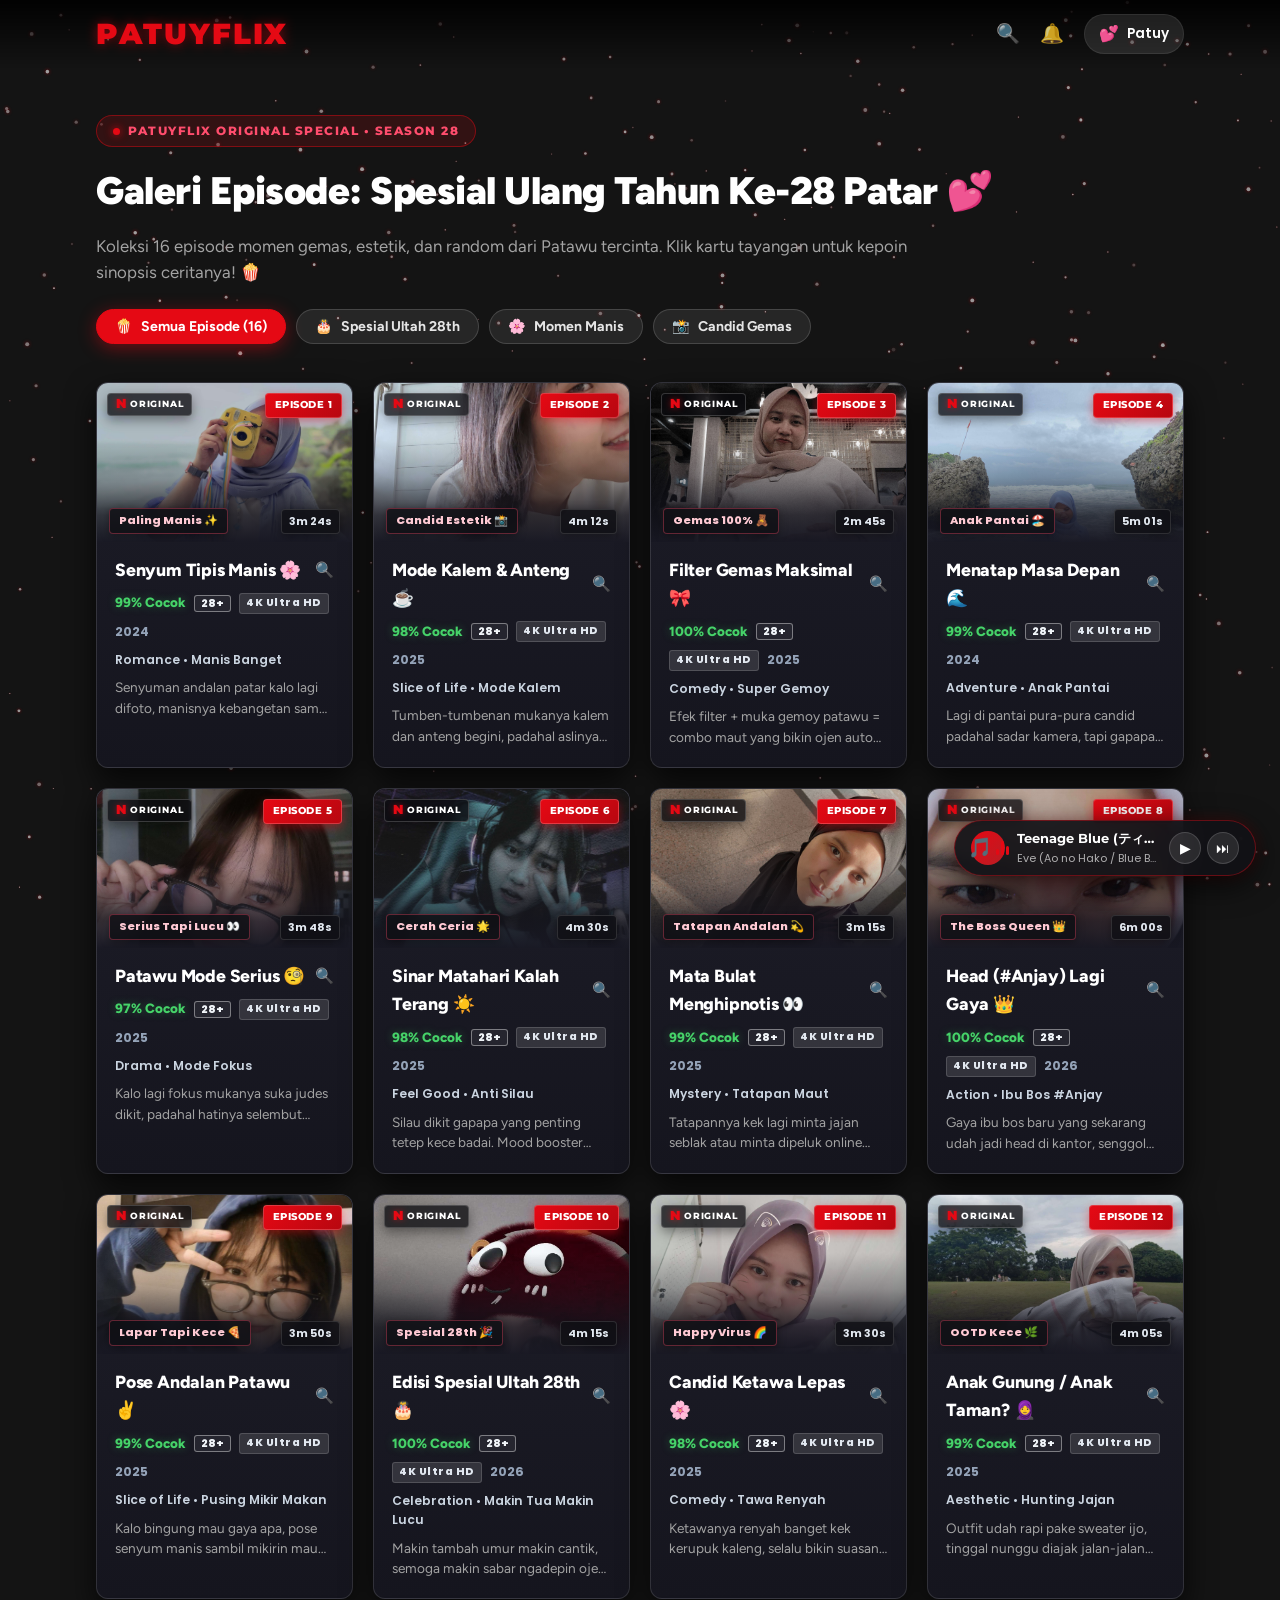
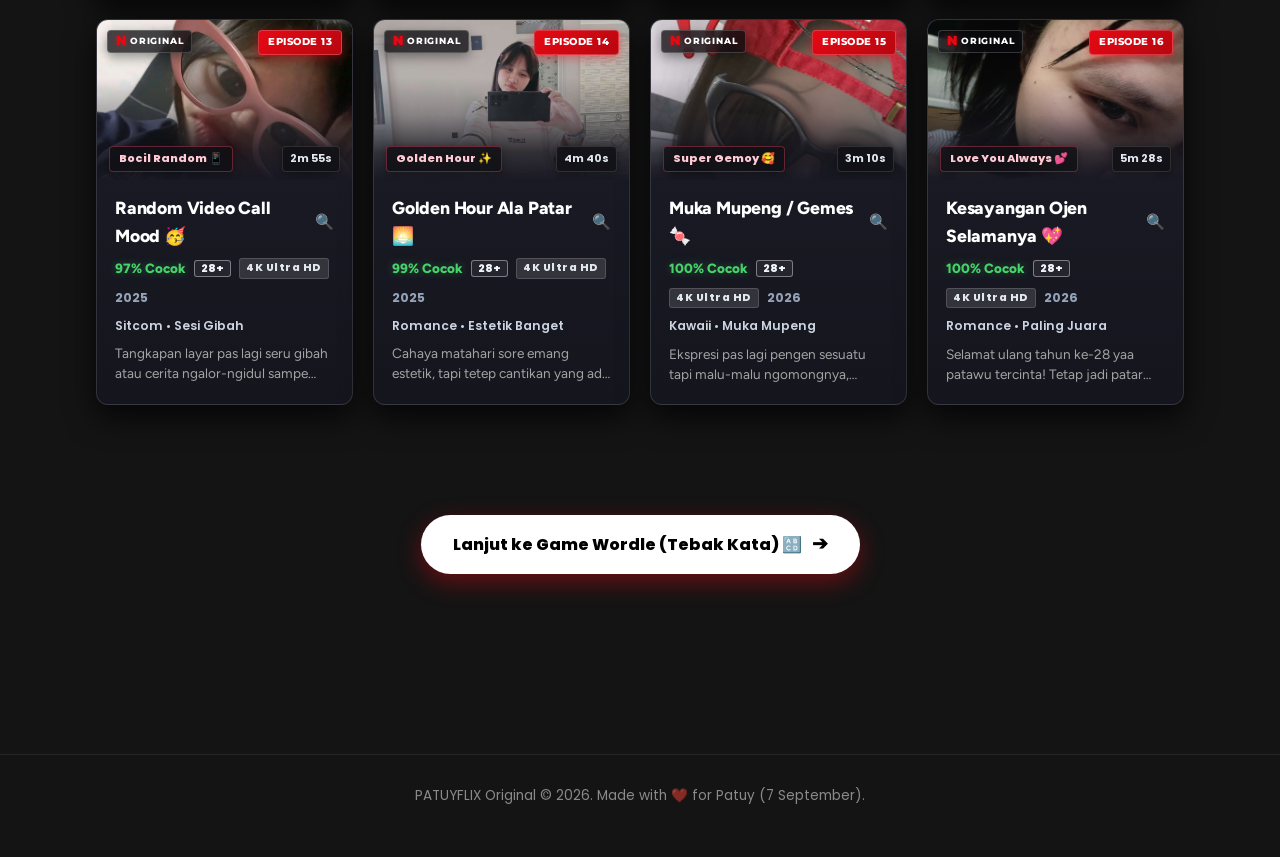
==== galeri.html @ a93c568f "Deploy PATUYFLIX Birthday Web App 🎉" ====
<!DOCTYPE html>
<html lang="id">
<head>
    <meta charset="UTF-8">
    <meta name="viewport" content="width=device-width, initial-scale=1.0">
    <title>PATUYFLIX — Galeri Episode Kenangan 📸</title>
    <meta name="description" content="Koleksi tayangan episode kenangan terindah Patuy & Ojen format Netflix 4K HDR.">
    <!-- Google Fonts -->
    <link rel="preconnect" href="https://fonts.googleapis.com">
    <link rel="preconnect" href="https://fonts.gstatic.com" crossorigin>
    <link href="https://fonts.googleapis.com/css2?family=Montserrat:wght@400;600;700;800;900&family=Figtree:wght@400;500;600;700;800;900&family=Poppins:ital,wght@0,300;0,400;0,500;0,600;0,700;1,300&display=swap" rel="stylesheet">
    <link rel="stylesheet" href="css/style.css">
</head>
<body class="netflix-theme">
    <!-- Starry Background Canvas -->
    <canvas id="starry-canvas"></canvas>

    <!-- Netflix Top Navigation Header -->
    <header class="netflix-header" id="netflix-header">
        <div class="header-left">
            <a href="index.html" class="netflix-logo">PATUYFLIX</a>
        </div>
        <div class="header-right">
            <span class="nav-icon" title="Cari Cinta">🔍</span>
            <span class="nav-icon" title="Notifikasi Ulang Tahun">🔔</span>
            <a href="profile.html" class="profile-badge" style="text-decoration: none; cursor: pointer;">
                <span class="profile-avatar">💕</span>
                <span class="profile-name">Patuy</span>
            </a>
        </div>
    </header>

    <!-- Main Container -->
    <main class="app-container netflix-gallery-page">
        
        <section id="memories-section" class="netflix-row-section margin-top-lg">
            <div class="netflix-gallery-header">
                <div class="netflix-brand-badge-pill">
                    <span class="n-pill-dot"></span>
                    <span class="n-pill-text">PATUYFLIX ORIGINAL SPECIAL • SEASON 28</span>
                </div>
                <h1 class="netflix-gallery-title">Galeri Episode: Spesial Ulang Tahun Ke-28 Patar 💕</h1>
                <p class="netflix-gallery-subtitle">Koleksi 16 episode momen gemas, estetik, dan random dari Patawu tercinta. Klik kartu tayangan untuk kepoin sinopsis ceritanya! 🍿</p>
                
                <!-- Netflix Filter Category Tabs -->
                <div class="netflix-filter-tabs" id="gallery-filter-tabs">
                    <button class="n-tab-btn active" data-filter="all">
                        <span class="tab-icon">🍿</span>
                        <span>Semua Episode (16)</span>
                    </button>
                    <button class="n-tab-btn" data-filter="ultah">
                        <span class="tab-icon">🎂</span>
                        <span>Spesial Ultah 28th</span>
                    </button>
                    <button class="n-tab-btn" data-filter="manis">
                        <span class="tab-icon">🌸</span>
                        <span>Momen Manis</span>
                    </button>
                    <button class="n-tab-btn" data-filter="candid">
                        <span class="tab-icon">📸</span>
                        <span>Candid Gemas</span>
                    </button>
                </div>
            </div>
            
            <div class="netflix-episodes-grid" id="polaroid-grid"></div>
        </section>

        <div class="gallery-next-cta text-center margin-top">
            <a href="wordle.html" class="n-btn n-btn-primary pulse-hero-btn" style="border-radius: 30px; padding: 14px 32px; font-weight: 800; text-decoration: none;">
                <span>Lanjut ke Game Wordle (Tebak Kata) 🔠</span>
                <span class="cta-arrow" style="font-size: 1.2rem;">➔</span>
            </a>
        </div>

    </main>

    <!-- Netflix Modal Detail Lightbox -->
    <div id="lightbox-modal" class="modal-backdrop hidden">
        <div class="netflix-modal-card">
            <button class="modal-close" id="close-lightbox-btn" title="Tutup Modal">&times;</button>
            <div class="modal-hero-banner" id="lightbox-img-wrapper"></div>
            
            <div class="modal-body-content">
                <div class="modal-badge-line">
                    <span class="modal-n-tag">PATUYFLIX ORIGINAL</span>
                    <span class="modal-match-tag" id="modal-match">99% Cocok</span>
                    <span class="modal-age-tag" id="modal-age">28+</span>
                    <span class="modal-quality-tag" id="modal-quality">4K Ultra HD</span>
                    <span class="modal-year-tag" id="modal-year">2026</span>
                </div>

                <h2 id="lightbox-title" class="modal-episode-title">Judul Episode</h2>
                <div class="modal-genre-tag" id="modal-genre">Romance • Slice of Life</div>
                <p id="lightbox-sub" class="modal-episode-synopsis">Sinopsis cerita...</p>
                
                <div class="modal-actions-bar">
                    <button class="modal-play-btn" id="modal-play-action">
                        <svg viewBox="0 0 24 24" width="20" height="20" fill="currentColor"><path d="M8 5v14l11-7z"/></svg>
                        <span>Lihat Resolusi Penuh</span>
                    </button>
                    <span class="modal-extra-note" id="modal-note">Diabadikan dengan penuh cinta ❤️</span>
                </div>
            </div>
        </div>
    </div>

    <!-- Footer -->
    <footer class="netflix-footer text-center">
        <p>PATUYFLIX Original &copy; 2026. Made with ❤️ for Patuy (7 September).</p>
    </footer>

    <script src="js/audio-player.js"></script>
    <script src="js/main.js"></script>
    <script src="js/playlist.js"></script>
    <script src="js/spa-router.js"></script>
</body>
</html>
---- css/style.css ----
/* ==========================================================================
   PATUYFLIX — Minimalist & Modern Netflix Theme CSS
   Target: Patuy 💕 (7 September 2026)
   ========================================================================== */

:root {
    --netflix-red: #E50914;
    --netflix-red-hover: #b80710;
    --netflix-black: #141414;
    --netflix-dark: #0a0a0c;
    --netflix-card-bg: rgba(22, 22, 26, 0.85);
    --netflix-card-border: rgba(255, 255, 255, 0.08);
    --text-main: #ffffff;
    --text-muted: #aaaaaa;
    --accent-gold: #fbbf24;
    --accent-pink: #e879f9;
    --font-heading: 'Montserrat', sans-serif;
    --font-body: 'Poppins', sans-serif;
}

* {
    box-sizing: border-box;
    margin: 0;
    padding: 0;
}

html {
    scroll-behavior: smooth;
}

body.netflix-theme {
    background-color: var(--netflix-black);
    color: var(--text-main);
    font-family: var(--font-body);
    overflow-x: hidden;
    line-height: 1.6;
}

/* Starry Canvas Background */
#starry-canvas {
    position: fixed;
    top: 0;
    left: 0;
    width: 100vw;
    height: 100vh;
    z-index: 0;
    pointer-events: none;
    opacity: 0.6;
}

/* App Container (Subpages) */
.app-container {
    position: relative;
    z-index: 1;
    width: 100vw;
    max-width: 100vw;
    margin: 0;
    padding: 95px 7.5% 60px 7.5%;
    box-sizing: border-box;
}

/* Home App Container (100% Fullscreen Edge-to-Edge) */
.home-main-container {
    width: 100vw;
    max-width: 100vw;
    margin: 0;
    padding: 0;
    position: relative;
    z-index: 1;
    overflow-x: hidden;
}

/* ==========================================================================
   NETFLIX TOP NAVIGATION HEADER
   ========================================================================== */
.netflix-header {
    position: fixed;
    top: 0;
    left: 0;
    right: 0;
    height: 68px;
    padding: 0 7.5%;
    display: flex;
    align-items: center;
    justify-content: space-between;
    z-index: 1000;
    background: linear-gradient(180deg, rgba(0,0,0,0.85) 0%, rgba(0,0,0,0.4) 60%, transparent 100%);
    transition: background 0.4s ease;
}

.header-left {
    display: flex;
    align-items: center;
    gap: 30px;
}

.netflix-logo {
    font-family: var(--font-heading);
    font-size: 1.8rem;
    font-weight: 900;
    color: var(--netflix-red);
    text-decoration: none;
    letter-spacing: 2px;
    text-shadow: 0 0 12px rgba(229, 9, 20, 0.5);
    transition: transform 0.3s ease;
}

.netflix-logo:hover {
    transform: scale(1.05);
}

.netflix-nav-links {
    display: flex;
    align-items: center;
    gap: 18px;
    flex-wrap: nowrap;
}

.netflix-nav-links a {
    color: var(--text-muted);
    text-decoration: none;
    font-size: 0.9rem;
    font-weight: 500;
    transition: color 0.3s ease, transform 0.2s ease;
    white-space: nowrap;
    display: inline-flex;
    align-items: center;
    gap: 5px;
}

.netflix-nav-links a:hover,
.netflix-nav-links a.active {
    color: var(--text-main);
    font-weight: 600;
}

.header-right {
    display: flex;
    align-items: center;
    gap: 20px;
}

.nav-icon {
    font-size: 1.2rem;
    cursor: pointer;
    opacity: 0.8;
    transition: opacity 0.3s ease;
}

.nav-icon:hover {
    opacity: 1;
}

.profile-badge,
.profile-badge:visited,
.profile-badge:hover,
.profile-badge:active {
    display: flex;
    align-items: center;
    gap: 8px;
    background: rgba(255, 255, 255, 0.1);
    padding: 6px 14px;
    border-radius: 20px;
    border: 1px solid var(--netflix-card-border);
    cursor: pointer;
    color: #ffffff !important;
    text-decoration: none !important;
    transition: all 0.2s ease;
}

.profile-badge:hover {
    background: rgba(255, 255, 255, 0.2);
    border-color: rgba(255, 255, 255, 0.4);
}

.profile-avatar {
    font-size: 1rem;
}

.profile-name {
    font-size: 0.85rem;
    font-weight: 600;
    color: #ffffff !important;
}

/* ==========================================================================
   NETFLIX HERO BANNER (100% Fullscreen Edge-to-Edge)
   ========================================================================== */
.netflix-hero {
    position: relative;
    width: 100vw;
    min-height: auto;
    display: flex;
    flex-direction: column;
    justify-content: flex-start;
    padding: 95px 0 12px 0;
    margin: 0;
    border-radius: 0;
    overflow: visible;
}

.hero-backdrop {
    position: absolute;
    top: 0;
    left: 0;
    right: 0;
    bottom: 0;
    width: 100vw;
    height: 100%;
    min-height: 100%;
    background-image: url('../assets/images/hero-banner.jpg');
    background-size: cover;
    background-position: right 18% center;
    background-repeat: no-repeat;
    border-radius: 0;
    z-index: 1;
}

.hero-vignette {
    position: absolute;
    top: 0;
    left: 0;
    right: 0;
    bottom: 0;
    width: 100vw;
    height: 100%;
    min-height: 100%;
    background: 
        linear-gradient(to right, #141414 0%, rgba(20, 20, 20, 0.95) 30%, rgba(20, 20, 20, 0.68) 48%, rgba(20, 20, 20, 0.15) 72%, transparent 100%),
        linear-gradient(to top, #141414 0%, rgba(20, 20, 20, 0.95) 15%, rgba(20, 20, 20, 0.5) 40%, transparent 65%),
        linear-gradient(to bottom, rgba(0, 0, 0, 0.75) 0%, transparent 15%);
    pointer-events: none;
    border-radius: 0;
    z-index: 2;
}

.hero-content {
    position: relative;
    z-index: 3;
    max-width: 620px;
    padding: 0 0 0 7.5%;
    margin: 0;
}

.justify-center {
    justify-content: center;
}

.centered-hero-content {
    max-width: 900px;
    margin: 0 auto;
}

/* ==========================================================================
   MODERN FROSTED GLASS HUD COUNTDOWN (2026 LUXURY - FLOATING BOTTOM RIGHT)
   ========================================================================== */
.modern-hud-countdown {
    position: fixed;
    right: 28px;
    bottom: 28px;
    z-index: 9999;
    background: rgba(15, 15, 20, 0.82);
    backdrop-filter: blur(20px);
    -webkit-backdrop-filter: blur(20px);
    border: 1px solid rgba(255, 255, 255, 0.16);
    border-radius: 16px;
    padding: 12px 20px 14px 20px;
    width: fit-content;
    box-shadow: 0 16px 40px rgba(0, 0, 0, 0.85), inset 0 1px 0 rgba(255, 255, 255, 0.15);
    transition: all 0.3s cubic-bezier(0.25, 0.8, 0.25, 1);
}

.modern-hud-countdown:hover {
    border-color: rgba(229, 9, 20, 0.7);
    box-shadow: 0 20px 50px rgba(0, 0, 0, 0.95), 0 0 30px rgba(229, 9, 20, 0.4);
    transform: translateY(-4px) scale(1.02);
}

.hud-header {
    display: flex;
    align-items: center;
    gap: 8px;
    margin-bottom: 8px;
}

.hud-live-dot {
    width: 6px;
    height: 6px;
    border-radius: 50%;
    background-color: #e50914;
    box-shadow: 0 0 8px #e50914;
    animation: live-pulse 1.5s infinite;
}

@keyframes live-pulse {
    0%, 100% { opacity: 1; transform: scale(1); }
    50% { opacity: 0.4; transform: scale(0.8); }
}

.hud-label {
    font-family: var(--font-heading);
    font-size: 0.65rem;
    font-weight: 800;
    letter-spacing: 2px;
    color: rgba(255, 255, 255, 0.7);
    text-transform: uppercase;
}

.hud-timer-strip {
    display: flex;
    align-items: center;
    gap: 12px;
}

.hud-unit {
    display: flex;
    flex-direction: column;
    align-items: center;
    min-width: 44px;
}

.hud-val {
    font-family: var(--font-heading);
    font-size: 2.1rem;
    font-weight: 900;
    line-height: 1;
    color: #ffffff;
    letter-spacing: -0.5px;
    text-shadow: 0 2px 10px rgba(255, 255, 255, 0.4);
}

.hud-tag {
    font-family: var(--font-heading);
    font-size: 0.58rem;
    font-weight: 800;
    letter-spacing: 1.5px;
    color: rgba(255, 255, 255, 0.5);
    margin-top: 4px;
    text-transform: uppercase;
}

.hud-colon {
    font-family: var(--font-heading);
    font-size: 1.4rem;
    font-weight: 800;
    color: #e50914;
    margin-top: -8px;
    opacity: 0.85;
    animation: blink-colon 1.5s infinite;
}

@keyframes blink-colon {
    0%, 100% { opacity: 1; }
    50% { opacity: 0.3; }
}

@media (max-width: 768px) {
    .modern-hud-countdown {
        position: relative;
        right: auto;
        bottom: auto;
        margin: 20px 0 0 5%;
        padding: 10px 16px;
    }
    .hud-val {
        font-size: 1.6rem;
    }
    .hud-unit {
        min-width: 36px;
    }
    .hud-timer-strip {
        gap: 8px;
    }
}

.centered-synopsis {
    margin: 0 auto 32px;
    max-width: 700px;
}

.netflix-tag-line {
    display: flex;
    align-items: center;
    gap: 10px;
    margin-bottom: 12px;
}

.n-logo-badge {
    background: var(--netflix-red);
    color: #fff;
    font-weight: 900;
    font-size: 1rem;
    width: 26px;
    height: 26px;
    display: inline-flex;
    align-items: center;
    justify-content: center;
    border-radius: 4px;
    box-shadow: 0 0 10px rgba(229, 9, 20, 0.6);
}

.original-tag {
    font-size: 0.85rem;
    font-weight: 700;
    letter-spacing: 3px;
    color: #e5e5e5;
}

/* Playful & Attractive Cinematic Hero Title */
.hero-title {
    margin-bottom: 16px;
}

.playful-title {
    font-family: 'Lilita One', 'Fredoka', cursive, sans-serif;
    line-height: 0.95;
    display: flex;
    flex-direction: column;
    gap: 2px;
}

.title-word-patuy {
    font-family: 'Lilita One', cursive, sans-serif;
    font-size: 4.5rem;
    background: linear-gradient(135deg, #ffffff 30%, #ffd1dc 75%, #ff9ebb 100%);
    -webkit-background-clip: text;
    -webkit-text-fill-color: transparent;
    filter: drop-shadow(0 4px 14px rgba(0, 0, 0, 0.9)) drop-shadow(0 0 25px rgba(229, 9, 20, 0.35));
    letter-spacing: 1.5px;
}

.title-word-special {
    font-family: 'Righteous', 'Lilita One', cursive, sans-serif;
    font-size: 3.1rem;
    letter-spacing: 2.5px;
    background: linear-gradient(90deg, #ff416c 0%, #ff4b2b 45%, #ffb703 100%);
    -webkit-background-clip: text;
    -webkit-text-fill-color: transparent;
    filter: drop-shadow(0 3px 12px rgba(0, 0, 0, 0.9));
    display: inline-flex;
    align-items: center;
    gap: 8px;
}

.title-sparkle {
    -webkit-text-fill-color: initial !important;
    font-size: 2.2rem;
    display: inline-block;
    animation: sparkle-bounce 2.5s ease-in-out infinite alternate;
}

@keyframes sparkle-bounce {
    0% { transform: scale(1) rotate(0deg); filter: drop-shadow(0 0 4px #ffd700); }
    100% { transform: scale(1.3) rotate(20deg); filter: drop-shadow(0 0 14px #ff4b2b); }
}

@media (max-width: 768px) {
    .title-word-patuy {
        font-size: 3rem;
    }
    .title-word-special {
        font-size: 2rem;
    }
}

.hero-meta-row {
    display: flex;
    align-items: center;
    flex-wrap: wrap;
    gap: 10px;
    margin-bottom: 16px;
}

.meta-dot {
    color: rgba(255, 255, 255, 0.35);
    font-size: 0.8rem;
}
    color: #ffffff;
    font-size: 0.95rem;
    text-shadow: 0 1px 4px rgba(0, 0, 0, 0.9);
}

.match-badge {
    color: #46d369;
    font-weight: 700;
}

.meta-tag {
    color: var(--text-muted);
}

.quality-badge {
    border: 1px solid rgba(255, 255, 255, 0.4);
    padding: 1px 6px;
    border-radius: 3px;
    font-size: 0.75rem;
    font-weight: 600;
    color: #e5e5e5;
}

.hero-synopsis {
    font-size: 0.98rem;
    color: #d2d2d2;
    margin-bottom: 22px;
    line-height: 1.6;
    max-width: 520px;
    text-shadow: 0 1px 4px rgba(0, 0, 0, 0.9);
}

.hero-buttons {
    display: flex;
    align-items: center;
    gap: 14px;
    margin-bottom: 24px;
}

/* Netflix Buttons */
.n-btn {
    display: inline-flex;
    align-items: center;
    justify-content: center;
    gap: 10px;
    padding: 14px 28px;
    font-size: 1rem;
    font-weight: 700;
    border-radius: 8px;
    cursor: pointer;
    border: none;
    transition: all 0.3s cubic-bezier(0.25, 0.8, 0.25, 1);
    text-decoration: none;
}

.pulse-hero-btn {
    animation: btn-pulse 2s infinite;
}

@keyframes btn-pulse {
    0% { box-shadow: 0 0 0 0 rgba(255, 255, 255, 0.6); }
    70% { box-shadow: 0 0 0 16px rgba(255, 255, 255, 0); }
    100% { box-shadow: 0 0 0 0 rgba(255, 255, 255, 0); }
}

.n-btn-primary {
    background-color: var(--text-main);
    color: #000;
}

.n-btn-primary:hover {
    background-color: rgba(255, 255, 255, 0.85);
    transform: translateY(-2px);
    box-shadow: 0 8px 20px rgba(255, 255, 255, 0.2);
}

.n-btn-secondary {
    background-color: rgba(109, 109, 110, 0.7);
    color: #fff;
    backdrop-filter: blur(8px);
}

.n-btn-secondary:hover {
    background-color: rgba(109, 109, 110, 0.4);
    transform: translateY(-2px);
}

.btn-icon-symbol {
    font-size: 1.1rem;
}

/* Netflix Countdown Card inside Hero */
.netflix-countdown-card {
    background: var(--netflix-card-bg);
    border: 1px solid var(--netflix-card-border);
    border-radius: 16px;
    padding: 20px 24px;
    max-width: 480px;
    backdrop-filter: blur(16px);
    box-shadow: 0 10px 30px rgba(0, 0, 0, 0.5);
}

.countdown-header {
    font-size: 0.8rem;
    font-weight: 700;
    letter-spacing: 1.5px;
    color: var(--netflix-red);
    margin-bottom: 12px;
}

.live-dot {
    animation: pulse-dot 1.5s infinite;
}

@keyframes pulse-dot {
    0%, 100% { opacity: 1; }
    50% { opacity: 0.3; }
}

.countdown-container {
    display: flex;
    align-items: center;
    gap: 12px;
    margin-bottom: 8px;
}

.time-box {
    background: rgba(0, 0, 0, 0.4);
    border: 1px solid rgba(255, 255, 255, 0.1);
    border-radius: 8px;
    padding: 8px 14px;
    text-align: center;
    flex: 1;
}

.time-value {
    font-family: var(--font-heading);
    font-size: 1.5rem;
    font-weight: 800;
    color: var(--text-main);
    display: block;
}

.time-label {
    font-size: 0.65rem;
    color: var(--text-muted);
    letter-spacing: 1px;
}

.colon {
    font-size: 1.2rem;
    font-weight: bold;
    color: var(--netflix-red);
}

.status-msg {
    font-size: 0.8rem;
    color: var(--accent-pink);
    margin-top: 4px;
}

/* ==========================================================================
   NETFLIX BROWSE ROW: POPULAR ON NETFLIX
   ========================================================================== */
.netflix-row-section {
    width: 100vw;
    max-width: 100vw;
    padding: 0 7.5% 35px 7.5%;
    margin-top: 24px;
    margin-bottom: 45px;
    position: relative;
    z-index: 10;
}

.coming-week-header {
    display: flex;
    align-items: center;
    gap: 12px;
    margin-bottom: 18px;
}

.coming-week-header .row-title {
    font-family: var(--font-heading);
    font-size: 1.5rem;
    font-weight: 800;
    color: #ffffff;
    margin: 0;
    letter-spacing: 0.5px;
}

.row-badge-pill {
    background: rgba(229, 9, 20, 0.18);
    border: 1px solid rgba(229, 9, 20, 0.5);
    color: #ff4d58;
    font-size: 0.75rem;
    font-weight: 700;
    padding: 3px 12px;
    border-radius: 20px;
}

.netflix-coming-week-row {
    display: flex;
    flex-direction: row;
    align-items: stretch;
    gap: 16px;
    overflow-x: auto;
    padding: 10px 4px 20px 4px;
    scroll-behavior: smooth;
    scrollbar-width: thin;
    scrollbar-color: rgba(229, 9, 20, 0.5) rgba(0, 0, 0, 0.3);
}

.netflix-coming-week-row::-webkit-scrollbar {
    height: 6px;
}

.netflix-coming-week-row::-webkit-scrollbar-track {
    background: rgba(0, 0, 0, 0.3);
    border-radius: 3px;
}

.netflix-coming-week-row::-webkit-scrollbar-thumb {
    background: rgba(229, 9, 20, 0.5);
    border-radius: 3px;
}

.netflix-show-card {
    flex: 0 0 250px;
    width: 250px;
    height: 140px;
    background: #18181c;
    border-radius: 4px;
    overflow: hidden;
    text-decoration: none;
    display: flex;
    flex-direction: column;
    transition: transform 0.3s cubic-bezier(0.25, 0.8, 0.25, 1), box-shadow 0.3s ease, border-color 0.3s ease;
    border: 1px solid transparent;
    box-shadow: 0 4px 15px rgba(0, 0, 0, 0.7);
    position: relative;
}

.netflix-show-card:hover {
    border-color: rgba(255, 255, 255, 0.8);
    transform: scale(1.08);
    box-shadow: 0 12px 30px rgba(0, 0, 0, 0.95), 0 0 15px rgba(255, 255, 255, 0.25);
    z-index: 10;
}

.show-thumb {
    width: 100%;
    height: 100%;
    position: relative;
    padding: 10px 12px;
    display: flex;
    flex-direction: column;
    justify-content: space-between;
    background-size: cover;
    background-position: center;
}

.thumb-surprise {
    background-image: linear-gradient(180deg, rgba(20, 10, 30, 0.25) 0%, rgba(10, 5, 20, 0.88) 100%),
                      url('../assets/images/SNOW_20250316_190509_670.jpg');
    background-size: cover;
    background-position: center;
}

.thumb-gallery {
    background-image: linear-gradient(180deg, rgba(15, 25, 35, 0.25) 0%, rgba(8, 14, 22, 0.88) 100%),
                      url('../assets/images/20250329_174913.jpg');
    background-size: cover;
    background-position: center;
}

.thumb-letter {
    background-image: linear-gradient(180deg, rgba(35, 15, 20, 0.25) 0%, rgba(20, 8, 12, 0.88) 100%),
                      url('../assets/images/IMG-20241228-WA0007-1.jpg');
    background-size: cover;
    background-position: center;
}

.thumb-music {
    background-image: linear-gradient(180deg, rgba(30, 20, 10, 0.25) 0%, rgba(18, 12, 6, 0.88) 100%),
                      url('../assets/images/IMG-20250501-WA0010.jpg');
    background-size: cover;
    background-position: center;
}

.thumb-game {
    background-image: linear-gradient(180deg, rgba(25, 10, 35, 0.25) 0%, rgba(15, 6, 22, 0.88) 100%),
                      url('../assets/images/IMG-20260705-WA0020.jpg');
    background-size: cover;
    background-position: center;
}

.thumb-wordle {
    background-image: linear-gradient(180deg, rgba(10, 35, 25, 0.25) 0%, rgba(6, 22, 16, 0.88) 100%),
                      url('../assets/images/IMG-20251122-WA0021.jpg');
    background-size: cover;
    background-position: center;
}

.thumb-video {
    background-image: linear-gradient(180deg, rgba(20, 20, 35, 0.25) 0%, rgba(10, 10, 22, 0.88) 100%),
                      url('../assets/images/20241228_122939-1.jpg');
    background-size: cover;
    background-position: center;
}

.n-card-badge {
    font-family: var(--font-heading);
    color: var(--netflix-red);
    font-size: 1.35rem;
    font-weight: 900;
    line-height: 1;
    text-shadow: 0 2px 8px rgba(0, 0, 0, 0.9);
}

.show-title-overlay {
    margin-top: auto;
}

.show-name {
    font-family: var(--font-heading);
    font-size: 0.92rem;
    font-weight: 800;
    color: #ffffff;
    line-height: 1.2;
    text-shadow: 0 2px 6px rgba(0, 0, 0, 0.95);
    margin-bottom: 3px;
}

.netflix-episode-badge {
    display: inline-block;
    background-color: #e50914;
    color: #ffffff;
    font-size: 0.6rem;
    font-weight: 800;
    letter-spacing: 0.5px;
    padding: 2px 5px;
    border-radius: 2px;
    text-transform: uppercase;
    box-shadow: 0 2px 4px rgba(0, 0, 0, 0.6);
}

.netflix-card-action {
    background: #141414;
    color: rgba(255, 255, 255, 0.75);
    font-size: 0.8rem;
    font-weight: 700;
    padding: 10px 14px;
    display: flex;
    align-items: center;
    justify-content: center;
    gap: 8px;
    border-top: 1px solid rgba(255, 255, 255, 0.08);
    transition: background 0.2s ease, color 0.2s ease;
}

.netflix-show-card:hover .netflix-card-action {
    background: #ffffff;
    color: #000000;
    font-weight: 800;
}

.action-icon {
    font-size: 0.9rem;
}

.menu-page-card h3 {
    font-family: var(--font-heading);
    font-size: 1.3rem;
    font-weight: 700;
    margin-bottom: 8px;
    color: #ffffff;
}

.menu-page-card p {
    font-size: 0.88rem;
    color: var(--text-muted);
    line-height: 1.5;
}

.margin-top-lg {
    margin-top: 40px;
}

.netflix-row-badge {
    display: inline-block;
    font-size: 0.75rem;
    letter-spacing: 2px;
    color: var(--netflix-red);
    background: rgba(229, 9, 20, 0.1);
    border: 1px solid rgba(229, 9, 20, 0.3);
    padding: 4px 12px;
    border-radius: 20px;
    margin-bottom: 14px;
    font-weight: 600;
}

/* Polaroid Grid (LDR Memories Row - Style Foto Miring) */
.polaroid-grid {
    display: grid;
    grid-template-columns: repeat(auto-fit, minmax(280px, 1fr));
    gap: 24px;
}

.polaroid-card {
    background: #1c1c22;
    border: 1px solid var(--netflix-card-border);
    border-radius: 14px;
    padding: 20px;
    text-align: center;
    transition: transform 0.35s cubic-bezier(0.25, 0.8, 0.25, 1), box-shadow 0.3s ease;
    cursor: pointer;
}

.polaroid-card:nth-child(odd) {
    transform: rotate(-2.5deg);
}

.polaroid-card:nth-child(even) {
    transform: rotate(2deg);
}

.polaroid-card:nth-child(3n) {
    transform: rotate(-1.5deg);
}

.polaroid-card:hover {
    transform: rotate(0deg) translateY(-8px) scale(1.04) !important;
    box-shadow: 0 16px 35px rgba(229, 9, 20, 0.3);
    border-color: var(--netflix-red);
}

/* AyuSharma Style Interactive Magic Birthday Overlay */
.magic-overlay {
    position: fixed;
    top: 0;
    left: 0;
    right: 0;
    bottom: 0;
    background: rgba(10, 10, 14, 0.96);
    backdrop-filter: blur(24px);
    -webkit-backdrop-filter: blur(24px);
    z-index: 4000;
    display: flex;
    align-items: center;
    justify-content: center;
    padding: 20px;
    transition: background 1s ease;
}

.magic-overlay.lights-on {
    background: radial-gradient(circle, rgba(60, 20, 50, 0.95) 0%, rgba(10, 10, 14, 0.98) 100%);
}

.magic-card {
    background: rgba(22, 22, 28, 0.88);
    border: 1px solid rgba(255, 255, 255, 0.1);
    border-radius: 24px;
    padding: 40px 30px;
    max-width: 600px;
    width: 100%;
    box-shadow: 0 20px 60px rgba(0, 0, 0, 0.8);
    position: relative;
    z-index: 2;
}

.hidden-element {
    display: none !important;
}

/* Birthday Banner Letters */
.magic-banner {
    font-family: var(--font-heading);
    font-size: 1.8rem;
    font-weight: 900;
    margin-bottom: 20px;
}

.b-letter {
    display: inline-block;
    color: #fff;
    text-shadow: 0 0 10px rgba(232, 121, 249, 0.8);
    animation: bounce-letter 1.5s infinite alternate;
}

.b-letter:nth-child(even) { color: #fbbf24; animation-delay: 0.2s; }
.b-letter:nth-child(3n) { color: #38bdf8; animation-delay: 0.4s; }
.b-letter:nth-child(5n) { color: #E50914; animation-delay: 0.6s; }

@keyframes bounce-letter {
    0% { transform: translateY(0); }
    100% { transform: translateY(-8px); }
}

/* Birthday Cake CSS Visual */
.magic-cake-wrapper {
    margin: 20px auto;
    display: flex;
    justify-content: center;
}

.magic-cake {
    position: relative;
    width: 140px;
    height: 100px;
}

.cake-top {
    position: absolute;
    top: 30px;
    left: 10px;
    right: 10px;
    height: 35px;
    background: #e879f9;
    border-radius: 10px 10px 0 0;
    border-bottom: 4px solid #fbbf24;
}

.cake-bottom {
    position: absolute;
    bottom: 0;
    left: 0;
    right: 0;
    height: 40px;
    background: #c084fc;
    border-radius: 0 0 12px 12px;
}

.magic-cake .cake-candle {
    position: absolute;
    top: 5px;
    left: 50%;
    transform: translateX(-50%);
    width: 12px;
    height: 28px;
    background: #fbbf24;
    border-radius: 4px;
}

.magic-cake .candle-flame {
    position: absolute;
    top: -16px;
    left: 50%;
    transform: translateX(-50%);
    width: 12px;
    height: 18px;
    background: radial-gradient(circle, #ffe600 0%, #ff5500 70%);
    border-radius: 50% 50% 20% 20%;
    box-shadow: 0 0 15px #ff5500;
    animation: flame-flicker 0.6s infinite alternate;
}

@keyframes flame-flicker {
    0% { transform: translateX(-50%) scale(1); }
    100% { transform: translateX(-50%) scale(1.15) rotate(2deg); }
}

/* Floating Decorator Balloons */
.magic-balloon-container {
    position: absolute;
    top: 0;
    left: 0;
    right: 0;
    bottom: 0;
    pointer-events: none;
    overflow: hidden;
    z-index: 1;
}

.magic-floating-balloon {
    position: absolute;
    font-size: 3rem;
    animation: magic-float-up 6s linear forwards;
}

@keyframes magic-float-up {
    0% { transform: translateY(100vh) rotate(0deg); opacity: 1; }
    100% { transform: translateY(-20vh) rotate(20deg); opacity: 0.8; }
}

.magic-step-title {
    font-family: var(--font-heading);
    font-size: 1.4rem;
    color: #ffffff;
    margin-bottom: 8px;
}

.magic-step-sub {
    font-size: 0.95rem;
    color: var(--text-muted);
}

/* Balloon Pop Transition Overlay (Step 2 Rancangan) */
.balloon-pop-overlay {
    position: fixed;
    top: 0;
    left: 0;
    right: 0;
    bottom: 0;
    background: rgba(10, 10, 14, 0.95);
    backdrop-filter: blur(20px);
    -webkit-backdrop-filter: blur(20px);
    z-index: 3000;
    display: flex;
    align-items: center;
    justify-content: center;
    padding: 20px;
}

.hidden-overlay {
    display: none !important;
}

.balloon-container {
    display: flex;
    flex-wrap: wrap;
    justify-content: center;
    gap: 20px;
    margin: 30px 0;
    max-width: 500px;
}

.balloon-item {
    font-size: 3.5rem;
    cursor: pointer;
    animation: balloon-float 3s ease-in-out infinite alternate;
    transition: transform 0.2s ease, opacity 0.3s ease;
    user-select: none;
}

.balloon-item:hover {
    transform: scale(1.25) rotate(5deg);
}

.balloon-item.popped {
    animation: pop-anim 0.3s ease forwards;
    pointer-events: none;
}

@keyframes balloon-float {
    0% { transform: translateY(0px); }
    100% { transform: translateY(-15px); }
}

@keyframes pop-anim {
    0% { transform: scale(1.2); opacity: 1; }
    50% { transform: scale(1.6); opacity: 0.5; }
    100% { transform: scale(0); opacity: 0; }
}

.pop-title {
    font-family: var(--font-heading);
    font-size: 2.2rem;
    color: var(--netflix-red);
    text-shadow: 0 0 20px rgba(229, 9, 20, 0.6);
}

.pop-subtitle {
    font-size: 1.05rem;
    color: var(--accent-gold);
    margin-top: 8px;
}

.polaroid-card:hover {
    transform: translateY(-6px) scale(1.02);
    box-shadow: 0 12px 30px rgba(229, 9, 20, 0.25);
    border-color: var(--netflix-red);
}

.polaroid-img {
    font-size: 3.2rem;
    margin-bottom: 12px;
}

.polaroid-caption {
    font-weight: 700;
    font-size: 1rem;
    color: var(--text-main);
    margin-bottom: 4px;
}

.polaroid-subcaption {
    font-size: 0.82rem;
    color: var(--text-muted);
}

/* Music Player Styling */
.player-container {
    display: flex;
    flex-direction: column;
    align-items: center;
    gap: 16px;
    max-width: 500px;
    margin: 0 auto;
}

.album-art {
    width: 110px;
    height: 110px;
    border-radius: 50%;
    background: radial-gradient(circle, var(--netflix-red), #330005);
    display: flex;
    align-items: center;
    justify-content: center;
    font-size: 2.5rem;
    box-shadow: 0 0 25px rgba(229, 9, 20, 0.6);
    animation: rotate-art 20s linear infinite paused;
}

.album-art.playing {
    animation-play-state: running;
}

@keyframes rotate-art {
    from { transform: rotate(0deg); }
    to { transform: rotate(360deg); }
}

.track-time-container {
    width: 100%;
    display: flex;
    align-items: center;
    gap: 12px;
    font-size: 0.8rem;
    color: var(--text-muted);
}

.progress-bar-bg {
    flex: 1;
    height: 6px;
    background: rgba(255, 255, 255, 0.1);
    border-radius: 3px;
    overflow: hidden;
    cursor: pointer;
}

.progress-bar-fill {
    width: 0%;
    height: 100%;
    background: var(--netflix-red);
    border-radius: 3px;
    transition: width 0.1s linear;
}

.player-controls {
    display: flex;
    align-items: center;
    gap: 20px;
}

.btn-icon {
    background: none;
    border: none;
    color: var(--text-main);
    font-size: 1.4rem;
    cursor: pointer;
    transition: transform 0.2s ease, color 0.2s ease;
}

.btn-icon:hover {
    color: var(--netflix-red);
    transform: scale(1.15);
}

.play-main {
    font-size: 2rem;
    background: var(--netflix-red);
    color: #fff;
    width: 54px;
    height: 54px;
    border-radius: 50%;
    display: flex;
    align-items: center;
    justify-content: center;
    box-shadow: 0 4px 15px rgba(229, 9, 20, 0.5);
}

.play-main:hover {
    background: var(--netflix-red-hover);
    transform: scale(1.08);
}

/* LDR Map Container */
.ldr-map-container {
    position: relative;
    height: 160px;
    margin: 20px 0;
    display: flex;
    align-items: center;
    justify-content: space-between;
    padding: 0 40px;
    background: rgba(0, 0, 0, 0.4);
    border-radius: 16px;
    border: 1px solid rgba(255, 255, 255, 0.05);
}

.location-pin {
    display: flex;
    flex-direction: column;
    align-items: center;
    gap: 6px;
    z-index: 2;
}

.pin-dot {
    width: 14px;
    height: 14px;
    background: var(--netflix-red);
    border-radius: 50%;
    box-shadow: 0 0 12px var(--netflix-red);
}

.pin-pulse-wave {
    position: absolute;
    width: 30px;
    height: 30px;
    border: 2px solid var(--netflix-red);
    border-radius: 50%;
    animation: pulse-ring 2s infinite;
}

@keyframes pulse-ring {
    0% { transform: scale(0.5); opacity: 1; }
    100% { transform: scale(1.8); opacity: 0; }
}

.pin-label {
    font-weight: 700;
    font-size: 0.9rem;
    color: var(--text-main);
}

.flying-love-beam {
    font-size: 1.8rem;
    z-index: 3;
    animation: fly-beam 3s ease-in-out infinite alternate;
}

@keyframes fly-beam {
    0% { transform: translateX(-140px); }
    100% { transform: translateX(140px); }
}

.map-line-svg {
    position: absolute;
    top: 0;
    left: 0;
    width: 100%;
    height: 100%;
    z-index: 1;
}

.distance-counter {
    font-family: var(--font-heading);
    font-size: 2.2rem;
    font-weight: 900;
    color: var(--netflix-red);
    margin-bottom: 8px;
}

.quote-text {
    font-style: italic;
    color: var(--text-muted);
    font-size: 0.95rem;
}

/* Greek Mythology & Facts */
.facts-container {
    display: grid;
    grid-template-columns: repeat(auto-fit, minmax(260px, 1fr));
    gap: 16px;
    margin-top: 20px;
}

.fact-box {
    background: rgba(0, 0, 0, 0.4);
    border: 1px solid var(--netflix-card-border);
    border-radius: 12px;
    padding: 16px;
    display: flex;
    gap: 14px;
    align-items: flex-start;
}

.fact-icon {
    font-size: 2rem;
}

.fact-text h4 {
    font-size: 0.95rem;
    color: var(--text-main);
    margin-bottom: 4px;
}

.fact-text p {
    font-size: 0.82rem;
    color: var(--text-muted);
}

.romantic-story-box {
    background: rgba(229, 9, 20, 0.06);
    border-left: 4px solid var(--netflix-red);
    padding: 18px 20px;
    border-radius: 8px;
    margin-top: 20px;
}

.story-badge {
    font-size: 0.8rem;
    font-weight: 700;
    color: var(--netflix-red);
    letter-spacing: 1px;
}

.story-paragraph {
    font-size: 0.9rem;
    color: #e0e0e0;
    line-height: 1.6;
}

/* 3D Envelope Component */
.envelope-wrapper {
    margin: 30px auto;
    width: 260px;
    height: 170px;
    position: relative;
    cursor: pointer;
    perspective: 800px;
}

.envelope {
    width: 100%;
    height: 100%;
    background: #c92a2a;
    border-radius: 12px;
    position: relative;
    box-shadow: 0 10px 25px rgba(0, 0, 0, 0.5);
    transition: transform 0.4s ease;
}

.envelope:hover {
    transform: translateY(-5px);
}

.envelope-flap {
    position: absolute;
    top: 0;
    left: 0;
    border-left: 130px solid transparent;
    border-right: 130px solid transparent;
    border-top: 95px solid #e03131;
    transform-origin: top;
    transition: transform 0.5s ease;
    z-index: 4;
}

.envelope.open .envelope-flap {
    transform: rotateX(180deg);
}

.envelope-pocket {
    position: absolute;
    bottom: 0;
    left: 0;
    border-left: 130px solid #a61e1e;
    border-right: 130px solid #a61e1e;
    border-bottom: 85px solid #c92a2a;
    border-radius: 0 0 12px 12px;
    z-index: 3;
}

.envelope-paper {
    position: absolute;
    top: 15px;
    left: 20px;
    right: 20px;
    background: #fff;
    color: #222;
    padding: 16px;
    border-radius: 8px;
    font-size: 0.85rem;
    font-weight: 600;
    line-height: 1.4;
    transition: transform 0.5s ease;
    z-index: 2;
    box-shadow: 0 4px 10px rgba(0, 0, 0, 0.2);
}

.envelope.open .envelope-paper {
    transform: translateY(-80px);
    z-index: 5;
}

.click-hint {
    font-size: 0.85rem;
    color: var(--accent-pink);
    margin-top: 10px;
}

/* ==========================================================================
   PATUYFLIX Modern Letter & Finale UI
   ========================================================================== */
.netflix-letter-card {
    max-width: 960px;
    width: 100%;
    margin: 0 auto;
    background: rgba(18, 18, 24, 0.95);
    backdrop-filter: blur(16px);
    -webkit-backdrop-filter: blur(16px);
    border: 1px solid rgba(229, 9, 20, 0.35);
    border-radius: 24px;
    padding: 36px 40px;
    box-shadow: 0 25px 60px rgba(0, 0, 0, 0.9), 0 0 35px rgba(229, 9, 20, 0.15);
    position: relative;
    overflow: hidden;
}

.netflix-letter-glow {
    position: absolute;
    top: -120px;
    right: -100px;
    width: 320px;
    height: 320px;
    background: radial-gradient(circle, rgba(229, 9, 20, 0.18) 0%, rgba(229, 9, 20, 0) 70%);
    pointer-events: none;
    z-index: 0;
}

.netflix-letter-header {
    display: flex;
    justify-content: space-between;
    align-items: center;
    border-bottom: 1px solid rgba(255, 255, 255, 0.1);
    padding-bottom: 20px;
    margin-bottom: 28px;
    flex-wrap: wrap;
    gap: 12px;
    position: relative;
    z-index: 1;
}

.netflix-letter-badges {
    display: flex;
    align-items: center;
    gap: 10px;
    flex-wrap: wrap;
}

.letter-n-logo {
    display: inline-flex;
    align-items: center;
    justify-content: center;
    width: 26px;
    height: 26px;
    background: #e50914;
    color: #fff;
    font-weight: 900;
    font-size: 0.9rem;
    border-radius: 4px;
    box-shadow: 0 0 10px rgba(229, 9, 20, 0.5);
}

.letter-top-tag {
    font-size: 0.75rem;
    font-weight: 800;
    letter-spacing: 1.5px;
    color: #e50914;
    text-transform: uppercase;
}

.letter-meta-tag {
    font-size: 0.75rem;
    font-weight: 600;
    color: rgba(255, 255, 255, 0.6);
    background: rgba(255, 255, 255, 0.08);
    padding: 3px 10px;
    border-radius: 4px;
}

.letter-confidential-pill {
    display: inline-flex;
    align-items: center;
    gap: 6px;
    background: rgba(229, 9, 20, 0.15);
    border: 1px solid rgba(229, 9, 20, 0.4);
    color: #ffd1dc;
    font-size: 0.75rem;
    font-weight: 700;
    padding: 4px 12px;
    border-radius: 20px;
}

.netflix-letter-layout {
    display: grid;
    grid-template-columns: 1fr 280px;
    gap: 36px;
    align-items: start;
    position: relative;
    z-index: 1;
}

@media (max-width: 860px) {
    .netflix-letter-layout {
        grid-template-columns: 1fr;
    }
    .netflix-letter-card {
        padding: 24px 20px;
    }
}

.letter-text-side {
    display: flex;
    flex-direction: column;
    gap: 16px;
}

.letter-recipient-bar {
    display: flex;
    align-items: center;
    justify-content: space-between;
    margin-bottom: 4px;
    flex-wrap: wrap;
    gap: 8px;
}

.recipient-title {
    font-size: 1.25rem;
    font-weight: 800;
    color: #fff;
    display: flex;
    align-items: center;
    gap: 8px;
}

.recipient-date {
    font-size: 0.85rem;
    color: rgba(255, 255, 255, 0.5);
    font-weight: 600;
}

.letter-paragraph {
    font-size: 1.02rem;
    line-height: 1.8;
    color: rgba(255, 255, 255, 0.88);
    margin: 0;
    font-weight: 400;
    text-align: justify;
}

.netflix-letter-quote {
    background: linear-gradient(135deg, rgba(229, 9, 20, 0.12), rgba(255, 65, 108, 0.08));
    border-left: 4px solid #e50914;
    border-radius: 0 14px 14px 0;
    padding: 16px 20px;
    margin: 10px 0;
    font-size: 1.1rem;
    font-weight: 700;
    font-style: italic;
    color: #ffd1dc;
    box-shadow: inset 0 0 15px rgba(229, 9, 20, 0.1);
}

.netflix-prayers-grid {
    display: grid;
    grid-template-columns: 1fr 1fr;
    gap: 14px;
    margin: 12px 0;
}

@media (max-width: 580px) {
    .netflix-prayers-grid {
        grid-template-columns: 1fr;
    }
}

.prayer-item {
    background: rgba(255, 255, 255, 0.04);
    border: 1px solid rgba(255, 255, 255, 0.08);
    border-radius: 12px;
    padding: 12px 14px;
    transition: all 0.3s ease;
}

.prayer-item:hover {
    background: rgba(229, 9, 20, 0.1);
    border-color: rgba(229, 9, 20, 0.4);
    transform: translateY(-2px);
}

.prayer-head {
    display: flex;
    align-items: center;
    gap: 8px;
    font-size: 0.92rem;
    font-weight: 700;
    color: #fff;
    margin-bottom: 4px;
}

.prayer-desc {
    font-size: 0.82rem;
    color: rgba(255, 255, 255, 0.7);
    line-height: 1.4;
    margin: 0;
}

.letter-sign-block {
    display: flex;
    justify-content: space-between;
    align-items: flex-end;
    margin-top: 14px;
    padding-top: 18px;
    border-top: 1px solid rgba(255, 255, 255, 0.1);
    flex-wrap: wrap;
    gap: 14px;
}

.sign-left {
    font-size: 0.95rem;
    color: rgba(255, 255, 255, 0.8);
}

.sign-name {
    font-size: 1.15rem;
    font-weight: 800;
    color: #ff416c;
    margin-top: 4px;
}

.letter-stamp-badge {
    display: inline-flex;
    align-items: center;
    gap: 6px;
    border: 1.5px dashed rgba(229, 9, 20, 0.6);
    padding: 6px 14px;
    border-radius: 8px;
    font-size: 0.75rem;
    font-weight: 800;
    letter-spacing: 1px;
    color: #ff416c;
    background: rgba(229, 9, 20, 0.08);
    text-transform: uppercase;
}

.letter-poster-side {
    display: flex;
    flex-direction: column;
    gap: 16px;
}

.netflix-queen-card {
    background: rgba(10, 10, 14, 0.8);
    border: 1px solid rgba(255, 255, 255, 0.12);
    border-radius: 18px;
    overflow: hidden;
    box-shadow: 0 12px 30px rgba(0, 0, 0, 0.6);
    transition: transform 0.3s ease, border-color 0.3s ease;
}

.netflix-queen-card:hover {
    transform: translateY(-4px);
    border-color: rgba(229, 9, 20, 0.5);
}

.queen-img-wrap {
    position: relative;
    width: 100%;
    aspect-ratio: 4 / 5;
    overflow: hidden;
}

.queen-img {
    width: 100%;
    height: 100%;
    object-fit: cover;
    transition: transform 0.5s ease;
}

.netflix-queen-card:hover .queen-img {
    transform: scale(1.04);
}

.queen-badge-overlay {
    position: absolute;
    top: 12px;
    left: 12px;
    background: rgba(0, 0, 0, 0.75);
    backdrop-filter: blur(8px);
    border: 1px solid rgba(255, 215, 0, 0.5);
    color: #ffd700;
    font-size: 0.72rem;
    font-weight: 800;
    padding: 4px 10px;
    border-radius: 20px;
    letter-spacing: 0.5px;
}

.queen-details {
    padding: 16px;
    display: flex;
    flex-direction: column;
    gap: 8px;
}

.queen-title {
    font-size: 1.05rem;
    font-weight: 800;
    color: #fff;
    margin: 0;
}

.queen-meta-row {
    display: flex;
    flex-direction: column;
    gap: 4px;
    font-size: 0.8rem;
    color: rgba(255, 255, 255, 0.65);
}

.queen-meta-item strong {
    color: rgba(255, 255, 255, 0.9);
}

.confetti-trigger-btn {
    width: 100%;
    padding: 12px;
    background: linear-gradient(135deg, #e50914, #ff416c);
    color: #fff;
    font-weight: 800;
    font-size: 0.9rem;
    border: none;
    border-radius: 25px;
    cursor: pointer;
    box-shadow: 0 6px 18px rgba(229, 9, 20, 0.4);
    transition: all 0.3s ease;
    display: inline-flex;
    align-items: center;
    justify-content: center;
    gap: 8px;
}

.confetti-trigger-btn:hover {
    transform: scale(1.03);
    box-shadow: 0 8px 24px rgba(229, 9, 20, 0.6);
}

/* Netflix Games Row Grid */
.games-grid {
    display: grid;
    grid-template-columns: repeat(auto-fit, minmax(320px, 1fr));
    gap: 24px;
}

.game-hud {
    display: flex;
    justify-content: space-around;
    background: rgba(0, 0, 0, 0.5);
    padding: 8px 16px;
    border-radius: 8px;
    font-size: 0.9rem;
    margin: 12px 0;
}

.game-canvas-wrapper canvas {
    background: #101014;
    border: 1px solid var(--netflix-card-border);
    border-radius: 12px;
    max-width: 100%;
}

/* Photo Puzzle Board */
.puzzle-board {
    width: 270px;
    height: 270px;
    margin: 20px auto;
    display: grid;
    grid-template-columns: repeat(3, 1fr);
    grid-template-rows: repeat(3, 1fr);
    gap: 4px;
    background: rgba(0, 0, 0, 0.6);
    border-radius: 8px;
    padding: 4px;
    border: 1px solid var(--netflix-card-border);
}

.puzzle-tile {
    background-color: var(--netflix-red);
    border-radius: 4px;
    display: flex;
    align-items: center;
    justify-content: center;
    font-size: 1.2rem;
    font-weight: bold;
    color: #fff;
    cursor: pointer;
    user-select: none;
    transition: transform 0.2s ease;
}

.puzzle-tile.empty {
    background: transparent;
    cursor: default;
}

/* Netflix Modal Card */
.modal-backdrop {
    position: fixed;
    top: 0;
    left: 0;
    right: 0;
    bottom: 0;
    background: rgba(0, 0, 0, 0.85);
    backdrop-filter: blur(12px);
    z-index: 2000;
    display: flex;
    align-items: center;
    justify-content: center;
    padding: 20px;
}

.netflix-modal-card {
    background: #18181c;
    border: 1px solid var(--netflix-card-border);
    border-radius: 20px;
    max-width: 600px;
    width: 100%;
    padding: 36px;
    position: relative;
    box-shadow: 0 20px 60px rgba(0, 0, 0, 0.8);
}

.modal-close {
    position: absolute;
    top: 16px;
    right: 20px;
    background: none;
    border: none;
    color: #fff;
    font-size: 2rem;
    cursor: pointer;
    opacity: 0.7;
    transition: opacity 0.2s ease;
}

.modal-close:hover {
    opacity: 1;
}

.modal-body {
    max-height: 360px;
    overflow-y: auto;
    margin: 20px 0;
    padding-right: 10px;
    font-size: 0.95rem;
    line-height: 1.8;
    color: #e0e0e0;
}

/* Utilities */
.text-center { text-align: center; }
.text-left { text-align: left; }
.text-right { text-align: right; }
.bold { font-weight: bold; }
.margin-top { margin-top: 20px; }
.hidden { display: none !important; }

.hidden-section {
    display: none !important;
}

/* Footer */
.netflix-footer {
    padding: 40px 20px;
    color: var(--text-muted);
    font-size: 0.82rem;
    border-top: 1px solid var(--netflix-card-border);
    margin-top: 60px;
}

/* Mobile Responsive */
@media (max-width: 768px) {
    .netflix-header {
        padding: 0 20px;
    }

    .netflix-nav-links {
        display: none; /* Mobile menu simplicity */
    }

    .hero-title {
        font-size: 2.5rem;
    }

    .hero-buttons {
        flex-direction: column;
    }

    .n-btn {
        width: 100%;
    }

    .ldr-map-container {
        padding: 0 15px;
    }

    .flying-love-beam {
        font-size: 1.3rem;
    }
}

/* ==========================================================================
   FAAHIM HAPPY BIRTHDAY EXACT ANIMATION SYSTEM (surprise.html)
   eWishWell Modern Luxury Celebration Theme
   ========================================================================== */
.faahim-body {
    overflow: hidden !important;
    height: 100vh;
}

.faahim-body,
.faahim-body.faahim-white-theme {
    background-color: #0b0b0f !important;
    background-image: 
        radial-gradient(at 50% 25%, rgba(229, 9, 20, 0.18) 0px, transparent 60%),
        radial-gradient(at 15% 85%, rgba(244, 63, 94, 0.08) 0px, transparent 50%),
        radial-gradient(at 85% 75%, rgba(251, 191, 36, 0.06) 0px, transparent 50%) !important;
    background-attachment: fixed !important;
    color: #ffffff;
}

/* Subtle Floating Watermark Badge (Replaces Top Header) */
.patuyflix-subtle-badge {
    position: fixed;
    top: 22px;
    left: 26px;
    z-index: 100;
    display: flex;
    align-items: center;
    pointer-events: auto;
}

.subtle-badge-link {
    display: inline-flex;
    align-items: center;
    gap: 8px;
    text-decoration: none;
    background: rgba(20, 20, 28, 0.85);
    backdrop-filter: blur(20px);
    -webkit-backdrop-filter: blur(20px);
    padding: 8px 18px;
    border-radius: 9999px;
    border: 1px solid rgba(255, 255, 255, 0.14);
    box-shadow: 0 8px 30px rgba(0, 0, 0, 0.5), 0 0 15px rgba(229, 9, 20, 0.15);
    transition: all 0.25s cubic-bezier(0.25, 0.8, 0.25, 1);
}

.subtle-badge-link:hover {
    transform: translateY(-2px);
    box-shadow: 0 10px 35px rgba(229, 9, 20, 0.35);
    border-color: rgba(229, 9, 20, 0.5);
}

.badge-popcorn {
    font-size: 1.05rem;
}

.badge-brand {
    font-weight: 900;
    letter-spacing: 1.5px;
    background: linear-gradient(135deg, #e50914, #ff4d6d);
    -webkit-background-clip: text;
    -webkit-text-fill-color: transparent;
    font-size: 0.88rem;
    font-family: 'Montserrat', sans-serif;
}

.badge-divider {
    color: rgba(255, 255, 255, 0.3);
    font-size: 0.8rem;
}

.badge-tag {
    font-size: 0.82rem;
    font-weight: 700;
    color: #cbd5e1;
    letter-spacing: 0.2px;
}

/* Play Music Intro Stage (Modern Glassmorphism) */
.play-music-stage {
    position: fixed;
    top: 0;
    left: 0;
    width: 100vw;
    height: 100vh;
    background: rgba(250, 250, 249, 0.92);
    backdrop-filter: blur(25px);
    z-index: 9999;
    display: flex;
    align-items: center;
    justify-content: center;
    padding: 20px;
    transition: opacity 0.5s ease, transform 0.5s ease;
}

.play-music-stage.stage-hidden {
    opacity: 0;
    transform: scale(0.95);
    pointer-events: none;
}

.music-intro-card.netflix-premiere-card {
    background: rgba(255, 255, 255, 0.92);
    backdrop-filter: blur(28px);
    -webkit-backdrop-filter: blur(28px);
    border-radius: 36px;
    padding: 38px 34px 30px;
    max-width: 530px;
    width: 100%;
    border: 1.5px solid rgba(255, 255, 255, 0.9);
    box-shadow: 0 30px 80px -15px rgba(225, 29, 72, 0.22), 0 0 0 1px rgba(229, 9, 20, 0.1);
    text-align: center;
    display: flex;
    flex-direction: column;
    align-items: center;
    position: relative;
    z-index: 10;
}

.netflix-card-ambient-glow {
    position: absolute;
    width: 580px;
    height: 580px;
    background: radial-gradient(circle, rgba(229, 9, 20, 0.22) 0%, rgba(244, 63, 94, 0.15) 45%, transparent 70%);
    filter: blur(45px);
    pointer-events: none;
    animation: netflixAuraPulse 4s infinite alternate ease-in-out;
    z-index: 5;
}

@keyframes netflixAuraPulse {
    0% { transform: scale(0.95); opacity: 0.7; }
    100% { transform: scale(1.08); opacity: 1; }
}

/* Top Live Broadcast Badge */
.netflix-live-badge {
    display: inline-flex;
    align-items: center;
    gap: 8px;
    background: #0f172a;
    color: #ffffff;
    padding: 6px 16px;
    border-radius: 9999px;
    font-size: 0.72rem;
    font-weight: 800;
    letter-spacing: 1.5px;
    text-transform: uppercase;
    font-family: 'Figtree', sans-serif;
    margin-bottom: 16px;
    box-shadow: 0 4px 14px rgba(15, 23, 42, 0.25);
    border: 1px solid rgba(255, 255, 255, 0.15);
}

.live-dot {
    width: 7px;
    height: 7px;
    border-radius: 50%;
    background: #e50914;
    box-shadow: 0 0 8px #e50914, 0 0 12px rgba(229, 9, 20, 0.6);
}

/* Netflix "P" Monogram Emblem */
.netflix-emblem-wrap {
    display: flex;
    flex-direction: column;
    align-items: center;
    margin-bottom: 8px;
}

.netflix-n-badge {
    width: 52px;
    height: 52px;
    background: linear-gradient(135deg, #e50914 0%, #b91c1c 100%);
    color: #ffffff;
    font-family: 'Montserrat', sans-serif;
    font-size: 2.3rem;
    font-weight: 900;
    border-radius: 14px;
    display: flex;
    align-items: center;
    justify-content: center;
    box-shadow: 0 10px 25px rgba(229, 9, 20, 0.45);
    border: 1.5px solid rgba(255, 255, 255, 0.35);
    line-height: 1;
    margin-bottom: 6px;
    transition: transform 0.3s ease;
}

.netflix-n-badge:hover {
    transform: scale(1.08) rotate(-4deg);
}

.netflix-sparkles-icon {
    font-size: 0.85rem;
    letter-spacing: 4px;
    color: #f59e0b;
}

/* Title & Tagline */
.netflix-card-title {
    font-family: 'Figtree', sans-serif;
    font-size: 2.1rem;
    font-weight: 900;
    color: #0f172a;
    margin: 4px 0 2px;
    letter-spacing: -0.8px;
    line-height: 1.2;
}

.netflix-card-title .title-highlight {
    background: linear-gradient(135deg, #e50914, #f43f5e);
    -webkit-background-clip: text;
    -webkit-text-fill-color: transparent;
    display: inline-block;
}

.netflix-card-tagline {
    font-family: 'Figtree', sans-serif;
    font-size: 0.85rem;
    font-weight: 800;
    color: #e11d48;
    text-transform: uppercase;
    letter-spacing: 1px;
    margin-bottom: 16px;
}

/* Metadata Pills Bar */
.netflix-meta-bar {
    display: flex;
    flex-wrap: wrap;
    justify-content: center;
    align-items: center;
    gap: 6px;
    margin-bottom: 16px;
}

.meta-pill {
    padding: 4px 10px;
    border-radius: 6px;
    font-size: 0.74rem;
    font-weight: 800;
    font-family: 'Figtree', sans-serif;
    letter-spacing: 0.3px;
}

.meta-match {
    background: #dcfce7;
    color: #16a34a;
    border: 1px solid #bbf7d0;
    font-weight: 900;
}

.meta-year,
.meta-age,
.meta-quality,
.meta-audio {
    background: #f1f5f9;
    color: #475569;
    border: 1px solid #e2e8f0;
}

/* Synopsis Card */
.netflix-synopsis-box {
    background: rgba(248, 250, 252, 0.9);
    border-radius: 18px;
    padding: 16px 20px;
    margin-bottom: 22px;
    border: 1px solid rgba(226, 232, 240, 0.9);
    text-align: left;
    box-shadow: inset 0 1px 3px rgba(0,0,0,0.02);
}

.netflix-synopsis-text {
    font-family: 'Figtree', sans-serif;
    font-size: 0.92rem;
    font-weight: 500;
    color: #334155;
    line-height: 1.58;
    margin: 0 0 8px 0;
}

.netflix-secret-hint {
    font-family: 'Figtree', sans-serif;
    font-size: 0.8rem;
    font-weight: 600;
    color: #e11d48;
    display: flex;
    align-items: center;
    gap: 6px;
    border-top: 1px dashed rgba(225, 29, 72, 0.2);
    padding-top: 8px;
}

/* Netflix CTA Play Button */
.netflix-play-btn.play-music-btn {
    background: linear-gradient(135deg, #e50914 0%, #dc2626 50%, #b91c1c 100%) !important;
    color: #ffffff !important;
    border: none !important;
    padding: 16px 40px !important;
    border-radius: 9999px !important;
    font-size: 1.15rem !important;
    font-weight: 900 !important;
    font-family: 'Figtree', sans-serif !important;
    cursor: pointer !important;
    box-shadow: 0 12px 35px rgba(229, 9, 20, 0.45) !important;
    transition: all 0.25s cubic-bezier(0.25, 0.8, 0.25, 1) !important;
    display: inline-flex !important;
    align-items: center !important;
    justify-content: center !important;
    gap: 12px !important;
    white-space: nowrap !important;
    text-shadow: none !important;
    width: auto !important;
    max-width: 100% !important;
}

.netflix-play-btn.play-music-btn:hover {
    background: linear-gradient(135deg, #b91c1c 0%, #991b1b 100%) !important;
    transform: translateY(-3px) scale(1.04) !important;
    box-shadow: 0 16px 45px rgba(229, 9, 20, 0.6) !important;
}

.netflix-play-btn .btn-play-icon {
    font-size: 1.2rem;
    line-height: 1;
}

.netflix-play-btn .btn-play-text {
    font-size: 1.12rem;
    font-weight: 900;
    letter-spacing: 0.3px;
    white-space: nowrap;
}

.netflix-play-btn .btn-play-popcorn {
    font-size: 1.3rem;
    line-height: 1;
}

.netflix-audio-hint {
    font-family: 'Figtree', sans-serif;
    font-size: 0.76rem;
    font-weight: 600;
    color: #64748b;
    margin-top: 14px;
    display: flex;
    align-items: center;
    justify-content: center;
    gap: 6px;
}

/* ==========================================================================
   Netflix VIP Secret Passcode Lock Stage Styles
   ========================================================================== */
.passcode-stage {
    position: fixed;
    top: 0;
    left: 0;
    width: 100vw;
    height: 100vh;
    z-index: 100;
    display: flex;
    align-items: center;
    justify-content: center;
    padding: 20px;
    background: transparent;
    transition: opacity 0.5s ease, transform 0.5s ease;
}

.passcode-stage.stage-hidden {
    opacity: 0;
    transform: scale(0.95);
    pointer-events: none;
}

.music-intro-card.netflix-passcode-card {
    background: rgba(18, 18, 26, 0.94) !important;
    backdrop-filter: blur(32px) !important;
    -webkit-backdrop-filter: blur(32px) !important;
    border-radius: 36px !important;
    padding: 38px 30px 34px !important;
    max-width: 530px !important;
    width: 100% !important;
    border: 1.5px solid rgba(255, 255, 255, 0.2) !important;
    box-shadow: 0 30px 90px -10px rgba(0, 0, 0, 0.9), 0 0 50px rgba(229, 9, 20, 0.35) !important;
    text-align: center !important;
    display: flex !important;
    flex-direction: column !important;
    align-items: center !important;
    position: relative !important;
    z-index: 10 !important;
}

.passcode-lock-icon-wrap {
    margin-bottom: 10px;
}

.passcode-lock-icon {
    font-size: 3.4rem;
    display: inline-block;
    filter: drop-shadow(0 0 25px rgba(251, 191, 36, 0.9));
    animation: lockFloat 3s infinite alternate ease-in-out;
}

@keyframes lockFloat {
    0% { transform: translateY(0); }
    100% { transform: translateY(-6px); }
}

.passcode-title {
    font-family: 'Figtree', sans-serif;
    font-size: 1.85rem;
    font-weight: 900;
    color: #ffffff !important;
    -webkit-text-fill-color: #ffffff !important;
    margin: 6px 0 8px;
    letter-spacing: -0.5px;
    line-height: 1.25;
    text-shadow: 0 2px 20px rgba(0, 0, 0, 0.9), 0 0 30px rgba(255, 77, 109, 0.6);
    word-break: normal;
}

.passcode-name-wrap {
    white-space: nowrap;
    display: inline-block;
}

.passcode-sub {
    font-family: 'Figtree', sans-serif;
    font-size: 1rem;
    font-weight: 500;
    color: #e2e8f0 !important;
    -webkit-text-fill-color: #e2e8f0 !important;
    line-height: 1.6;
    margin: 0 0 24px;
    text-shadow: 0 1px 4px rgba(0, 0, 0, 0.8);
}

.passcode-sub strong {
    color: #ff4d6d !important;
    -webkit-text-fill-color: #ff4d6d !important;
    font-weight: 800;
    text-shadow: 0 0 12px rgba(255, 77, 109, 0.5);
}

.passcode-pin-row {
    display: flex;
    justify-content: center;
    align-items: center;
    gap: 14px;
    margin-bottom: 14px;
}

.pin-box {
    width: 60px;
    height: 68px;
    border-radius: 18px;
    border: 2px solid rgba(255, 255, 255, 0.25);
    background: rgba(255, 255, 255, 0.08);
    font-size: 2.4rem;
    font-weight: 900;
    text-align: center;
    color: #ffffff !important;
    -webkit-text-fill-color: #ffffff !important;
    font-family: 'Figtree', sans-serif;
    box-shadow: 0 4px 16px rgba(0, 0, 0, 0.4);
    outline: none;
    transition: all 0.2s cubic-bezier(0.25, 0.8, 0.25, 1);
    -webkit-text-security: disc;
}

.pin-box:focus {
    border-color: #ff4d6d;
    background: rgba(255, 77, 109, 0.2);
    box-shadow: 0 0 0 4px rgba(255, 77, 109, 0.35), 0 0 30px rgba(229, 9, 20, 0.7);
    transform: scale(1.08);
}

.pin-box.filled {
    background: rgba(255, 77, 109, 0.18);
    border-color: #ff4d6d;
    color: #ffffff !important;
}

.pin-box.pin-error {
    border-color: #ef4444 !important;
    background: rgba(239, 68, 68, 0.25) !important;
    color: #fca5a5 !important;
    animation: pinShake 0.4s ease;
    box-shadow: 0 0 25px rgba(239, 68, 68, 0.7) !important;
}

@keyframes pinShake {
    0%, 100% { transform: translateX(0); }
    20%, 60% { transform: translateX(-8px); }
    40%, 80% { transform: translateX(8px); }
}

.pin-box.pin-success {
    border-color: #22c55e !important;
    background: rgba(34, 197, 94, 0.25) !important;
    color: #86efac !important;
    transform: scale(1.08);
    box-shadow: 0 0 30px rgba(34, 197, 94, 0.8) !important;
}

.passcode-feedback {
    min-height: 24px;
    font-size: 0.95rem;
    font-weight: 700;
    font-family: 'Figtree', sans-serif;
    margin-bottom: 12px;
    transition: all 0.3s ease;
}

.passcode-feedback.text-error {
    color: #f87171 !important;
    text-shadow: 0 0 12px rgba(239, 68, 68, 0.6);
}

.passcode-feedback.text-success {
    color: #4ade80 !important;
    text-shadow: 0 0 12px rgba(34, 197, 94, 0.6);
}

.passcode-hint-box {
    margin-bottom: 12px;
}

.passcode-hint-trigger {
    background: none;
    border: none;
    color: #fbbf24 !important;
    font-weight: 700;
    font-size: 0.92rem;
    font-family: 'Figtree', sans-serif;
    cursor: pointer;
    display: inline-flex;
    align-items: center;
    gap: 6px;
    transition: color 0.2s ease, transform 0.2s ease;
    text-shadow: 0 0 10px rgba(251, 191, 36, 0.4);
}

.passcode-hint-trigger:hover {
    color: #fde047 !important;
    transform: scale(1.05);
}

.passcode-hint-content {
    margin-top: 10px;
    font-size: 0.88rem;
    color: #fef08a !important;
    background: rgba(251, 191, 36, 0.12);
    padding: 10px 18px;
    border-radius: 9999px;
    border: 1px dashed rgba(251, 191, 36, 0.5);
    font-family: 'Figtree', sans-serif;
    box-shadow: 0 4px 15px rgba(0, 0, 0, 0.3);
}

.faahim-body {
    background: radial-gradient(circle at 50% 35%, #1e131d 0%, #121218 55%, #08080c 100%);
    color: #ffffff;
    min-height: 100vh;
    overflow-x: hidden;
    position: relative;
}

.faahim-main-wrapper {
    width: 100vw;
    height: 100vh;
    display: flex;
    align-items: center;
    justify-content: center;
    position: relative;
    overflow: hidden;
    background: transparent;
}

.faahim-stage-container {
    height: 100vh;
    width: 100vw;
    max-width: 1000px;
    margin: 0 auto;
    text-align: center;
    visibility: hidden;
    position: relative;
    overflow: hidden;
    font-family: 'Figtree', sans-serif;
    user-select: none;
    -webkit-user-select: none;
}

/* ==========================================================================
   NETFLIX VIDEO PLAYER ENGINE (FULLSCREEN THEATER EXPERIENCE)
   ========================================================================== */
.netflix-player-bg-backdrop {
    position: fixed;
    top: 0;
    left: 0;
    width: 100vw;
    height: 100vh;
    z-index: 0;
    overflow: hidden;
    pointer-events: none;
    opacity: 0;
    visibility: hidden;
    transition: opacity 0.6s ease;
}

.netflix-player-bg-backdrop.player-hud-visible {
    opacity: 1;
    visibility: visible;
}

.netflix-player-bg-img {
    position: absolute;
    top: -5%;
    left: -5%;
    width: 110%;
    height: 110%;
    background-size: cover;
    background-position: center 25%;
    background-repeat: no-repeat;
    filter: blur(10px) brightness(0.24) saturate(1.1);
    transform: translate3d(0, 0, 0);
    will-change: opacity;
    backface-visibility: hidden;
    -webkit-backface-visibility: hidden;
}

.netflix-player-bg-overlay {
    position: absolute;
    top: 0;
    left: 0;
    width: 100%;
    height: 100%;
    background: 
        radial-gradient(circle at 50% 50%, rgba(5, 5, 8, 0.75) 0%, rgba(10, 10, 15, 0.88) 60%, rgba(5, 5, 8, 0.96) 100%),
        linear-gradient(180deg, rgba(0, 0, 0, 0.85) 0%, transparent 25%, transparent 75%, rgba(0, 0, 0, 0.95) 100%);
}

/* Netflix Video Player Top HUD Header */
.netflix-player-top-hud {
    position: fixed;
    top: 0;
    left: 0;
    right: 0;
    height: 72px;
    padding: 0 36px;
    display: flex;
    align-items: center;
    justify-content: space-between;
    background: linear-gradient(180deg, rgba(0, 0, 0, 0.88) 0%, rgba(0, 0, 0, 0.45) 65%, transparent 100%);
    z-index: 90;
    pointer-events: none;
    font-family: 'Figtree', sans-serif;
    user-select: none;
    opacity: 0;
    visibility: hidden;
    transform: translateY(-20px);
    transition: opacity 0.5s ease, transform 0.5s ease;
}

.netflix-player-top-hud.player-hud-visible {
    opacity: 1;
    visibility: visible;
    pointer-events: auto;
    transform: translateY(0);
}

.hud-left {
    display: flex;
    align-items: center;
    gap: 16px;
}

.hud-back-btn {
    color: #ffffff;
    display: flex;
    align-items: center;
    justify-content: center;
    width: 38px;
    height: 38px;
    border-radius: 50%;
    background: rgba(255, 255, 255, 0.1);
    backdrop-filter: blur(10px);
    transition: all 0.2s ease;
    text-decoration: none;
}

.hud-back-btn:hover {
    background: rgba(229, 9, 20, 0.85);
    transform: scale(1.08);
}

.hud-title-wrap {
    display: flex;
    flex-direction: column;
}

.hud-series-tag {
    font-size: 0.7rem;
    font-weight: 800;
    letter-spacing: 1.5px;
    color: #e50914;
    text-transform: uppercase;
    font-family: 'Montserrat', sans-serif;
}

.hud-episode-title {
    font-size: 1rem;
    font-weight: 800;
    color: #ffffff;
    letter-spacing: -0.2px;
    margin: 0;
}

.hud-badge-quality {
    font-size: 0.68rem;
    font-weight: 800;
    color: #cbd5e1;
    border: 1px solid rgba(255, 255, 255, 0.25);
    padding: 2px 8px;
    border-radius: 4px;
    background: rgba(0, 0, 0, 0.4);
    letter-spacing: 0.5px;
}

.hud-right {
    display: flex;
    align-items: center;
    gap: 14px;
}

.hud-live-pill {
    display: inline-flex;
    align-items: center;
    gap: 6px;
    background: rgba(229, 9, 20, 0.2);
    border: 1px solid rgba(229, 9, 20, 0.5);
    color: #ff4d6d;
    padding: 4px 12px;
    border-radius: 9999px;
    font-size: 0.72rem;
    font-weight: 800;
    letter-spacing: 1px;
}

.hud-live-dot {
    width: 6px;
    height: 6px;
    border-radius: 50%;
    background: #e50914;
    box-shadow: 0 0 6px #e50914, 0 0 10px rgba(229, 9, 20, 0.6);
}

.hud-audio-pill {
    font-size: 0.72rem;
    font-weight: 700;
    color: #94a3b8;
    background: rgba(255, 255, 255, 0.08);
    padding: 4px 10px;
    border-radius: 6px;
}

/* Netflix Video Player Bottom HUD Controls */
.netflix-player-bottom-hud {
    position: fixed;
    bottom: 0;
    left: 0;
    right: 0;
    padding: 0 36px 20px;
    background: linear-gradient(0deg, rgba(0, 0, 0, 0.92) 0%, rgba(0, 0, 0, 0.5) 60%, transparent 100%);
    z-index: 90;
    pointer-events: none;
    font-family: 'Figtree', sans-serif;
    user-select: none;
    opacity: 0;
    visibility: hidden;
    transform: translateY(20px);
    transition: opacity 0.5s ease, transform 0.5s ease;
}

.netflix-player-bottom-hud.player-hud-visible {
    opacity: 1;
    visibility: visible;
    pointer-events: auto;
    transform: translateY(0);
}

.netflix-hud-scrubber-wrap {
    width: 100%;
    padding: 8px 0 12px;
    cursor: pointer;
}

.netflix-hud-scrubber-track {
    width: 100%;
    height: 5px;
    background: rgba(255, 255, 255, 0.2);
    border-radius: 4px;
    position: relative;
    transition: height 0.15s ease;
}

.netflix-hud-scrubber-wrap:hover .netflix-hud-scrubber-track {
    height: 8px;
}

.netflix-hud-scrubber-fill {
    height: 100%;
    background: linear-gradient(90deg, #e50914, #ff4d6d);
    border-radius: 4px;
    box-shadow: 0 0 10px rgba(229, 9, 20, 0.8);
    position: relative;
    transition: width 0.4s ease;
}

.netflix-hud-scrubber-handle {
    position: absolute;
    right: -6px;
    top: 50%;
    transform: translateY(-50%) scale(0);
    width: 14px;
    height: 14px;
    border-radius: 50%;
    background: #e50914;
    box-shadow: 0 0 8px rgba(0, 0, 0, 0.8);
    transition: transform 0.15s ease;
}

.netflix-hud-scrubber-wrap:hover .netflix-hud-scrubber-handle {
    transform: translateY(-50%) scale(1);
}

.netflix-hud-controls-row {
    display: flex;
    align-items: center;
    justify-content: space-between;
}

.hud-controls-left {
    display: flex;
    align-items: center;
    gap: 16px;
}

.hud-btn {
    background: none;
    border: none;
    color: #ffffff;
    font-size: 1.15rem;
    font-weight: 700;
    cursor: pointer;
    opacity: 0.85;
    transition: all 0.2s ease;
    display: inline-flex;
    align-items: center;
    justify-content: center;
    padding: 6px;
    font-family: 'Figtree', sans-serif;
}

.hud-btn:hover {
    opacity: 1;
    transform: scale(1.15);
    color: #e50914;
}

.hud-play-btn {
    font-size: 1.35rem;
}

.hud-time-display {
    font-size: 0.82rem;
    font-weight: 700;
    color: #cbd5e1;
    margin-left: 6px;
    letter-spacing: 0.5px;
}

.hud-time-divider {
    margin: 0 4px;
    opacity: 0.5;
}

.hud-controls-right {
    display: flex;
    align-items: center;
    gap: 12px;
}

.hud-btn-tag {
    font-size: 0.72rem;
    font-weight: 700;
    color: #cbd5e1;
    background: rgba(255, 255, 255, 0.1);
    padding: 4px 10px;
    border-radius: 6px;
    border: 1px solid rgba(255, 255, 255, 0.12);
}

.faahim-stage-container {
    height: 100vh;
    width: 100vw;
    max-width: 1200px;
    margin: 0 auto;
    text-align: center;
    visibility: hidden;
    position: relative;
    overflow: hidden;
    font-family: 'Figtree', sans-serif;
    user-select: none;
    -webkit-user-select: none;
    display: flex;
    align-items: center;
    justify-content: center;
    z-index: 10;
}

.faahim-stage-container > div:not(.seven):not(.eight):not(#ayush-stage) {
    position: absolute;
    top: 0;
    left: 0;
    right: 0;
    bottom: 0;
    margin: auto;
    display: flex;
    flex-direction: column;
    align-items: center;
    justify-content: center;
    width: 100%;
    max-width: 900px;
    height: 100%;
    pointer-events: none;
    user-select: none;
    opacity: 0;
    visibility: hidden;
    transform-origin: center center;
}

.faahim-stage-container p,
.faahim-stage-container h1,
.faahim-stage-container h2,
.faahim-stage-container h3,
.faahim-stage-container h5,
.faahim-stage-container span,
.faahim-stage-container strong {
    pointer-events: none;
    user-select: none;
    cursor: default;
}

.faahim-stage-container div.six {
    position: absolute;
    top: 0;
    left: 0;
    right: 0;
    bottom: 0;
    margin: auto;
    z-index: 10;
    display: flex;
    flex-direction: column;
    align-items: center;
    justify-content: center;
    width: 100%;
    max-width: 900px;
    height: 100%;
}

.faahim-stage-container div.seven {
    width: 100vw;
    height: 100vh;
    position: fixed;
    top: 0;
    left: 0;
    pointer-events: none;
    visibility: hidden;
    z-index: 12;
}

.faahim-stage-container div.eight {
    width: 100vw;
    height: 100vh;
    position: fixed;
    top: 0;
    left: 0;
    pointer-events: none;
    visibility: hidden;
    z-index: 2 !important;
}

/* ==========================================================================
   DIRECT CINEMA TITLE SCENES (PURE TYPOGRAPHY OVER BLURRED PHOTO)
   ========================================================================== */
.cinema-title-scene {
    display: flex;
    flex-direction: column;
    align-items: center;
    justify-content: center;
    width: 100%;
    max-width: 920px;
    text-align: center;
    position: relative;
    padding: 20px;
}

.cinema-title-scene .cinema-kicker,
.cinema-title-scene .one-title,
.cinema-title-scene .two,
.cinema-title-scene .three-title,
.cinema-title-scene .pc-chat-app-mockup {
    opacity: 0;
}

.cinema-kicker {
    display: inline-flex;
    align-items: center;
    gap: 8px;
    background: rgba(229, 9, 20, 0.16);
    border: 1px solid rgba(229, 9, 20, 0.45);
    color: #ff4d6d;
    padding: 6px 18px;
    border-radius: 9999px;
    font-size: 0.76rem;
    font-weight: 800;
    letter-spacing: 2px;
    text-transform: uppercase;
    font-family: 'Figtree', sans-serif;
    margin-bottom: 22px;
    backdrop-filter: blur(16px);
    -webkit-backdrop-filter: blur(16px);
    box-shadow: 0 0 20px rgba(229, 9, 20, 0.25), 0 4px 15px rgba(0, 0, 0, 0.3);
}

.kicker-dot {
    width: 6px;
    height: 6px;
    border-radius: 50%;
    background: #e50914;
    box-shadow: 0 0 8px #e50914, 0 0 12px rgba(229, 9, 20, 0.6);
}

/* Step 1: Greeting Typography */
.one-title {
    font-size: 5.2rem;
    font-weight: 900;
    color: #ffffff !important;
    -webkit-text-fill-color: #ffffff !important;
    letter-spacing: -2px;
    margin: 0;
    line-height: 1.15;
    text-shadow: 0 4px 20px rgba(0, 0, 0, 1), 0 2px 6px rgba(0, 0, 0, 1), 0 0 50px rgba(0, 0, 0, 0.9);
    display: flex;
    align-items: center;
    justify-content: center;
    gap: 16px;
}

.one-title .greet-lead {
    color: #ffffff !important;
    -webkit-text-fill-color: #ffffff !important;
}

.one-title .greet-name {
    color: #ff4d6d !important;
    -webkit-text-fill-color: #ff4d6d !important;
    text-shadow: 0 4px 25px rgba(0, 0, 0, 1), 0 0 40px rgba(255, 77, 109, 0.85);
    display: inline-block;
}

.two.cinema-subtitle {
    font-size: 1.65rem;
    font-weight: 700;
    color: #ffffff !important;
    -webkit-text-fill-color: #ffffff !important;
    margin-top: 20px;
    text-shadow: 0 2px 12px rgba(0, 0, 0, 0.85);
    letter-spacing: -0.2px;
    background: rgba(255, 255, 255, 0.08);
    backdrop-filter: blur(20px);
    -webkit-backdrop-filter: blur(20px);
    padding: 10px 30px;
    border-radius: 9999px;
    border: 1px solid rgba(255, 255, 255, 0.22);
    display: inline-flex;
    align-items: center;
    gap: 10px;
    box-shadow: 0 8px 32px rgba(0, 0, 0, 0.35), inset 0 1px 0 rgba(255, 255, 255, 0.25), 0 0 20px rgba(255, 77, 109, 0.2);
}

/* Step 2: Birthday Text Typography */
.three-title {
    font-size: 4.2rem;
    font-weight: 900;
    letter-spacing: -1.5px;
    margin: 0 auto;
    font-family: 'Figtree', sans-serif;
    line-height: 1.25;
    max-width: 880px;
    display: flex;
    flex-direction: column;
    align-items: center;
    gap: 12px;
    text-align: center;
}

.three-text {
    color: #ffffff !important;
    -webkit-text-fill-color: #ffffff !important;
    display: inline-block;
    text-shadow: 0 4px 20px rgba(0, 0, 0, 1), 0 2px 6px rgba(0, 0, 0, 1), 0 0 50px rgba(0, 0, 0, 0.9);
}

.three-age-highlight {
    color: #fbbf24 !important;
    -webkit-text-fill-color: #fbbf24 !important;
    text-shadow: 0 4px 25px rgba(0, 0, 0, 1), 0 0 40px rgba(251, 191, 36, 0.9);
    font-weight: 900;
    display: inline-block;
}

.three-emoji {
    font-size: 3.4rem;
    display: inline-block;
    filter: drop-shadow(0 6px 25px rgba(0, 0, 0, 0.8));
    line-height: 1;
    margin-top: 4px;
}

/* Step 4 - 8: Direct Cinema Title Scenes (Scene 04 to 08) */
.scene-04,
.scene-05,
.scene-06,
.scene-07,
.scene-08 {
    position: absolute;
    top: 0;
    left: 0;
    right: 0;
    bottom: 0;
    margin: auto;
    display: flex;
    flex-direction: column;
    align-items: center;
    justify-content: center;
    width: 100%;
    max-width: 940px;
    height: 100%;
    z-index: 15;
    text-align: center;
}

/* Universal Cinema Scene Typography (Shared by Scenes 01 to 08) */
.scene-title,
.one-title,
.three-title {
    font-size: clamp(2.8rem, 5.8vw, 4.8rem);
    font-weight: 900;
    color: #ffffff !important;
    -webkit-text-fill-color: #ffffff !important;
    letter-spacing: -1.5px;
    margin: 0 auto;
    line-height: 1.2;
    text-shadow: 0 4px 20px rgba(0, 0, 0, 1), 0 2px 6px rgba(0, 0, 0, 1), 0 0 50px rgba(0, 0, 0, 0.9);
    display: flex;
    align-items: center;
    justify-content: center;
    flex-wrap: wrap;
    gap: 14px;
    text-align: center;
    max-width: 900px;
    font-family: 'Figtree', sans-serif;
}

.title-white {
    color: #ffffff !important;
    -webkit-text-fill-color: #ffffff !important;
    display: inline-block;
    text-shadow: 0 4px 20px rgba(0, 0, 0, 1), 0 2px 6px rgba(0, 0, 0, 1), 0 0 50px rgba(0, 0, 0, 0.9);
}

.title-ruby {
    color: #ff4d6d !important;
    -webkit-text-fill-color: #ff4d6d !important;
    text-shadow: 0 4px 25px rgba(0, 0, 0, 1), 0 0 40px rgba(255, 77, 109, 0.95);
    display: inline-block;
    font-weight: 900;
}

.title-gold {
    color: #fbbf24 !important;
    -webkit-text-fill-color: #fbbf24 !important;
    text-shadow: 0 4px 25px rgba(0, 0, 0, 1), 0 0 40px rgba(251, 191, 36, 0.95);
    display: inline-block;
    font-weight: 900;
}

.title-emoji {
    font-size: 1.05em;
    display: inline-block;
    filter: drop-shadow(0 6px 20px rgba(0, 0, 0, 0.8));
    line-height: 1;
}

.title-smiley {
    font-size: 1.1em;
    transform: rotate(90deg);
    display: inline-block;
    filter: drop-shadow(0 0 25px rgba(251, 191, 36, 0.95));
    margin-left: 6px;
}

.scene-so-heading {
    gap: 18px;
}

.title-so {
    font-size: clamp(4.5rem, 10vw, 7.5rem);
    font-weight: 900;
    letter-spacing: 4px;
    font-family: 'Figtree', 'Montserrat', sans-serif;
}

.title-so-dots {
    font-size: clamp(3rem, 7vw, 5.5rem);
    letter-spacing: 4px;
}

.cinema-subtitle {
    font-size: clamp(1.1rem, 2.3vw, 1.65rem);
    font-weight: 700;
    color: #ffffff !important;
    -webkit-text-fill-color: #ffffff !important;
    margin-top: 18px;
    text-shadow: 0 2px 12px rgba(0, 0, 0, 0.85);
    letter-spacing: -0.2px;
    background: rgba(255, 255, 255, 0.08);
    backdrop-filter: blur(20px);
    -webkit-backdrop-filter: blur(20px);
    padding: 8px 26px;
    border-radius: 9999px;
    border: 1px solid rgba(255, 255, 255, 0.22);
    display: inline-flex;
    align-items: center;
    gap: 8px;
    box-shadow: 0 8px 32px rgba(0, 0, 0, 0.35), inset 0 1px 0 rgba(255, 255, 255, 0.25), 0 0 20px rgba(255, 77, 109, 0.2);
}

.sub-sparkle {
    font-size: 1.15em;
    line-height: 1;
}

/* Step 3: Typewriter WhatsApp Desktop / PC Chat App Mockup */
.faahim-stage-container div.four {
    position: absolute;
    top: 0;
    left: 0;
    right: 0;
    bottom: 0;
    margin: auto;
    display: flex;
    flex-direction: column;
    justify-content: center;
    align-items: center;
    width: 100%;
    max-width: 780px;
    height: 100%;
    z-index: 15;
    padding: 0 16px;
    box-sizing: border-box;
}

.pc-chat-app-mockup {
    width: 740px;
    max-width: 100%;
    height: 440px;
    max-height: 65vh;
    background: #111b21;
    border-radius: 16px;
    border: 1px solid rgba(255, 255, 255, 0.15);
    box-shadow: 0 25px 60px -10px rgba(0, 0, 0, 0.8), 0 0 40px rgba(229, 9, 20, 0.25);
    display: flex;
    flex-direction: column;
    overflow: hidden;
    position: relative;
    font-family: 'Figtree', sans-serif;
    backdrop-filter: blur(16px);
    z-index: 2;
}

/* Window Titlebar (macOS / PC Glass style) */
.pc-window-titlebar {
    height: 38px;
    background: #202c33;
    border-bottom: 1px solid rgba(255, 255, 255, 0.08);
    display: flex;
    align-items: center;
    justify-content: space-between;
    padding: 0 14px;
    user-select: none;
    flex-shrink: 0;
}

.pc-window-controls {
    display: flex;
    align-items: center;
    gap: 8px;
    width: 80px;
}

.pc-ctrl {
    width: 11px;
    height: 11px;
    border-radius: 50%;
    display: inline-block;
}

.pc-ctrl-close { background: #ff5f56; }
.pc-ctrl-min { background: #ffbd2e; }
.pc-ctrl-max { background: #27c93f; }

.pc-window-title {
    font-size: 0.82rem;
    font-weight: 600;
    color: #e9edef;
    display: flex;
    align-items: center;
    gap: 6px;
    letter-spacing: 0.2px;
}

.pc-app-icon {
    font-size: 0.9rem;
}

.pc-window-actions {
    display: flex;
    align-items: center;
    justify-content: flex-end;
    width: 140px;
}

.pc-badge-secure {
    font-size: 0.68rem;
    color: #8696a0;
    background: rgba(255, 255, 255, 0.05);
    padding: 3px 8px;
    border-radius: 10px;
    border: 1px solid rgba(255, 255, 255, 0.08);
}

/* Window Body */
.pc-window-body {
    flex: 1;
    display: flex;
    min-height: 0;
    position: relative;
    overflow: hidden;
}

/* Left Sidebar */
.pc-chat-sidebar {
    width: 230px;
    background: #111b21;
    border-right: 1px solid rgba(255, 255, 255, 0.08);
    display: flex;
    flex-direction: column;
    flex-shrink: 0;
}

.pc-sidebar-header {
    padding: 10px;
    border-bottom: 1px solid rgba(255, 255, 255, 0.05);
}

.pc-search-box {
    background: #202c33;
    border-radius: 8px;
    padding: 6px 10px;
    font-size: 0.74rem;
    color: #8696a0;
    display: flex;
    align-items: center;
    gap: 6px;
}

.pc-chat-list {
    flex: 1;
    overflow-y: auto;
    display: flex;
    flex-direction: column;
}

.pc-chat-item {
    display: flex;
    align-items: center;
    gap: 10px;
    padding: 10px 12px;
    border-bottom: 1px solid rgba(255, 255, 255, 0.03);
    cursor: default;
    transition: background 0.2s ease;
}

.pc-chat-item.active {
    background: #2a3942;
}

.pc-chat-item:not(.active):hover {
    background: #182229;
}

.pc-item-avatar {
    width: 38px;
    height: 38px;
    border-radius: 50%;
    position: relative;
    flex-shrink: 0;
    overflow: visible;
}

.pc-item-avatar img {
    width: 100%;
    height: 100%;
    border-radius: 50%;
    object-fit: cover;
}

.pc-avatar-placeholder {
    width: 100%;
    height: 100%;
    border-radius: 50%;
    background: #374151;
    display: flex;
    align-items: center;
    justify-content: center;
    font-size: 1rem;
}

.pc-avatar-placeholder.netflix-red-bg {
    background: #e50914;
}

.pc-online-dot {
    position: absolute;
    bottom: 0;
    right: 0;
    width: 10px;
    height: 10px;
    background: #00a884;
    border: 2px solid #111b21;
    border-radius: 50%;
}

.pc-item-info {
    flex: 1;
    min-width: 0;
    text-align: left;
}

.pc-item-top {
    display: flex;
    justify-content: space-between;
    align-items: center;
    margin-bottom: 2px;
}

.pc-item-name {
    font-size: 0.82rem;
    font-weight: 700;
    color: #e9edef;
    white-space: nowrap;
    overflow: hidden;
    text-overflow: ellipsis;
}

.pc-item-time {
    font-size: 0.65rem;
    color: #8696a0;
}

.pc-item-snippet {
    font-size: 0.72rem;
    color: #25d366;
    white-space: nowrap;
    overflow: hidden;
    text-overflow: ellipsis;
    font-weight: 500;
}

.pc-chat-item:not(.active) .pc-item-snippet {
    color: #8696a0;
    font-weight: 400;
}

/* Right Main Chat Pane */
.pc-chat-main {
    flex: 1;
    display: flex;
    flex-direction: column;
    background: #0b141a;
    position: relative;
    min-width: 0;
}

.pc-main-header {
    height: 52px;
    background: #202c33;
    padding: 0 16px;
    display: flex;
    align-items: center;
    justify-content: space-between;
    border-bottom: 1px solid rgba(255, 255, 255, 0.08);
    flex-shrink: 0;
}

.pc-header-user {
    display: flex;
    align-items: center;
    gap: 10px;
    text-align: left;
}

.pc-header-avatar {
    width: 36px;
    height: 36px;
    position: relative;
    border-radius: 50%;
    flex-shrink: 0;
}

.pc-header-avatar img {
    width: 100%;
    height: 100%;
    border-radius: 50%;
    object-fit: cover;
    border: 1px solid rgba(255, 255, 255, 0.2);
}

.pc-header-details {
    display: flex;
    flex-direction: column;
}

.pc-header-name {
    font-size: 0.92rem;
    font-weight: 800;
    color: #e9edef;
    display: flex;
    align-items: center;
    gap: 4px;
}

.pc-header-status {
    font-size: 0.7rem;
    color: #25d366;
    font-weight: 500;
}

.pc-header-icons {
    display: flex;
    align-items: center;
    gap: 16px;
    font-size: 1rem;
    color: #aebac1;
    cursor: default;
}

.pc-header-icons span {
    opacity: 0.8;
    transition: opacity 0.2s ease;
}

.pc-header-icons span:hover {
    opacity: 1;
}

/* Chat Wallpaper Body */
.wa-chat-body {
    flex: 1;
    background-color: #0b141a;
    background-image: radial-gradient(rgba(255, 255, 255, 0.04) 1px, transparent 1px);
    background-size: 16px 16px;
    position: relative;
    padding: 16px;
    display: flex;
    flex-direction: column;
    justify-content: space-between;
    overflow: hidden;
}

.pc-chat-encrypted-badge {
    align-self: center;
    background: #182229;
    border: 1px solid rgba(255, 255, 255, 0.08);
    color: #ffd279;
    font-size: 0.68rem;
    padding: 6px 14px;
    border-radius: 8px;
    text-align: center;
    max-width: 85%;
    line-height: 1.35;
    box-shadow: 0 2px 4px rgba(0, 0, 0, 0.2);
}

/* WhatsApp Sent Chat Message Bubble */
.wa-chat-bubble {
    position: absolute;
    right: 18px;
    bottom: 18px;
    max-width: 75%;
    background: #005c4b;
    border-radius: 12px 12px 2px 12px;
    padding: 10px 14px 8px 14px;
    box-shadow: 0 3px 8px rgba(0, 0, 0, 0.35);
    text-align: left;
    transform-origin: bottom right;
    visibility: hidden;
    opacity: 0;
    z-index: 5;
}

.wa-bubble-content {
    display: flex;
    flex-direction: column;
}

.wa-bubble-text {
    font-size: 0.92rem;
    color: #e9edef;
    margin: 0;
    line-height: 1.45;
    font-weight: 500;
    font-family: 'Figtree', sans-serif;
    word-break: break-word;
}

.wa-bubble-meta {
    display: flex;
    align-items: center;
    justify-content: flex-end;
    gap: 5px;
    margin-top: 4px;
}

.wa-time {
    font-size: 0.68rem;
    color: rgba(233, 237, 239, 0.6);
    font-weight: 500;
}

.wa-checks {
    display: flex;
    align-items: center;
}

.wa-checks svg {
    display: block;
}

/* PC Bottom Input Dock */
.pc-input-dock {
    padding: 10px 14px;
    background: #202c33;
    display: flex;
    align-items: center;
    gap: 10px;
    border-top: 1px solid rgba(255, 255, 255, 0.08);
    position: relative;
    z-index: 6;
}

.pc-dock-tools {
    display: flex;
    align-items: center;
    gap: 8px;
    font-size: 1.15rem;
    color: #8696a0;
}

.pc-tool-btn {
    cursor: default;
    opacity: 0.85;
    transition: opacity 0.2s;
}

.pc-tool-btn:hover {
    opacity: 1;
}

.wa-input-pill {
    flex: 1;
    background: #2a3942;
    border-radius: 10px;
    padding: 9px 14px;
    display: flex;
    align-items: center;
    min-height: 42px;
    text-align: left;
    overflow: hidden;
    position: relative;
    border: 1px solid rgba(255, 255, 255, 0.06);
}

.hbd-chatbox {
    font-size: 0.92rem;
    color: #e9edef;
    margin: 0;
    line-height: 1.4;
    font-weight: 500;
    font-family: 'Figtree', sans-serif;
    word-break: break-word;
    display: inline;
}

.hbd-chatbox span {
    display: inline;
    opacity: 0;
    visibility: hidden;
}

.wa-cursor {
    font-size: 1rem;
    color: #00a884;
    font-weight: 700;
    margin-left: 2px;
    animation: waBlink 0.7s infinite alternate;
}

@keyframes waBlink {
    0% { opacity: 1; }
    100% { opacity: 0; }
}

.wa-send-btn.fake-btn {
    width: 42px;
    height: 42px;
    border-radius: 50%;
    background: #00a884;
    color: #ffffff;
    display: flex;
    align-items: center;
    justify-content: center;
    flex-shrink: 0;
    box-shadow: 0 3px 12px rgba(0, 168, 132, 0.4);
    cursor: default;
    transition: transform 0.15s ease, background 0.15s ease;
}

@media (max-width: 680px) {
    .pc-chat-sidebar {
        display: none;
    }
    .pc-chat-app-mockup {
        width: 100%;
        height: 380px;
    }
}

.wa-send-btn svg {
    margin-left: 2px;
}



.idea-5 span,
.idea-6 span,
.wish-hbd span {
    display: inline-block;
}

.idea-6 span {
    font-size: 13rem;
    font-weight: 900;
    font-family: 'Figtree', 'Montserrat', sans-serif;
    background: linear-gradient(135deg, #6366f1, #a855f7, #ec4899, #f43f5e);
    -webkit-background-clip: text;
    -webkit-text-fill-color: transparent;
    margin: 0 16px;
    letter-spacing: -3px;
    filter: drop-shadow(0 10px 25px rgba(236, 72, 153, 0.25));
}

.idea-5 span,
.idea-6 span,
.wish-hbd span {
    display: inline-block;
}

.idea-6 span {
    font-size: 13rem;
    font-weight: 900;
    font-family: 'Figtree', 'Montserrat', sans-serif;
    background: linear-gradient(135deg, #6366f1, #a855f7, #ec4899, #f43f5e);
    -webkit-background-clip: text;
    -webkit-text-fill-color: transparent;
    margin: 0 16px;
    letter-spacing: -3px;
    filter: drop-shadow(0 10px 25px rgba(236, 72, 153, 0.25));
}

/* Step 5: Patuy DP + Party Hat Perfectly Sits on Head (Netflix Grand Finale) */
.six {
    position: relative;
    max-width: 900px;
    width: 90%;
    margin: 0 auto;
    text-align: center;
    z-index: 25 !important;
}

.six .patuy-dp-wrapper {
    position: relative;
    display: inline-block;
    width: 220px;
    height: 220px;
    margin: 0 auto;
    z-index: 25;
}

.six .lydia-dp {
    width: 220px;
    height: 220px;
    border-radius: 50%;
    object-fit: cover;
    object-position: center 20%;
    border: 5px solid #ffffff;
    box-shadow: 0 0 0 4px #e50914, 0 15px 45px rgba(229, 9, 20, 0.45), 0 0 80px rgba(0, 0, 0, 0.8);
    display: block;
    position: relative;
    z-index: 20;
}

.dp-netflix-ring {
    position: absolute;
    top: -10px;
    left: -10px;
    right: -10px;
    bottom: -10px;
    border-radius: 50%;
    background: radial-gradient(circle, rgba(229, 9, 20, 0.35) 0%, rgba(229, 9, 20, 0) 70%);
    pointer-events: none;
    z-index: 15;
    animation: netflixAuraPulse 3s infinite alternate ease-in-out;
}

.six .hat {
    position: absolute !important;
    width: 86px !important;
    height: auto !important;
    top: -88px !important;
    right: 6px !important;
    left: auto !important;
    margin: 0 !important;
    transform-origin: bottom center !important;
    transform: rotate(20deg) !important;
    z-index: 30 !important;
    filter: drop-shadow(0 8px 18px rgba(0, 0, 0, 0.45)) !important;
    pointer-events: none !important;
}

.wish {
    position: relative;
    z-index: 25;
    margin-top: 26px;
    text-align: center;
    width: 100%;
}

.wish-hbd {
    position: relative;
    z-index: 25;
    font-family: 'Figtree', sans-serif;
    font-size: 4.6rem;
    font-weight: 900;
    margin: 0;
    letter-spacing: 2px;
    text-transform: uppercase;
    line-height: 1.1;
}

.wish-hbd span {
    display: inline-block;
    position: relative;
    z-index: 25;
    background: linear-gradient(135deg, #ffffff 0%, #ff4d6d 50%, #e50914 100%);
    -webkit-background-clip: text;
    -webkit-text-fill-color: transparent;
    filter: drop-shadow(0 4px 20px rgba(229, 9, 20, 0.6)) drop-shadow(0 2px 4px rgba(0, 0, 0, 0.8));
}

.wish h5 {
    position: relative;
    z-index: 25;
    font-weight: 700;
    font-size: 1.6rem;
    color: #ffffff !important;
    -webkit-text-fill-color: #ffffff !important;
    text-shadow: 0 2px 8px rgba(0, 0, 0, 0.9), 0 0 20px rgba(0, 0, 0, 0.8);
    margin: 16px auto 0;
    max-width: 720px;
    line-height: 1.5;
    letter-spacing: 0.2px;
}

/* Step 7: Background Concentric SVG Circles (.eight) */
.eight {
    position: absolute;
    top: 0;
    left: 0;
    width: 100%;
    height: 100%;
    pointer-events: none;
    z-index: 2 !important;
    overflow: hidden;
}

.eight svg {
    width: 25px;
    position: absolute;
    top: 0;
    left: 0;
    visibility: hidden;
    z-index: 2 !important;
    opacity: 0.5;
}

.eight svg:nth-child(1) { top: 7vh; left: 5vw; fill: #bd6ecf; }
.eight svg:nth-child(2) { top: 23vh; left: 35vw; fill: #7dd175; }
.eight svg:nth-child(3) { top: 33vh; left: 23vw; fill: #349d8b; }
.eight svg:nth-child(4) { top: 43vh; left: 57vw; fill: #347a9d; }
.eight svg:nth-child(5) { top: 68vh; left: 7vw; fill: #c66053; }
.eight svg:nth-child(6) { top: 42vh; left: 77vw; fill: #bfaa40; }
.eight svg:nth-child(7) { top: 68vh; left: 83vw; fill: #e3bae8; }
.eight svg:nth-child(8) { top: 86vh; left: 37vw; fill: #8762cb; }
.eight svg:nth-child(9) { top: 94vh; left: 87vw; fill: #9a90da; }

/* Step 8: Compact Aesthetic Netflix Next Episode Card (.nine) */
.nine,
.faahim-stage-container div.nine {
    position: absolute !important;
    top: 0 !important;
    left: 0 !important;
    right: 0 !important;
    bottom: 0 !important;
    margin: auto !important;
    display: flex !important;
    flex-direction: column !important;
    align-items: center !important;
    justify-content: center !important;
    text-align: center !important;
    width: 100% !important;
    max-width: 580px !important;
    height: 100% !important;
    z-index: 60 !important;
    pointer-events: auto !important;
    padding: 16px !important;
    box-sizing: border-box !important;
}

.netflix-outro-card.netflix-compact-card,
.netflix-outro-card {
    position: relative !important;
    background: rgba(18, 18, 18, 0.96) !important;
    backdrop-filter: blur(24px) !important;
    -webkit-backdrop-filter: blur(24px) !important;
    border: 1px solid rgba(255, 255, 255, 0.16) !important;
    border-radius: 20px !important;
    padding: 22px 24px 18px 24px !important;
    width: 100% !important;
    max-width: 520px !important;
    margin: 0 auto !important;
    box-shadow: 0 20px 60px rgba(0, 0, 0, 0.9), 0 0 40px rgba(229, 9, 20, 0.25) !important;
    text-align: left !important;
    user-select: none !important;
    z-index: 10 !important;
    pointer-events: auto !important;
    box-sizing: border-box !important;
}

.netflix-outro-card * {
    user-select: auto;
}

.netflix-outro-glow {
    position: absolute;
    inset: -10px;
    background: radial-gradient(circle, rgba(229, 9, 20, 0.3) 0%, rgba(0, 0, 0, 0) 70%);
    border-radius: 28px;
    filter: blur(24px);
    pointer-events: none;
    z-index: -1;
    animation: netflixOutroGlowPulse 4s infinite alternate ease-in-out;
}

@keyframes netflixOutroGlowPulse {
    0% { opacity: 0.6; transform: scale(0.98); }
    100% { opacity: 1; transform: scale(1.02); }
}

/* Card Header */
.netflix-outro-top {
    display: flex;
    justify-content: space-between;
    align-items: center;
    padding-bottom: 12px;
    border-bottom: 1px solid rgba(255, 255, 255, 0.08);
}

.netflix-outro-badge {
    display: inline-flex;
    align-items: center;
    gap: 8px;
    font-size: 0.74rem;
    font-weight: 800;
    letter-spacing: 1.5px;
    color: #ffffff;
    text-transform: uppercase;
}

.n-logo-mini {
    background: #e50914;
    color: #ffffff;
    font-weight: 900;
    font-size: 0.82rem;
    width: 20px;
    height: 20px;
    border-radius: 4px;
    display: inline-flex;
    align-items: center;
    justify-content: center;
    box-shadow: 0 2px 6px rgba(229, 9, 20, 0.6);
}

.netflix-outro-auto-badge {
    display: inline-flex;
    align-items: center;
    gap: 6px;
    background: rgba(229, 9, 20, 0.15);
    border: 1px solid rgba(229, 9, 20, 0.4);
    color: #ff4d6d;
    padding: 3px 10px;
    border-radius: 9999px;
    font-size: 0.68rem;
    font-weight: 800;
    letter-spacing: 1px;
    text-transform: uppercase;
}

.pulse-dot {
    width: 5px;
    height: 5px;
    border-radius: 50%;
    background: #e50914;
    box-shadow: 0 0 6px #e50914;
    animation: livePulse 1.5s infinite;
}

/* Preview Row */
.netflix-next-preview-row {
    display: flex;
    gap: 16px;
    align-items: center;
    margin: 16px 0 18px 0;
}

.netflix-next-thumb-wrap {
    width: 140px;
    height: 85px;
    border-radius: 10px;
    overflow: hidden;
    position: relative;
    flex-shrink: 0;
    box-shadow: 0 8px 20px rgba(0, 0, 0, 0.6);
    border: 1px solid rgba(255, 255, 255, 0.18);
}

.netflix-next-thumb-img {
    width: 100%;
    height: 100%;
    object-fit: cover;
    object-position: center;
    transition: transform 0.4s ease;
}

.netflix-next-thumb-wrap:hover .netflix-next-thumb-img {
    transform: scale(1.08);
}

.netflix-thumb-play-overlay {
    position: absolute;
    inset: 0;
    background: rgba(0, 0, 0, 0.35);
    display: flex;
    align-items: center;
    justify-content: center;
}

.thumb-play-icon {
    width: 34px;
    height: 34px;
    border-radius: 50%;
    background: rgba(229, 9, 20, 0.92);
    color: #ffffff;
    display: flex;
    align-items: center;
    justify-content: center;
    font-size: 0.95rem;
    padding-left: 2px;
    box-shadow: 0 3px 10px rgba(0, 0, 0, 0.5), 0 0 12px rgba(229, 9, 20, 0.8);
    transition: transform 0.2s ease, background 0.2s ease;
}

.netflix-next-thumb-wrap:hover .thumb-play-icon {
    transform: scale(1.12);
    background: #e50914;
}

.netflix-thumb-progress-bar {
    position: absolute;
    bottom: 0;
    left: 0;
    right: 0;
    height: 4px;
    background: rgba(255, 255, 255, 0.25);
}

.thumb-progress-fill {
    width: 65%;
    height: 100%;
    background: #e50914;
}

.thumb-dur-badge {
    position: absolute;
    top: 6px;
    right: 6px;
    background: rgba(0, 0, 0, 0.75);
    color: #ffffff;
    font-size: 0.6rem;
    font-weight: 800;
    letter-spacing: 0.5px;
    padding: 2px 6px;
    border-radius: 4px;
    backdrop-filter: blur(6px);
}

/* Episode Details */
.netflix-next-details {
    flex: 1;
    min-width: 0;
}

.netflix-meta-row {
    display: flex;
    align-items: center;
    gap: 6px;
    margin-bottom: 4px;
}

.meta-season {
    font-size: 0.74rem;
    font-weight: 800;
    color: #e50914;
    letter-spacing: 1px;
    text-transform: uppercase;
}

.meta-dot {
    color: #64748b;
    font-size: 0.7rem;
}

.meta-badge {
    border: 1px solid rgba(255, 255, 255, 0.25);
    color: #cbd5e1;
    font-size: 0.62rem;
    font-weight: 700;
    padding: 1px 5px;
    border-radius: 3px;
}

.netflix-next-title {
    font-size: 1.15rem !important;
    font-weight: 800 !important;
    color: #ffffff !important;
    letter-spacing: -0.2px !important;
    margin: 0 0 4px 0 !important;
    line-height: 1.2 !important;
    text-align: left !important;
    -webkit-text-fill-color: #ffffff !important;
}

.netflix-next-synopsis {
    font-size: 0.82rem !important;
    color: #94a3b8 !important;
    line-height: 1.4 !important;
    margin: 0 !important;
    text-align: left !important;
}

/* Single Clean Prominent Hero Button */
.netflix-single-action-wrap {
    width: 100% !important;
    margin-top: 14px !important;
}

.netflix-play-next-hero-btn {
    background: linear-gradient(135deg, #e50914 0%, #b81d24 100%) !important;
    color: #ffffff !important;
    display: flex !important;
    align-items: center !important;
    justify-content: center !important;
    gap: 10px !important;
    padding: 13px 24px !important;
    border-radius: 12px !important;
    font-size: 0.98rem !important;
    font-weight: 800 !important;
    letter-spacing: 0.5px !important;
    text-decoration: none !important;
    width: 100% !important;
    box-sizing: border-box !important;
    box-shadow: 0 8px 25px rgba(229, 9, 20, 0.45) !important;
    transition: all 0.2s cubic-bezier(0.22, 1, 0.36, 1) !important;
    cursor: pointer !important;
    text-transform: uppercase !important;
    animation: heroBtnNetflixPulse 2.2s infinite ease-in-out !important;
}

.netflix-play-next-hero-btn:hover {
    background: linear-gradient(135deg, #f40612 0%, #cc0000 100%) !important;
    transform: translateY(-2px) scale(1.02) !important;
    box-shadow: 0 12px 35px rgba(229, 9, 20, 0.75) !important;
}

.btn-play-icon {
    font-size: 1rem;
    line-height: 1;
}

.btn-play-text {
    flex: 1;
    text-align: center;
}

.btn-play-arrow {
    font-size: 1rem;
    transition: transform 0.2s ease;
}

.netflix-play-next-hero-btn:hover .btn-play-arrow {
    transform: translateX(3px);
}

/* Footer Note */
.netflix-outro-footer-note {
    display: flex;
    align-items: center;
    justify-content: center;
    gap: 6px;
    margin-top: 12px;
    padding-top: 10px;
    border-top: 1px solid rgba(255, 255, 255, 0.06);
    font-size: 0.75rem;
    color: #64748b;
    text-align: center;
}

.outro-heart {
    color: #ff4d6d;
    font-size: 1.1rem;
}

.netflix-outro-footer-note .last-smile {
    color: #fbbf24;
    font-weight: 900;
    font-size: 1.2rem;
    display: inline-block;
    margin: 0;
}

/* Mobile Responsive */
@media (max-width: 768px) {
    .netflix-outro-card {
        padding: 24px 20px;
        border-radius: 20px;
    }
    .netflix-next-preview-row {
        flex-direction: column;
        align-items: flex-start;
        gap: 16px;
        margin: 18px 0;
    }
    .netflix-next-thumb-wrap {
        width: 100%;
        height: 180px;
    }
    .netflix-play-next-hero-btn {
        padding: 16px 20px !important;
        font-size: 0.95rem !important;
        letter-spacing: 0.5px !important;
    }
}

/* eWishWell Dynamic Floating Balloon Engine */
.ewishwell-balloon-stage {
    position: fixed !important;
    top: 0 !important;
    left: 0 !important;
    width: 100vw !important;
    height: 100vh !important;
    pointer-events: none !important;
    z-index: 99999 !important;
    overflow: hidden !important;
    display: block !important;
    visibility: visible !important;
    opacity: 1 !important;
}

.ew-balloon {
    position: absolute !important;
    bottom: -180px !important;
    pointer-events: none !important;
    will-change: transform, opacity !important;
    filter: drop-shadow(0 8px 22px rgba(0, 0, 0, 0.45)) !important;
}

.ew-balloon-inner {
    width: 100%;
    height: 100%;
    transform-origin: 50% 85%;
}

@keyframes ewBalloonSwayLeft {
    0%   { transform: rotate(-6deg) translateX(-8px); }
    50%  { transform: rotate(5deg) translateX(8px); }
    100% { transform: rotate(-6deg) translateX(-8px); }
}

@keyframes ewBalloonSwayRight {
    0%   { transform: rotate(7deg) translateX(10px); }
    50%  { transform: rotate(-5deg) translateX(-7px); }
    100% { transform: rotate(7deg) translateX(10px); }
}

/* Step 6: Legacy/Fallback Balloon SVGs */
@keyframes balloonSwayLeft {
    0%   { transform: rotate(-5deg) translateX(-6px); }
    50%  { transform: rotate(5deg) translateX(6px); }
    100% { transform: rotate(-5deg) translateX(-6px); }
}

@keyframes balloonSwayRight {
    0%   { transform: rotate(6deg) translateX(8px); }
    50%  { transform: rotate(-4deg) translateX(-6px); }
    100% { transform: rotate(6deg) translateX(8px); }
}

.baloons img {
    display: inline-block;
    position: absolute;
    width: 175px;
    filter: drop-shadow(0 12px 25px rgba(0, 0, 0, 0.45));
    opacity: 0;
    visibility: hidden;
    pointer-events: none;
    animation: balloonSwayLeft 4s ease-in-out infinite;
}

.baloons img:nth-child(odd) {
    animation-name: balloonSwayLeft;
}

.baloons img:nth-child(even) {
    animation-name: balloonSwayRight;
}

/* 11 distinct horizontal columns across 100vw for all 33 balloons */
.baloons img:nth-child(11n + 1) { left: 3%;   width: 165px; animation-duration: 3.8s; animation-delay: 0s; }
.baloons img:nth-child(11n + 2) { left: 12%;  width: 195px; animation-duration: 4.4s; animation-delay: 0.3s; }
.baloons img:nth-child(11n + 3) { left: 21%;  width: 150px; animation-duration: 3.6s; animation-delay: 0.8s; }
.baloons img:nth-child(11n + 4) { left: 30%;  width: 210px; animation-duration: 4.8s; animation-delay: 0.2s; }
.baloons img:nth-child(11n + 5) { left: 39%;  width: 170px; animation-duration: 3.9s; animation-delay: 1.1s; }
.baloons img:nth-child(11n + 6) { left: 49%;  width: 220px; animation-duration: 4.2s; animation-delay: 0.5s; }
.baloons img:nth-child(11n + 7) { left: 59%;  width: 160px; animation-duration: 3.7s; animation-delay: 0.9s; }
.baloons img:nth-child(11n + 8) { left: 68%;  width: 190px; animation-duration: 4.6s; animation-delay: 0.1s; }
.baloons img:nth-child(11n + 9) { left: 77%;  width: 155px; animation-duration: 3.5s; animation-delay: 0.7s; }
.baloons img:nth-child(11n + 10){ left: 86%;  width: 205px; animation-duration: 4.3s; animation-delay: 0.4s; }
.baloons img:nth-child(11n + 0) { left: 93%;  width: 175px; animation-duration: 4.0s; animation-delay: 1.0s; }

@media (max-width: 768px) {
    .baloons img {
        width: 115px !important;
        filter: drop-shadow(0 8px 18px rgba(0, 0, 0, 0.4));
    }
    .baloons img:nth-child(11n + 1) { left: 2%;   width: 105px !important; }
    .baloons img:nth-child(11n + 2) { left: 10%;  width: 120px !important; }
    .baloons img:nth-child(11n + 3) { left: 19%;  width: 100px !important; }
    .baloons img:nth-child(11n + 4) { left: 29%;  width: 125px !important; }
    .baloons img:nth-child(11n + 5) { left: 39%;  width: 110px !important; }
    .baloons img:nth-child(11n + 6) { left: 49%;  width: 130px !important; }
    .baloons img:nth-child(11n + 7) { left: 58%;  width: 105px !important; }
    .baloons img:nth-child(11n + 8) { left: 68%;  width: 120px !important; }
    .baloons img:nth-child(11n + 9) { left: 77%;  width: 100px !important; }
    .baloons img:nth-child(11n + 10){ left: 85%;  width: 120px !important; }
    .baloons img:nth-child(11n + 0) { left: 91%;  width: 110px !important; }
}

/* Step 7: Eight SVGs (Soft Festive Pastel Bursts) */
.eight svg {
    width: 35px;
    position: absolute;
    top: 0;
    left: 0;
    visibility: hidden;
    z-index: -1;
}

.eight svg:nth-child(1) { top: 7vh; left: 5vw; fill: #fde047; }
.eight svg:nth-child(2) { top: 23vh; left: 35vw; fill: #f472b6; }
.eight svg:nth-child(3) { top: 33vh; left: 23vw; fill: #60a5fa; }
.eight svg:nth-child(4) { top: 43vh; left: 57vw; fill: #4ade80; }
.eight svg:nth-child(5) { top: 68vh; left: 7vw; fill: #fb923c; }
.eight svg:nth-child(6) { top: 42vh; left: 77vw; fill: #a78bfa; }
.eight svg:nth-child(7) { top: 68vh; left: 83vw; fill: #38bdf8; }
.eight svg:nth-child(8) { top: 86vh; left: 37vw; fill: #fb7185; }
.eight svg:nth-child(9) { top: 94vh; left: 87vw; fill: #c084fc; }

/* Step 8: Nine Outro (Clean Centered Stack) */
.faahim-stage-container div.nine {
    top: 50%;
    left: 50%;
    transform: translate(-50%, -50%);
    display: flex;
    flex-direction: column;
    align-items: center;
    justify-content: center;
    gap: 14px;
    width: 100%;
    pointer-events: none;
}

.nine p {
    font-size: 2.6rem;
    font-weight: 900;
    color: #0f172a;
    margin: 0;
    position: relative;
    text-shadow: none;
    pointer-events: none;
    cursor: default;
    letter-spacing: -1px;
    font-family: 'Figtree', sans-serif;
}

#replay {
    z-index: 30;
    cursor: pointer;
    color: #000000;
    background: linear-gradient(135deg, #facc15, #f59e0b);
    border: 1px solid rgba(245, 158, 11, 0.3);
    padding: 15px 36px;
    border-radius: 9999px;
    font-size: 1.15rem;
    font-weight: 800;
    margin-top: 12px;
    transition: all 0.3s cubic-bezier(0.25, 0.8, 0.25, 1);
    display: inline-flex;
    align-items: center;
    gap: 10px;
    pointer-events: none;
    user-select: none;
    box-shadow: 0 10px 28px rgba(245, 158, 11, 0.4);
    font-family: 'Figtree', sans-serif;
}

#replay:hover {
    transform: scale(1.08) translateY(-2px);
    box-shadow: 0 14px 36px rgba(245, 158, 11, 0.6);
    background: linear-gradient(135deg, #fde047, #fbbf24);
}

.outro-actions {
    pointer-events: none;
}

.outro-actions a {
    pointer-events: auto;
}

.outro-actions .n-btn-primary {
    background: linear-gradient(135deg, #e11d48, #f43f5e) !important;
    color: #ffffff !important;
    border: none !important;
    padding: 14px 30px !important;
    border-radius: 9999px !important;
    font-weight: 800 !important;
    font-size: 1rem !important;
    box-shadow: 0 8px 25px rgba(225, 29, 72, 0.35) !important;
    transition: all 0.25s ease !important;
    display: inline-flex !important;
    align-items: center !important;
    gap: 8px !important;
}

.outro-actions .n-btn-primary:hover {
    background: linear-gradient(135deg, #be123c, #e11d48) !important;
    transform: translateY(-2px) scale(1.04) !important;
    box-shadow: 0 12px 30px rgba(225, 29, 72, 0.5) !important;
}

.outro-actions .n-btn-secondary {
    background: #ffffff !important;
    color: #1e293b !important;
    border: 1.5px solid #e2e8f0 !important;
    padding: 14px 30px !important;
    border-radius: 9999px !important;
    font-weight: 800 !important;
    font-size: 1rem !important;
    box-shadow: 0 4px 14px rgba(0, 0, 0, 0.05) !important;
    transition: all 0.25s ease !important;
    display: inline-flex !important;
    align-items: center !important;
    gap: 8px !important;
}

.outro-actions .n-btn-secondary:hover {
    background: #f8fafc !important;
    border-color: #cbd5e1 !important;
    color: #0f172a !important;
    transform: translateY(-2px) scale(1.04) !important;
}

.last-smile {
    font-size: 3.6rem;
    color: #f59e0b;
    font-weight: 900;
    display: inline-block;
    pointer-events: none;
    margin-top: 6px;
}

/* ==========================================================================
   Ayush Sharma Interactive Birthday Experience Styles
   ========================================================================== */
#ayush-stage.ayush-stage,
.ayush-stage {
    position: fixed !important;
    top: 0 !important;
    left: 0 !important;
    right: 0 !important;
    bottom: 0 !important;
    width: 100vw !important;
    height: 100vh !important;
    max-width: 100vw !important;
    margin: 0 !important;
    padding: 0 !important;
    z-index: 50 !important;
    pointer-events: none;
    opacity: 0;
    visibility: hidden;
    overflow: hidden;
    transform: none !important;
    transition: background 0.8s ease;
}

body.ayush-dark-mode #ayush-stage.ayush-stage,
body.ayush-dark-mode .ayush-stage,
body.ayush-room-lit #ayush-stage.ayush-stage,
body.ayush-room-lit .ayush-stage {
    opacity: 1 !important;
    visibility: visible !important;
    pointer-events: auto !important;
}

/* Smooth Room Lighting Transition Engine */
body.ayush-dark-mode {
    background: #000000 !important;
    background-color: #000000 !important;
    transition: background-color 1s cubic-bezier(0.22, 1, 0.36, 1);
}

body.ayush-dark-mode .faahim-main-wrapper,
body.ayush-dark-mode .faahim-stage-container,
body.ayush-dark-mode .faahim-body {
    background: #000000 !important;
    background-color: #000000 !important;
    background-image: none !important;
}

/* Light bulb and decorative elements are 100% invisible in pure darkness */
body.ayush-dark-mode .ayush-bulb-container,
body.ayush-dark-mode .ayush-ceiling-balloons,
body.ayush-dark-mode .ayush-banner-container,
body.ayush-dark-mode .ayush-cake-container {
    opacity: 0 !important;
    visibility: hidden !important;
    pointer-events: none !important;
}

/* Room Lit State - Pure Crisp Clean White */
body.ayush-room-lit {
    background: #ffffff !important;
    background-color: #ffffff !important;
    transition: background-color 1s cubic-bezier(0.22, 1, 0.36, 1);
}

body.ayush-room-lit .faahim-main-wrapper,
body.ayush-room-lit .faahim-stage-container,
body.ayush-room-lit .faahim-body {
    background: #ffffff !important;
    background-color: #ffffff !important;
    background-image: none !important;
}

/* Reveal light bulb when room is lit */
body.ayush-room-lit .ayush-bulb-container {
    opacity: 1 !important;
    visibility: visible !important;
    transition: opacity 0.8s cubic-bezier(0.22, 1, 0.36, 1);
}

/* 1. Hanging Light Bulb */
.ayush-bulb-container {
    position: absolute;
    top: 0;
    left: 50%;
    transform: translateX(-50%);
    display: flex;
    flex-direction: column;
    align-items: center;
    z-index: 45;
    animation: bulbSwing 4s ease-in-out infinite alternate;
    transform-origin: top center;
}

@keyframes bulbSwing {
    0% { transform: translateX(-50%) rotate(-3deg); }
    100% { transform: translateX(-50%) rotate(3deg); }
}

.ayush-bulb-cord {
    width: 3px;
    height: 70px;
    background: #334155;
}

.ayush-bulb-socket {
    width: 18px;
    height: 14px;
    background: #475569;
    border-radius: 3px 3px 0 0;
}

.ayush-bulb-glass {
    width: 52px;
    height: 60px;
    border-radius: 50% 50% 42% 42%;
    background: rgba(255, 255, 255, 0.2);
    border: 2px solid rgba(255, 255, 255, 0.4);
    position: relative;
    box-shadow: 0 4px 10px rgba(0,0,0,0.2);
    transition: all 0.6s cubic-bezier(0.25, 0.8, 0.25, 1);
    display: flex;
    align-items: center;
    justify-content: center;
}

.ayush-bulb-filament {
    width: 14px;
    height: 14px;
    border: 2px solid #94a3b8;
    border-bottom: none;
    border-radius: 8px 8px 0 0;
    transition: all 0.5s ease;
}

/* Lit Bulb Glow */
.ayush-bulb-glass.bulb-lit {
    background: #fef08a !important;
    border-color: #facc15 !important;
    box-shadow: 0 0 60px 25px rgba(250, 204, 21, 0.6), 0 0 120px 60px rgba(254, 240, 138, 0.4) !important;
}

.ayush-bulb-glass.bulb-lit .ayush-bulb-filament {
    border-color: #eab308;
    box-shadow: 0 0 10px #facc15;
}

/* 2. Grand Festive Party Decoration Suite */
.ayush-banner-container {
    position: absolute;
    inset: 0;
    width: 100%;
    height: 100%;
    pointer-events: none;
    z-index: 43;
    opacity: 0;
    visibility: hidden;
    transform: translateY(-40px);
    transition: all 0.9s cubic-bezier(0.34, 1.56, 0.64, 1);
}

.ayush-banner-container.banner-visible {
    opacity: 1;
    visibility: visible;
    transform: translateY(0);
}

/* Fairy Lights across Ceiling */
.party-fairy-lights {
    position: absolute;
    top: 6px;
    left: 0;
    width: 100%;
    display: flex;
    justify-content: space-around;
    padding: 0 40px;
    z-index: 2;
}

.fairy-bulb {
    width: 10px;
    height: 14px;
    border-radius: 50% 50% 40% 40%;
    animation: fairyGlow 1.8s infinite alternate ease-in-out;
}

.fairy-bulb.fb-pink { background: #f472b6; box-shadow: 0 0 10px #f472b6; animation-delay: 0.1s; }
.fairy-bulb.fb-gold { background: #facc15; box-shadow: 0 0 12px #facc15; animation-delay: 0.4s; }
.fairy-bulb.fb-blue { background: #38bdf8; box-shadow: 0 0 10px #38bdf8; animation-delay: 0.7s; }
.fairy-bulb.fb-green { background: #4ade80; box-shadow: 0 0 10px #4ade80; animation-delay: 1.0s; }
.fairy-bulb.fb-purple { background: #c084fc; box-shadow: 0 0 10px #c084fc; animation-delay: 1.3s; }

@keyframes fairyGlow {
    0% { opacity: 0.5; transform: scale(0.85); }
    100% { opacity: 1; transform: scale(1.15); filter: brightness(1.3); }
}

/* Bunting Row */
.ayush-bunting-row {
    position: absolute;
    top: 18px;
    left: 50%;
    transform: translateX(-50%);
    display: flex;
    align-items: flex-start;
    gap: 4px;
    padding: 0 20px;
    flex-wrap: nowrap;
    z-index: 3;
}

.pennant {
    width: 36px;
    height: 46px;
    clip-path: polygon(0 0, 100% 0, 50% 100%);
    display: flex;
    align-items: center;
    justify-content: center;
    font-size: 1.1rem;
    font-weight: 900;
    color: #ffffff;
    font-family: 'Figtree', sans-serif;
    padding-bottom: 12px;
    box-shadow: 0 4px 10px rgba(0,0,0,0.12);
    transform-origin: top center;
    animation: pennantSway 3s ease-in-out infinite alternate;
}

.pennant:nth-child(even) { animation-delay: 0.4s; }
.pennant:nth-child(3n) { animation-delay: 0.8s; }
.pennant:nth-child(5n) { animation-delay: 1.2s; }

@keyframes pennantSway {
    0% { transform: rotate(-5deg); }
    100% { transform: rotate(5deg); }
}

.pennant-space { width: 14px; }
.pennant-red { background: linear-gradient(135deg, #f43f5e, #e11d48); }
.pennant-yellow { background: linear-gradient(135deg, #facc15, #eab308); color: #000; }
.pennant-blue { background: linear-gradient(135deg, #38bdf8, #0284c7); }
.pennant-green { background: linear-gradient(135deg, #4ade80, #16a34a); }
.pennant-pink { background: linear-gradient(135deg, #f472b6, #db2777); }
.pennant-purple { background: linear-gradient(135deg, #a855f7, #7e22ce); }
.pennant-orange { background: linear-gradient(135deg, #fb923c, #ea580c); }
.pennant-teal { background: linear-gradient(135deg, #2dd4bf, #0f766e); }

/* Star & Heart Garland */
.party-star-garland {
    position: absolute;
    top: 72px;
    left: 50%;
    transform: translateX(-50%);
    display: flex;
    align-items: center;
    gap: 16px;
    font-size: 1.15rem;
    z-index: 2;
    filter: drop-shadow(0 2px 6px rgba(0, 0, 0, 0.12));
    animation: garlandFloat 3.5s ease-in-out infinite alternate;
}

@keyframes garlandFloat {
    0% { transform: translateX(-50%) translateY(0); }
    100% { transform: translateX(-50%) translateY(5px); }
}

/* Hanging Spiral Streamers */
.party-streamers-left,
.party-streamers-right {
    position: absolute;
    top: 0;
    width: 70px;
    height: 260px;
    display: flex;
    gap: 10px;
    z-index: 2;
}

.party-streamers-left { left: 24px; }
.party-streamers-right { right: 24px; }

.streamer-ribbon {
    width: 14px;
    height: 100%;
    border-radius: 8px;
    transform-origin: top center;
    animation: ribbonWave 4s ease-in-out infinite alternate;
}

.streamer-ribbon.s-pink { background: linear-gradient(180deg, #f472b6 0%, #db2777 50%, transparent 100%); animation-delay: 0.2s; }
.streamer-ribbon.s-gold { background: linear-gradient(180deg, #facc15 0%, #ca8a04 50%, transparent 100%); animation-delay: 0.6s; height: 85%; }
.streamer-ribbon.s-blue { background: linear-gradient(180deg, #38bdf8 0%, #0284c7 50%, transparent 100%); animation-delay: 1.0s; height: 95%; }
.streamer-ribbon.s-purple { background: linear-gradient(180deg, #a855f7 0%, #7e22ce 50%, transparent 100%); animation-delay: 0.3s; }
.streamer-ribbon.s-green { background: linear-gradient(180deg, #4ade80 0%, #16a34a 50%, transparent 100%); animation-delay: 0.7s; height: 90%; }
.streamer-ribbon.s-rose { background: linear-gradient(180deg, #fb7185 0%, #e11d48 50%, transparent 100%); animation-delay: 1.1s; height: 80%; }

@keyframes ribbonWave {
    0% { transform: rotate(-6deg) scaleY(1); }
    50% { transform: rotate(4deg) scaleY(0.96); }
    100% { transform: rotate(-4deg) scaleY(1.02); }
}

/* Standing Side Balloon Clusters & Mascots */
.party-side-cluster {
    position: absolute;
    bottom: 25px;
    display: flex;
    flex-direction: column;
    align-items: center;
    z-index: 4;
    animation: clusterFloat 4s ease-in-out infinite alternate;
}

.party-side-cluster.cluster-left { left: 35px; }
.party-side-cluster.cluster-right { right: 35px; }

@keyframes clusterFloat {
    0% { transform: translateY(0); }
    100% { transform: translateY(-10px); }
}

/* Mascot Speech Bubbles */
.mascot-speech-bubble {
    background: #ffffff;
    color: #1e293b;
    font-size: 0.82rem;
    font-weight: 800;
    font-family: 'Figtree', sans-serif;
    padding: 5px 12px;
    border-radius: 9999px;
    box-shadow: 0 4px 14px rgba(0, 0, 0, 0.15);
    border: 2px solid #fecdd3;
    margin-bottom: 6px;
    position: relative;
    white-space: nowrap;
    animation: speechBubbleBounce 3s ease-in-out infinite alternate;
}

.mascot-speech-bubble::after {
    content: '';
    position: absolute;
    bottom: -6px;
    left: 50%;
    transform: translateX(-50%);
    border-width: 6px 6px 0;
    border-style: solid;
    border-color: #ffffff transparent transparent;
    display: block;
    width: 0;
}

.mascot-speech-bubble.bubble-left {
    border-color: #fde047;
    animation-delay: 0.2s;
}

.mascot-speech-bubble.bubble-right {
    border-color: #c084fc;
    animation-delay: 0.8s;
}

@keyframes speechBubbleBounce {
    0% { transform: scale(0.95) translateY(0); }
    100% { transform: scale(1.05) translateY(-4px); }
}

/* Foil Top Balloons */
.foil-balloon {
    padding: 8px 18px;
    border-radius: 9999px;
    font-family: 'Figtree', sans-serif;
    font-weight: 900;
    box-shadow: 0 8px 24px rgba(0, 0, 0, 0.15), inset 0 2px 4px rgba(255, 255, 255, 0.7);
    display: inline-flex;
    align-items: center;
    gap: 6px;
    margin-bottom: 8px;
    animation: foilShine 3s ease-in-out infinite alternate;
}

.foil-balloon.foil-star {
    background: linear-gradient(135deg, #fbbf24, #f59e0b, #d97706);
    color: #ffffff;
    font-size: 1.1rem;
    border: 2px solid #fef08a;
}

.foil-balloon.foil-heart {
    background: linear-gradient(135deg, #f43f5e, #e11d48, #be123c);
    color: #ffffff;
    font-size: 0.95rem;
    letter-spacing: 1px;
    border: 2px solid #fecdd3;
}

@keyframes foilShine {
    0% { transform: scale(0.96) rotate(-2deg); }
    100% { transform: scale(1.04) rotate(2deg); }
}

/* Balloon Bunch */
.balloon-bunch {
    position: relative;
    width: 100px;
    height: 95px;
}

.bunch-balloon {
    position: absolute;
    width: 38px;
    height: 48px;
    border-radius: 50% 50% 46% 46%;
    box-shadow: inset -3px -4px 0 rgba(0,0,0,0.1), 0 6px 16px rgba(0,0,0,0.12);
}

.bb-pink { background: #f472b6; top: 0; left: 6px; }
.bb-purple { background: #a855f7; top: 8px; right: 6px; }
.bb-gold { background: #facc15; bottom: 0; left: 16px; }
.bb-teal { background: #2dd4bf; bottom: 4px; right: 12px; }
.bb-orange { background: #fb923c; top: 18px; left: 30px; }

.bb-blue { background: #38bdf8; top: 0; left: 8px; }
.bb-rose { background: #fb7185; top: 6px; right: 4px; }
.bb-green { background: #4ade80; bottom: 0; left: 14px; }
.bb-yellow { background: #fde047; bottom: 4px; right: 14px; }
.bb-purple2 { background: #c084fc; top: 18px; left: 28px; }

/* Bunch Ribbon Strings */
.bunch-ribbon-lines {
    width: 2px;
    height: 45px;
    background: linear-gradient(180deg, #d97706, transparent);
    margin-top: -8px;
}

/* Mascot Characters */
.party-mascot {
    position: relative;
    width: 76px;
    height: 76px;
    margin-top: 6px;
    display: flex;
    align-items: center;
    justify-content: center;
    filter: drop-shadow(0 6px 14px rgba(0, 0, 0, 0.16));
    animation: mascotDance 3.5s ease-in-out infinite alternate;
}

.mascot-left { animation-delay: 0.1s; }
.mascot-right { animation-delay: 0.6s; }

@keyframes mascotDance {
    0% { transform: translateY(0) rotate(-3deg); }
    50% { transform: translateY(-4px) rotate(3deg); }
    100% { transform: translateY(0) rotate(-3deg); }
}

.mascot-img {
    width: 100%;
    height: 100%;
    object-fit: contain;
}

.mascot-party-hat {
    position: absolute;
    top: -14px;
    right: 4px;
    font-size: 1.35rem;
    transform: rotate(15deg);
    filter: drop-shadow(0 2px 4px rgba(0,0,0,0.2));
}

/* Gift Boxes */
.party-gift-box {
    margin-top: 4px;
    display: flex;
    align-items: center;
    justify-content: center;
    font-size: 1.8rem;
    filter: drop-shadow(0 6px 14px rgba(0, 0, 0, 0.15));
    animation: giftWiggle 3.5s infinite ease-in-out;
}

@keyframes giftWiggle {
    0%, 100% { transform: rotate(0); }
    20% { transform: rotate(-5deg) scale(1.05); }
    40% { transform: rotate(5deg) scale(1.05); }
    60% { transform: rotate(0); }
}

/* Corner Party Popper Badges */
.party-popper-badge {
    position: absolute;
    bottom: 24px;
    background: rgba(255, 255, 255, 0.88);
    backdrop-filter: blur(8px);
    padding: 6px 14px;
    border-radius: 9999px;
    font-family: 'Figtree', sans-serif;
    font-size: 0.8rem;
    font-weight: 800;
    color: #e11d48;
    box-shadow: 0 4px 15px rgba(225, 29, 72, 0.2);
    border: 1px solid rgba(244, 114, 182, 0.4);
    display: flex;
    align-items: center;
    gap: 6px;
    animation: popperPulse 2.5s infinite alternate ease-in-out;
    z-index: 5;
}

.popper-left { left: calc(50% - 240px); }
.popper-right { right: calc(50% - 240px); }

@keyframes popperPulse {
    0% { transform: scale(0.95); opacity: 0.85; }
    100% { transform: scale(1.05); opacity: 1; box-shadow: 0 6px 20px rgba(225, 29, 72, 0.35); }
}

/* Twinkling Room Glitters */
.party-room-sparkles {
    position: absolute;
    inset: 0;
    pointer-events: none;
    z-index: 1;
}

.room-sparkle {
    position: absolute;
    font-size: 1.3rem;
    animation: roomSparkleGlow 2.5s infinite alternate ease-in-out;
}

.sp-1 { top: 22%; left: 16%; animation-delay: 0.1s; }
.sp-2 { top: 38%; right: 18%; animation-delay: 0.5s; font-size: 1.5rem; }
.sp-3 { top: 60%; left: 22%; animation-delay: 0.9s; }
.sp-4 { top: 70%; right: 24%; animation-delay: 1.3s; }
.sp-5 { top: 15%; right: 28%; animation-delay: 1.7s; }
.sp-6 { top: 48%; left: 10%; animation-delay: 2.1s; }
.sp-7 { top: 80%; left: 18%; animation-delay: 0.3s; }
.sp-8 { top: 28%; left: 40%; animation-delay: 1.1s; }

@keyframes roomSparkleGlow {
    0% { opacity: 0.3; transform: scale(0.8) rotate(-10deg); }
    100% { opacity: 0.9; transform: scale(1.25) rotate(15deg); filter: drop-shadow(0 0 8px rgba(250, 204, 21, 0.8)); }
}

/* Responsive adjustments */
@media (max-width: 1200px) {
    .popper-left, .popper-right { display: none; }
}

@media (max-width: 992px) {
    .party-side-cluster.cluster-left { left: 10px; transform: scale(0.85); }
    .party-side-cluster.cluster-right { right: 10px; transform: scale(0.85); }
    .party-streamers-left { left: 6px; }
    .party-streamers-right { right: 6px; }
}

@media (max-width: 768px) {
    .party-side-cluster.cluster-left {
        left: -10px;
        bottom: 10px;
        transform: scale(0.65);
        transform-origin: bottom left;
    }
    .party-side-cluster.cluster-right {
        right: -10px;
        bottom: 10px;
        transform: scale(0.65);
        transform-origin: bottom right;
    }
    .ayush-bunting-row {
        gap: 2px;
        padding: 0 8px;
    }
    .pennant {
        width: 24px;
        height: 34px;
        font-size: 0.82rem;
    }
    .party-star-garland {
        top: 54px;
        gap: 6px;
        font-size: 0.88rem;
    }
}

/* ==========================================================================
   Hand-Drawn Style Birthday Doodle Art Suite (User Reference Inspired)
   ========================================================================== */
.party-doodles-layer {
    position: absolute;
    inset: 0;
    width: 100%;
    height: 100%;
    pointer-events: none;
    z-index: 2;
    overflow: hidden;
}

.doodle-wrap {
    position: absolute;
    width: 58px;
    height: 58px;
    filter: drop-shadow(0 4px 12px rgba(0, 0, 0, 0.08));
    animation: doodleFloat 4.2s ease-in-out infinite alternate;
    opacity: 0.95;
    transition: transform 0.3s ease;
}

.doodle-svg {
    width: 100%;
    height: 100%;
    overflow: visible;
}

/* Doodle Specific Positions Across Room Canvas */
.dw-cake-1 { top: 14%; left: 8%; animation-delay: 0.2s; width: 62px; height: 62px; }
.dw-toast { top: 32%; left: 15%; animation-delay: 0.8s; width: 54px; height: 54px; }
.dw-calendar { top: 52%; left: 9%; animation-delay: 1.4s; width: 56px; height: 56px; }
.dw-popper { top: 14%; right: 8%; animation-delay: 0.4s; width: 60px; height: 60px; }
.dw-balloons { top: 32%; right: 15%; animation-delay: 1.0s; width: 58px; height: 58px; }
.dw-hat { top: 52%; right: 9%; animation-delay: 1.6s; width: 54px; height: 54px; }
.dw-gift { top: 70%; left: 22%; animation-delay: 0.6s; width: 56px; height: 56px; }
.dw-rocket { top: 70%; right: 21%; animation-delay: 1.2s; width: 56px; height: 56px; }
.dw-slice { top: 22%; left: 46%; animation-delay: 1.8s; width: 52px; height: 52px; }

@keyframes doodleFloat {
    0% { transform: translateY(0) rotate(-2deg); }
    50% { transform: translateY(-8px) rotate(2deg); }
    100% { transform: translateY(0) rotate(-2deg); }
}

/* Micro Floating Doodle Sparkles & Confetti */
.doodle-sparkle {
    position: absolute;
    font-size: 1.25rem;
    pointer-events: none;
    animation: doodleSparkleBob 3s ease-in-out infinite alternate;
    filter: drop-shadow(0 2px 6px rgba(0, 0, 0, 0.1));
}

.ds-1 { top: 25%; left: 24%; animation-delay: 0.1s; font-size: 1.4rem; }
.ds-2 { top: 44%; left: 20%; animation-delay: 0.5s; font-size: 1.2rem; }
.ds-3 { top: 64%; left: 16%; animation-delay: 0.9s; font-size: 1.3rem; }
.ds-4 { top: 26%; right: 23%; animation-delay: 1.3s; font-size: 1.4rem; }
.ds-5 { top: 46%; right: 22%; animation-delay: 1.7s; font-size: 1.3rem; }
.ds-6 { top: 62%; right: 17%; animation-delay: 2.1s; font-size: 1.2rem; }
.ds-7 { top: 76%; left: 40%; animation-delay: 0.7s; font-size: 1.25rem; }
.ds-8 { top: 76%; right: 38%; animation-delay: 1.5s; font-size: 1.35rem; }

@keyframes doodleSparkleBob {
    0% { transform: scale(0.9) translateY(0); opacity: 0.75; }
    100% { transform: scale(1.15) translateY(-6px); opacity: 1; filter: drop-shadow(0 0 8px rgba(250, 204, 21, 0.7)); }
}

@media (max-width: 992px) {
    .doodle-wrap { transform: scale(0.8); }
    .dw-slice { display: none; }
}

@media (max-width: 768px) {
    .doodle-wrap { transform: scale(0.65); }
    .dw-toast, .dw-balloons, .dw-gift, .dw-rocket { display: none; }
    .doodle-sparkle { font-size: 1rem; }
}

/* ==========================================================================
   3. Natural Organic Ceiling Floating Balloons Suite (12 Dynamic Glossy Balloons)
   ========================================================================== */
.ayush-ceiling-balloons {
    position: absolute;
    top: 0;
    left: 0;
    width: 100%;
    height: 100%;
    z-index: 41;
    pointer-events: none;
    overflow: hidden;
}

.natural-balloon {
    position: absolute;
    width: 52px;
    height: auto;
    bottom: -220px;
    opacity: 0;
    visibility: hidden;
    display: flex;
    flex-direction: column;
    align-items: center;
    filter: drop-shadow(0 10px 22px rgba(0, 0, 0, 0.16));
    transition: transform 3.2s cubic-bezier(0.22, 1, 0.36, 1), opacity 0.6s ease;
    transform-origin: bottom center;
}

/* Realistic 3D Glossy Balloon Body */
.balloon-body {
    width: 52px;
    height: 66px;
    flex-shrink: 0;
    border-radius: 50% 50% 50% 50% / 40% 40% 60% 60%;
    position: relative;
    box-shadow: inset -6px -8px 0 rgba(0, 0, 0, 0.14), inset 4px 5px 0 rgba(255, 255, 255, 0.45);
    animation: balloonFloatGentle 3.6s ease-in-out infinite alternate;
}

/* 3D Gloss Specular Reflection Spot */
.balloon-gloss {
    position: absolute;
    top: 12%;
    left: 16%;
    width: 12px;
    height: 18px;
    border-radius: 50%;
    background: radial-gradient(circle at 35% 30%, rgba(255, 255, 255, 0.92) 0%, rgba(255, 255, 255, 0.2) 65%, transparent 100%);
    transform: rotate(-35deg);
    pointer-events: none;
}

/* Balloon Bottom Tied Knot */
.balloon-knot {
    flex-shrink: 0;
    width: 0;
    height: 0;
    border-left: 5px solid transparent;
    border-right: 5px solid transparent;
    border-bottom: 6px solid currentColor;
    margin-top: -1px;
    z-index: 2;
}

/* Wavy Curving SVG Ribbon String */
.balloon-wavy-string {
    flex-shrink: 0;
    width: 20px;
    height: 75px;
    margin-top: -1px;
    transform-origin: top center;
    animation: wavyStringSway 3.2s ease-in-out infinite alternate;
}

@keyframes wavyStringSway {
    0% { transform: rotate(-5deg); }
    100% { transform: rotate(5deg); }
}

@keyframes balloonFloatGentle {
    0% { transform: translateY(0) rotate(-2deg); }
    100% { transform: translateY(-10px) rotate(2deg); }
}

/* Balloon Color Themes */
.b-ruby .balloon-body { background: linear-gradient(135deg, #fb7185 0%, #e11d48 70%, #be123c 100%); }
.b-ruby .balloon-knot { border-bottom-color: #be123c; }

.b-blue .balloon-body { background: linear-gradient(135deg, #7dd3fc 0%, #0284c7 70%, #0369a1 100%); }
.b-blue .balloon-knot { border-bottom-color: #0369a1; }

.b-green .balloon-body { background: linear-gradient(135deg, #86efac 0%, #16a34a 70%, #15803d 100%); }
.b-green .balloon-knot { border-bottom-color: #15803d; }

.b-gold .balloon-body { background: linear-gradient(135deg, #fde047 0%, #eab308 70%, #ca8a04 100%); }
.b-gold .balloon-knot { border-bottom-color: #ca8a04; }

.b-purple .balloon-body { background: linear-gradient(135deg, #c084fc 0%, #7e22ce 70%, #6b21a8 100%); }
.b-purple .balloon-knot { border-bottom-color: #6b21a8; }

.b-orange .balloon-body { background: linear-gradient(135deg, #fdba74 0%, #ea580c 70%, #c2410c 100%); }
.b-orange .balloon-knot { border-bottom-color: #c2410c; }

.b-pink .balloon-body { background: linear-gradient(135deg, #fbcfe8 0%, #db2777 70%, #9d174d 100%); }
.b-pink .balloon-knot { border-bottom-color: #9d174d; }

.b-teal .balloon-body { background: linear-gradient(135deg, #5eead4 0%, #0f766e 70%, #115e59 100%); }
.b-teal .balloon-knot { border-bottom-color: #115e59; }

.b-lavender .balloon-body { background: linear-gradient(135deg, #e9d5ff 0%, #a855f7 70%, #6b21a8 100%); }
.b-lavender .balloon-knot { border-bottom-color: #6b21a8; }

.b-lemon .balloon-body { background: linear-gradient(135deg, #fef08a 0%, #eab308 70%, #a16207 100%); }
.b-lemon .balloon-knot { border-bottom-color: #a16207; }

.b-emerald .balloon-body { background: linear-gradient(135deg, #34d399 0%, #059669 70%, #047857 100%); }
.b-emerald .balloon-knot { border-bottom-color: #047857; }

.b-berry .balloon-body { background: linear-gradient(135deg, #f472b6 0%, #be185d 70%, #831843 100%); }
.b-berry .balloon-knot { border-bottom-color: #831843; }

/* Staggered Natural Ceiling Horizontal & Vertical Distribution */
.nb-1 { left: 4%; }
.nb-2 { left: 12%; }
.nb-3 { left: 20%; }
.nb-4 { left: 28%; }
.nb-5 { left: 36%; }
.nb-6 { left: 44%; }
.nb-7 { left: 52%; }
.nb-8 { left: 60%; }
.nb-9 { left: 68%; }
.nb-10 { left: 76%; }
.nb-11 { left: 84%; }
.nb-12 { left: 92%; }

/* Natural Staggered Rising Ceilings when Floated (Step 3) */
.nb-1.balloon-floated  { opacity: 1; visibility: visible; transform: translateY(calc(-100vh + 80px)); }
.nb-2.balloon-floated  { opacity: 1; visibility: visible; transform: translateY(calc(-100vh + 145px)); }
.nb-3.balloon-floated  { opacity: 1; visibility: visible; transform: translateY(calc(-100vh + 90px)); }
.nb-4.balloon-floated  { opacity: 1; visibility: visible; transform: translateY(calc(-100vh + 160px)); }
.nb-5.balloon-floated  { opacity: 1; visibility: visible; transform: translateY(calc(-100vh + 100px)); }
.nb-6.balloon-floated  { opacity: 1; visibility: visible; transform: translateY(calc(-100vh + 175px)); }
.nb-7.balloon-floated  { opacity: 1; visibility: visible; transform: translateY(calc(-100vh + 95px)); }
.nb-8.balloon-floated  { opacity: 1; visibility: visible; transform: translateY(calc(-100vh + 155px)); }
.nb-9.balloon-floated  { opacity: 1; visibility: visible; transform: translateY(calc(-100vh + 85px)); }
.nb-10.balloon-floated { opacity: 1; visibility: visible; transform: translateY(calc(-100vh + 150px)); }
.nb-11.balloon-floated { opacity: 1; visibility: visible; transform: translateY(calc(-100vh + 105px)); }
.nb-12.balloon-floated { opacity: 1; visibility: visible; transform: translateY(calc(-100vh + 140px)); }

@media (max-width: 768px) {
    .natural-balloon { width: 38px; height: auto; }
    .balloon-body { width: 38px; height: 48px; flex-shrink: 0; }
    .balloon-wavy-string { height: 50px; width: 16px; flex-shrink: 0; }
    .nb-2, .nb-4, .nb-6, .nb-8, .nb-10 { display: none; }
    .nb-1 { left: 3%; }
    .nb-3 { left: 18%; }
    .nb-5 { left: 34%; }
    .nb-7 { left: 50%; }
    .nb-9 { left: 66%; }
    .nb-11 { left: 82%; }
    .nb-12 { left: 94%; }
}

/* 4. Birthday Tart Cake with Candle (Aesthetic Modern Tiered Cake) */
/* Sanrio Friends Party Parade (Celebrating Patar's Birthday) */
.sanrio-party-parade {
    position: absolute;
    bottom: 24px;
    left: 0;
    right: 0;
    display: flex;
    justify-content: space-between;
    align-items: flex-end;
    padding: 0 36px;
    pointer-events: auto;
    z-index: 38;
}

.sanrio-group {
    display: flex;
    align-items: flex-end;
    gap: 12px;
}

.sanrio-char-card {
    display: flex;
    flex-direction: column;
    align-items: center;
    position: relative;
    cursor: pointer;
    transition: transform 0.25s cubic-bezier(0.34, 1.56, 0.64, 1);
    animation: sanrioBop 2.4s infinite ease-in-out alternate;
}

.sanrio-char-card:nth-child(even) {
    animation-delay: -1.2s;
}

.sanrio-char-card:nth-child(3n) {
    animation-delay: -0.6s;
}

@keyframes sanrioBop {
    0% { transform: translateY(0) rotate(-2deg); }
    100% { transform: translateY(-6px) rotate(2deg); }
}

.sanrio-char-card:hover {
    transform: translateY(-12px) scale(1.15) rotate(0deg) !important;
    z-index: 10;
}

.sanrio-mini-img {
    width: 48px;
    height: 48px;
    object-fit: contain;
    filter: drop-shadow(0 4px 10px rgba(0, 0, 0, 0.15));
    transition: transform 0.25s ease;
}

.sanrio-mini-hat {
    position: absolute;
    top: -10px;
    right: 2px;
    font-size: 1rem;
    filter: drop-shadow(0 2px 4px rgba(0,0,0,0.2));
    animation: hatWiggle 1.5s infinite alternate ease-in-out;
}

.sanrio-name-tag {
    font-family: 'Figtree', sans-serif;
    font-size: 0.62rem;
    font-weight: 800;
    color: #475569;
    background: rgba(255, 255, 255, 0.9);
    border: 1px solid rgba(0, 0, 0, 0.08);
    padding: 1px 6px;
    border-radius: 9999px;
    margin-top: 3px;
    white-space: nowrap;
    box-shadow: 0 2px 6px rgba(0, 0, 0, 0.06);
}

/* 4. Birthday Tart Cake with Candle (Aesthetic Modern Tiered Cake - Hero Highlight) */
.ayush-cake-container {
    position: absolute;
    top: 52%;
    left: 50%;
    transform: translate(-50%, -50%) scale(0.6);
    opacity: 0;
    visibility: hidden;
    z-index: 44;
    display: flex !important;
    flex-direction: column !important;
    align-items: center !important;
    justify-content: center !important;
    transition: all 0.75s cubic-bezier(0.34, 1.56, 0.64, 1);
    filter: drop-shadow(0 22px 50px rgba(0, 0, 0, 0.2));
    width: auto !important;
    pointer-events: none;
}

.ayush-cake-container.cake-visible {
    opacity: 1;
    visibility: visible;
    transform: translate(-50%, -50%) scale(1.1);
}

/* Radiant Spotlight Aura Behind Cake */
.cake-spotlight-halo {
    position: absolute;
    top: 50%;
    left: 50%;
    transform: translate(-50%, -50%);
    width: 360px;
    height: 360px;
    border-radius: 50%;
    background: radial-gradient(circle, rgba(254, 240, 138, 0.75) 0%, rgba(253, 224, 71, 0.35) 45%, rgba(249, 115, 22, 0.1) 70%, transparent 85%);
    filter: blur(20px);
    z-index: 0;
    pointer-events: none;
    animation: cakeAuraPulse 3s infinite alternate ease-in-out;
}

@keyframes cakeAuraPulse {
    0% { transform: translate(-50%, -50%) scale(0.9); opacity: 0.7; }
    100% { transform: translate(-50%, -50%) scale(1.15); opacity: 1; }
}

/* Candle on Top */
.ayush-cake-container .cake-candle {
    display: flex !important;
    flex-direction: column !important;
    align-items: center !important;
    position: relative !important;
    z-index: 10;
    margin: 0 auto -6px auto !important;
    width: auto !important;
    height: auto !important;
    background: transparent !important;
}

.candle-glow-aura {
    position: absolute;
    top: -15px;
    left: 50%;
    transform: translateX(-50%);
    width: 60px;
    height: 60px;
    border-radius: 50%;
    background: radial-gradient(circle, rgba(255, 237, 74, 0.85) 0%, rgba(249, 115, 22, 0.4) 50%, transparent 75%);
    filter: blur(8px);
    opacity: 0;
    transition: opacity 0.5s ease;
    pointer-events: none;
}

.candle-flame.flame-lit ~ .candle-glow-aura,
.cake-candle:has(.flame-lit) .candle-glow-aura {
    opacity: 1;
}

.ayush-cake-container .candle-flame {
    position: relative !important;
    transform: scale(0.2) !important;
    width: 18px;
    height: 28px;
    background: radial-gradient(ellipse at 50% 70%, #ffffff 0%, #fef08a 30%, #f97316 70%, #ef4444 100%) !important;
    border-radius: 50% 50% 20% 20% / 70% 70% 30% 30%;
    opacity: 0;
    transition: all 0.4s cubic-bezier(0.34, 1.56, 0.64, 1);
    filter: drop-shadow(0 0 16px rgba(249, 115, 22, 0.95)) drop-shadow(0 0 30px rgba(234, 179, 8, 0.7));
    animation: flameFlicker 0.5s infinite alternate ease-in-out;
    margin: 0 auto 3px auto !important;
    z-index: 5;
}

.ayush-cake-container .candle-flame.flame-lit {
    opacity: 1 !important;
    transform: scale(1) !important;
}

.ayush-cake-container .candle-wick {
    position: relative !important;
    width: 2.5px;
    height: 7px;
    background: #0f172a;
    margin: 0 auto !important;
}

.ayush-cake-container .candle-stick {
    position: relative !important;
    width: 12px;
    height: 38px;
    background: repeating-linear-gradient(45deg, #0284c7, #0284c7 5px, #ffffff 5px, #ffffff 10px) !important;
    border-radius: 4px 4px 0 0;
    box-shadow: inset -2px -2px 4px rgba(0, 0, 0, 0.15), 0 3px 8px rgba(0, 0, 0, 0.2);
    margin: 0 auto !important;
}

/* Top Tier - Strawberry Velvet Layer */
.ayush-cake-container .cake-tier-top {
    width: 165px;
    height: 68px;
    background: linear-gradient(180deg, #fbcfe8 0%, #f472b6 65%, #db2777 100%);
    border-radius: 16px 16px 4px 4px;
    position: relative;
    z-index: 5;
    box-shadow: 0 6px 16px rgba(0, 0, 0, 0.12), inset 0 2px 0 rgba(255, 255, 255, 0.6);
    margin: 0 auto !important;
}

.ayush-cake-container .cake-cherries {
    position: absolute;
    top: -14px;
    left: 0;
    right: 0;
    display: flex;
    justify-content: space-around;
    padding: 0 8px;
    font-size: 1.3rem;
    z-index: 6;
    filter: drop-shadow(0 3px 6px rgba(0, 0, 0, 0.2));
}

.ayush-cake-container .cake-drip-icing {
    position: absolute;
    top: 0;
    left: 0;
    right: 0;
    height: 18px;
    background: #ffffff;
    border-radius: 16px 16px 12px 12px;
    box-shadow: 0 3px 8px rgba(0, 0, 0, 0.08);
}

.cake-drip-icing .drip {
    position: absolute;
    background: #ffffff;
    border-radius: 0 0 8px 8px;
    box-shadow: 0 2px 4px rgba(0, 0, 0, 0.08);
}

.cake-drip-icing .d-1 { left: 22px; top: 12px; width: 10px; height: 12px; }
.cake-drip-icing .d-2 { left: 62px; top: 12px; width: 12px; height: 16px; }
.cake-drip-icing .d-3 { right: 58px; top: 12px; width: 11px; height: 14px; }
.cake-drip-icing .d-4 { right: 20px; top: 12px; width: 9px; height: 10px; }

/* Bottom Tier - Rich Golden Vanilla Velvet Layer */
.ayush-cake-container .cake-tier-bottom {
    width: 235px;
    height: 84px;
    background: linear-gradient(180deg, #fef08a 0%, #facc15 65%, #eab308 100%);
    border-radius: 18px 18px 4px 4px;
    position: relative;
    margin: -4px auto 0 auto !important;
    z-index: 3;
    box-shadow: 0 8px 20px rgba(0, 0, 0, 0.15), inset 0 2px 0 rgba(255, 255, 255, 0.5);
    display: flex;
    flex-direction: column;
    align-items: center;
    justify-content: center;
}

.ayush-cake-container .cake-piping-decor {
    position: absolute;
    top: 0;
    left: 0;
    right: 0;
    height: 14px;
    background: #ffffff;
    border-radius: 16px 16px 8px 8px;
    box-shadow: 0 2px 6px rgba(0, 0, 0, 0.08);
}

.cake-pearl-band {
    display: flex;
    align-items: center;
    gap: 6px;
    background: rgba(255, 255, 255, 0.92);
    padding: 3px 12px;
    border-radius: 9999px;
    border: 1px solid rgba(234, 179, 8, 0.4);
    box-shadow: 0 2px 8px rgba(0, 0, 0, 0.08);
    margin-top: 10px;
    z-index: 4;
}

.cake-hbd-label {
    font-family: 'Figtree', sans-serif;
    font-size: 0.72rem;
    font-weight: 900;
    color: #991b1b;
    letter-spacing: 0.5px;
}

.band-star {
    font-size: 0.75rem;
}

/* Ceramic Serving Plate & 3D Stand */
.ayush-cake-container .cake-plate {
    width: 290px;
    height: 20px;
    background: linear-gradient(180deg, #ffffff 0%, #f1f5f9 60%, #cbd5e1 100%);
    border-radius: 14px;
    box-shadow: 0 12px 28px rgba(0, 0, 0, 0.18);
    margin: -3px auto 0 auto !important;
    border-bottom: 4px solid #94a3b8;
    z-index: 1;
}

.cake-plate-shadow {
    width: 250px;
    height: 12px;
    border-radius: 50%;
    background: radial-gradient(ellipse, rgba(0, 0, 0, 0.25) 0%, transparent 70%);
    margin: -2px auto 0 auto;
    z-index: 0;
}

@keyframes flameFlicker {
    0% { transform: scale(1) rotate(-2deg); }
    100% { transform: scale(1.1) rotate(2deg); }
}

/* ==========================================================================
   5. Interactive Romantic Story Card Deck (3D Paper Flip / Slide)
   ========================================================================== */
.ayush-story-container {
    position: absolute;
    top: 0;
    bottom: 0;
    left: 0;
    right: 0;
    margin: auto;
    width: 90%;
    max-width: 660px;
    height: fit-content;
    max-height: 85vh;
    z-index: 45;
    pointer-events: auto;
    opacity: 0;
    visibility: hidden;
}

.ayush-story-container.card-deck-visible {
    opacity: 1;
    visibility: visible;
}

.story-card-wrapper {
    position: relative;
    width: 100%;
    perspective: 1600px;
    -webkit-perspective: 1600px;
}

.story-card-glow {
    position: absolute;
    inset: -15px;
    background: radial-gradient(circle, rgba(244, 63, 94, 0.28) 0%, rgba(251, 191, 36, 0.15) 50%, rgba(0, 0, 0, 0) 75%);
    border-radius: 36px;
    filter: blur(25px);
    pointer-events: none;
    z-index: 1;
    animation: romanticGlowPulse 4s infinite alternate ease-in-out;
}

@keyframes romanticGlowPulse {
    0% { opacity: 0.6; transform: scale(0.97); }
    100% { opacity: 1; transform: scale(1.03); }
}

.story-card {
    position: relative;
    z-index: 2;
    background: rgba(255, 255, 255, 0.95);
    backdrop-filter: blur(24px);
    -webkit-backdrop-filter: blur(24px);
    border-radius: 26px;
    border: 2px solid rgba(244, 63, 94, 0.25);
    box-shadow: 0 20px 50px rgba(225, 29, 72, 0.18), 0 10px 25px rgba(0, 0, 0, 0.08), inset 0 1px 0 rgba(255, 255, 255, 0.8);
    padding: 24px 30px 20px 30px;
    transform-style: preserve-3d;
    -webkit-transform-style: preserve-3d;
    transform-origin: center center;
    will-change: transform;
}

/* Card Header */
.story-card-header {
    display: flex;
    justify-content: space-between;
    align-items: center;
    padding-bottom: 14px;
    border-bottom: 1px dashed rgba(244, 63, 94, 0.22);
    margin-bottom: 18px;
}

.story-card-badge {
    display: inline-flex;
    align-items: center;
    gap: 8px;
    background: linear-gradient(135deg, rgba(244, 63, 94, 0.12), rgba(251, 113, 133, 0.18));
    border: 1px solid rgba(244, 63, 94, 0.3);
    padding: 6px 14px;
    border-radius: 9999px;
    font-size: 0.76rem;
    font-weight: 800;
    letter-spacing: 1.5px;
    color: #e11d48;
    text-transform: uppercase;
}

.story-card-pagination {
    background: #f8fafc;
    border: 1px solid #e2e8f0;
    padding: 4px 12px;
    border-radius: 9999px;
    font-size: 0.85rem;
    font-weight: 800;
    color: #475569;
    letter-spacing: 1px;
}

.story-card-pagination #story-cur-page {
    color: #e11d48;
    font-size: 0.95rem;
    display: inline-block;
}

.counter-slash {
    margin: 0 3px;
    color: #94a3b8;
}

/* Card Body */
.story-card-body {
    position: relative;
    min-height: 170px;
    display: flex;
    align-items: center;
    justify-content: center;
    padding: 10px 18px;
}

.story-quote-mark {
    position: absolute;
    font-family: 'Buenard', Georgia, serif;
    font-size: 5.5rem;
    line-height: 1;
    color: rgba(225, 29, 72, 0.12);
    user-select: none;
    pointer-events: none;
}

.story-quote-mark.quote-left {
    top: -15px;
    left: -5px;
}

.story-quote-mark.quote-right {
    bottom: -35px;
    right: -5px;
}

/* Story Card Container */
.story-slides-viewport {
    width: 100%;
    position: relative;
    min-height: 145px;
    display: flex;
    align-items: center;
    justify-content: center;
    overflow: hidden;
}

.story-card-slide {
    position: absolute;
    inset: 0;
    width: 100%;
    height: 100%;
    display: flex;
    flex-direction: column;
    align-items: center;
    justify-content: center;
    text-align: center;
    opacity: 0;
    visibility: hidden;
    pointer-events: none;
}

.story-card-slide.active {
    opacity: 1;
    visibility: visible;
    pointer-events: auto;
}

.story-slide-text {
    font-size: clamp(1.2rem, 3.2vw, 1.7rem);
    font-weight: 800;
    line-height: 1.45;
    letter-spacing: -0.3px;
    color: #881337;
    background: linear-gradient(135deg, #9f1239 0%, #e11d48 60%, #be123c 100%);
    -webkit-background-clip: text;
    -webkit-text-fill-color: transparent;
    font-family: 'Figtree', sans-serif;
    margin: 0;
    filter: drop-shadow(0 2px 8px rgba(225, 29, 72, 0.12));
}

.story-slide-accent {
    font-size: 1.25rem;
    margin-top: 10px;
    letter-spacing: 4px;
    opacity: 0.9;
    filter: drop-shadow(0 2px 6px rgba(0, 0, 0, 0.1));
}

/* Card Footer */
.story-card-footer {
    display: flex;
    flex-direction: column;
    align-items: center;
    gap: 14px;
    margin-top: 18px;
    padding-top: 14px;
    border-top: 1px dashed rgba(244, 63, 94, 0.22);
}

/* Dots Row */
.story-dots-row {
    display: flex;
    align-items: center;
    gap: 8px;
}

.story-dot {
    width: 8px;
    height: 8px;
    border-radius: 9999px;
    background: #cbd5e1;
    transition: all 0.3s cubic-bezier(0.34, 1.56, 0.64, 1);
    cursor: pointer;
}

.story-dot.active {
    width: 26px;
    background: linear-gradient(90deg, #e11d48, #fb7185);
    box-shadow: 0 2px 8px rgba(225, 29, 72, 0.4);
}

/* Navigation Buttons */
.story-card-nav {
    display: flex;
    align-items: center;
    justify-content: space-between;
    width: 100%;
    gap: 14px;
}

.story-nav-btn {
    display: inline-flex;
    align-items: center;
    justify-content: center;
    gap: 8px;
    padding: 12px 24px;
    border-radius: 9999px;
    font-size: 0.95rem;
    font-weight: 800;
    font-family: 'Figtree', sans-serif;
    cursor: pointer;
    transition: all 0.25s cubic-bezier(0.22, 1, 0.36, 1);
    user-select: none;
    border: none;
}

.story-nav-btn.prev-btn {
    background: #f1f5f9;
    color: #475569;
    border: 1px solid #cbd5e1;
}

.story-nav-btn.prev-btn:not(:disabled):hover {
    background: #e2e8f0;
    color: #0f172a;
    transform: translateX(-3px);
}

.story-nav-btn.prev-btn:disabled {
    opacity: 0.35;
    cursor: not-allowed;
    transform: none;
}

.story-nav-btn.next-btn {
    background: linear-gradient(135deg, #e11d48 0%, #f43f5e 100%);
    color: #ffffff;
    box-shadow: 0 8px 24px rgba(225, 29, 72, 0.35);
    margin-left: auto;
}

.story-nav-btn.next-btn:hover {
    background: linear-gradient(135deg, #be123c 0%, #e11d48 100%);
    transform: translateY(-2px) scale(1.03);
    box-shadow: 0 12px 30px rgba(225, 29, 72, 0.5);
}

.story-nav-btn.next-btn.finale-btn {
    background: linear-gradient(135deg, #e11d48 0%, #e50914 50%, #f59e0b 100%);
    box-shadow: 0 0 25px rgba(225, 29, 72, 0.6), 0 8px 24px rgba(245, 158, 11, 0.4);
    animation: finaleGlowPulse 1.8s infinite ease-in-out;
    padding: 13px 28px;
}

@keyframes finaleGlowPulse {
    0%, 100% {
        box-shadow: 0 0 20px rgba(225, 29, 72, 0.6), 0 8px 24px rgba(245, 158, 11, 0.3);
        transform: scale(1);
    }
    50% {
        box-shadow: 0 0 35px rgba(225, 29, 72, 0.9), 0 12px 32px rgba(245, 158, 11, 0.6);
        transform: scale(1.05);
    }
}

.btn-arrow-left {
    font-size: 0.8rem;
    transition: transform 0.2s ease;
}

.story-nav-btn.prev-btn:not(:disabled):hover .btn-arrow-left {
    transform: translateX(-3px);
}

.btn-arrow-right {
    font-size: 0.8rem;
    transition: transform 0.2s ease;
}

.story-nav-btn.next-btn:hover .btn-arrow-right {
    transform: translateX(3px);
}

@media (max-width: 768px) {
    .ayush-story-container {
        width: 92%;
        top: 0;
        bottom: 0;
        left: 0;
        right: 0;
        margin: auto;
        max-height: 90vh;
    }
    .story-card {
        padding: 18px 16px 14px 16px;
        border-radius: 20px;
    }
    .story-slide-text {
        font-size: 1.15rem;
    }
    .story-nav-btn {
        padding: 8px 14px;
        font-size: 0.82rem;
    }
}

/* 6. Action Dock Button */
.ayush-action-dock {
    position: fixed !important;
    bottom: 45px !important;
    left: 50% !important;
    transform: translateX(-50%) !important;
    z-index: 9999 !important;
    pointer-events: auto !important;
    display: block !important;
    text-align: center;
}

.ayush-btn {
    background: linear-gradient(135deg, #e11d48, #f43f5e) !important;
    color: #ffffff !important;
    border: none !important;
    padding: 16px 36px !important;
    border-radius: 9999px !important;
    font-size: 1.15rem !important;
    font-weight: 800 !important;
    font-family: 'Figtree', sans-serif !important;
    cursor: pointer !important;
    box-shadow: 0 0 25px rgba(225, 29, 72, 0.6), 0 10px 30px rgba(0, 0, 0, 0.4) !important;
    display: inline-flex !important;
    align-items: center !important;
    gap: 12px !important;
    transition: all 0.25s cubic-bezier(0.25, 0.8, 0.25, 1) !important;
    user-select: none !important;
    white-space: nowrap !important;
    animation: ayushBtnGlowPulse 2s infinite ease-in-out !important;
}

@keyframes ayushBtnGlowPulse {
    0%, 100% {
        box-shadow: 0 0 20px rgba(225, 29, 72, 0.5), 0 8px 24px rgba(0, 0, 0, 0.3);
        transform: scale(1);
    }
    50% {
        box-shadow: 0 0 38px rgba(225, 29, 72, 0.9), 0 12px 32px rgba(225, 29, 72, 0.5);
        transform: scale(1.04);
    }
}

.ayush-btn:hover {
    background: linear-gradient(135deg, #be123c, #e11d48) !important;
    transform: translateY(-3px) scale(1.06) !important;
    box-shadow: 0 14px 40px rgba(225, 29, 72, 0.7) !important;
}

.ayush-btn-icon {
    display: inline-flex !important;
    align-items: center !important;
    justify-content: center !important;
    width: 36px !important;
    height: 36px !important;
    background: rgba(255, 255, 255, 0.22) !important;
    backdrop-filter: blur(8px) !important;
    -webkit-backdrop-filter: blur(8px) !important;
    border-radius: 50% !important;
    font-size: 1.25rem !important;
    line-height: 1 !important;
    border: 1.5px solid rgba(255, 255, 255, 0.6) !important;
    box-shadow: 0 3px 10px rgba(0, 0, 0, 0.3), inset 0 1px 1px rgba(255, 255, 255, 0.5) !important;
    flex-shrink: 0 !important;
    transition: transform 0.25s ease, background 0.25s ease !important;
}

.ayush-btn:hover .ayush-btn-icon {
    background: rgba(255, 255, 255, 0.35) !important;
    transform: scale(1.1) rotate(-8deg) !important;
}

.ayush-btn-arrow {
    font-size: 1.1rem;
    transition: transform 0.2s ease;
}

.ayush-btn:hover .ayush-btn-arrow {
    transform: translateX(4px);
}

/* Mobile Responsive */
@media (max-width: 768px) {
    .faahim-stage-container > div { top: 50%; left: 50%; transform: translate(-50%, -50%); }
    .one { font-size: 2.8rem; }
    .two { font-size: 1.1rem; }
    .three { font-size: 1.9rem; }
    .five p { font-size: 1.7rem; max-width: 90%; }
    .five .idea-5 { font-size: 2.4rem; }
    .idea-6 span { font-size: 5.5rem; margin: 0 4px; }
    .six .patuy-dp-wrapper { width: 170px; height: 170px; }
    .six .lydia-dp { width: 170px; height: 170px; }
    .six .hat { width: 70px; top: -70px; right: 4px; left: auto; margin-left: 0; }
    .wish-hbd { font-size: 2.2rem; }
    .wish h5 { font-size: 1.05rem; }
    .nine p { font-size: 1.25rem; }
    .baloons img { width: 80px; }
    .sanrio-party-parade { padding: 0 8px; bottom: 85px; }
    .sanrio-group { gap: 6px; }
    .sanrio-mini-img { width: 32px; height: 32px; }
    .sanrio-name-tag { font-size: 0.5rem; padding: 1px 4px; }
    .ayush-cake-container.cake-visible { transform: translate(-50%, -50%) scale(0.85); }
    .cake-spotlight-halo { width: 260px; height: 260px; }
}

/* Surprise Dedicated Page Layout */
.magic-page-body {
    min-height: 100vh;
    display: flex;
    flex-direction: column;
    overflow-x: hidden;
    transition: background 0.8s ease;
}

body.lights-on {
    background: radial-gradient(circle at center, rgba(35, 15, 30, 0.98) 0%, rgba(10, 10, 12, 0.98) 100%);
    box-shadow: inset 0 0 100px rgba(229, 9, 20, 0.25);
}

.surprise-stage-wrapper {
    flex: 1;
    display: flex;
    align-items: center;
    justify-content: center;
    padding: 100px 20px 40px 20px;
    z-index: 2;
}

.magic-card.lights-on-card {
    border-color: rgba(229, 9, 20, 0.4);
    box-shadow: 0 25px 70px rgba(0, 0, 0, 0.9), 0 0 45px rgba(229, 9, 20, 0.4);
}

/* ==========================================================================
   GLOBAL PERSISTENT MUSIC DOCK (FLOATING WIDGET)
   ========================================================================== */
.global-music-dock {
    position: fixed;
    bottom: 24px;
    right: 24px;
    z-index: 9999;
    display: flex;
    align-items: center;
}

.music-dock-pill {
    display: flex;
    align-items: center;
    gap: 12px;
    background: rgba(18, 18, 22, 0.94);
    border: 1.5px solid rgba(229, 9, 20, 0.6);
    border-radius: 40px;
    padding: 8px 16px;
    box-shadow: 0 10px 30px rgba(0, 0, 0, 0.85), 0 0 20px rgba(229, 9, 20, 0.35);
    backdrop-filter: blur(16px);
    -webkit-backdrop-filter: blur(16px);
    transition: all 0.3s ease;
    max-width: 350px;
}

.music-dock-pill:hover,
.music-dock-pill.is-playing {
    border-color: var(--netflix-red);
    box-shadow: 0 12px 35px rgba(0, 0, 0, 0.95), 0 0 30px rgba(229, 9, 20, 0.55);
}

.music-dock-icon {
    position: relative;
    width: 34px;
    height: 34px;
    background: linear-gradient(135deg, #e50914 0%, #b81d24 100%);
    border-radius: 50%;
    display: flex;
    align-items: center;
    justify-content: center;
    flex-shrink: 0;
}

.music-note-symbol {
    font-size: 1rem;
}

.sound-bars {
    display: none;
    align-items: flex-end;
    gap: 2px;
    height: 14px;
}

.sound-bars.animating {
    display: flex;
}

.sound-bars.animating + .music-note-symbol {
    display: none;
}

.sound-bars .bar {
    width: 3px;
    background: #ffffff;
    border-radius: 2px;
    animation: bounce-bars 0.8s infinite ease-in-out;
}

.sound-bars .bar:nth-child(1) { height: 6px; animation-delay: 0.1s; }
.sound-bars .bar:nth-child(2) { height: 14px; animation-delay: 0.3s; }
.sound-bars .bar:nth-child(3) { height: 9px; animation-delay: 0.2s; }

@keyframes bounce-bars {
    0%, 100% { height: 4px; }
    50% { height: 14px; }
}

.music-dock-info {
    display: flex;
    flex-direction: column;
    overflow: hidden;
    min-width: 120px;
    max-width: 170px;
}

.dock-title {
    font-family: var(--font-heading);
    font-size: 0.82rem;
    font-weight: 800;
    color: #ffffff;
    white-space: nowrap;
    overflow: hidden;
    text-overflow: ellipsis;
}

.dock-artist {
    font-size: 0.7rem;
    color: rgba(255, 255, 255, 0.7);
    white-space: nowrap;
    overflow: hidden;
    text-overflow: ellipsis;
}

.music-dock-controls {
    display: flex;
    align-items: center;
    gap: 6px;
    flex-shrink: 0;
}

.dock-btn {
    background: rgba(255, 255, 255, 0.12);
    border: none;
    color: #ffffff;
    width: 32px;
    height: 32px;
    border-radius: 50%;
    display: flex;
    align-items: center;
    justify-content: center;
    cursor: pointer;
    font-size: 0.85rem;
    transition: all 0.2s ease;
}

.dock-btn:hover {
    background: #e50914;
    transform: scale(1.1);
}

@media (max-width: 768px) {
    .global-music-dock {
        bottom: 16px;
        right: 16px;
    }
    .music-dock-pill {
        max-width: 280px;
        padding: 6px 12px;
        gap: 8px;
    }
    .music-dock-info {
        max-width: 130px;
    }
}

/* ==========================================================================
   NETFLIX EPISODES & CINEMATIC MEMORY SHOWCASE (AUTHENTIC NETFLIX UI)
   ========================================================================== */
.netflix-gallery-page {
    width: 100vw !important;
    max-width: 100vw !important;
    margin: 0 !important;
    padding: 95px 7.5% 80px 7.5% !important;
    box-sizing: border-box !important;
    overflow-x: hidden !important;
}

.netflix-gallery-page .netflix-row-section,
.app-container .netflix-row-section {
    width: 100% !important;
    max-width: 100% !important;
    padding-left: 0 !important;
    padding-right: 0 !important;
    margin-top: 20px;
    margin-bottom: 45px;
}

.netflix-gallery-header {
    margin-bottom: 28px;
    text-align: left;
    padding: 0 !important;
    width: 100%;
}

.netflix-brand-badge-pill {
    display: inline-flex;
    align-items: center;
    gap: 8px;
    background: rgba(229, 9, 20, 0.14);
    border: 1px solid rgba(229, 9, 20, 0.45);
    padding: 6px 16px;
    border-radius: 9999px;
    margin-bottom: 14px;
}

.n-pill-dot {
    width: 7px;
    height: 7px;
    background: #e50914;
    border-radius: 50%;
    box-shadow: 0 0 8px #e50914;
}

.n-pill-text {
    font-family: 'Montserrat', sans-serif;
    font-size: 0.72rem;
    font-weight: 800;
    letter-spacing: 1.5px;
    color: #ff4d6d;
    text-transform: uppercase;
}

.netflix-gallery-title {
    font-family: 'Figtree', 'Montserrat', sans-serif;
    font-size: clamp(1.8rem, 3vw, 2.4rem);
    font-weight: 900;
    color: #ffffff;
    letter-spacing: -0.5px;
    margin: 0 0 10px 0;
}

.netflix-gallery-subtitle {
    font-family: 'Figtree', sans-serif;
    font-size: 1.05rem;
    color: #a3a3a3;
    max-width: 820px;
    line-height: 1.55;
    margin: 0 0 24px 0;
}

/* Netflix Category Filter Tabs */
.netflix-filter-tabs {
    display: flex;
    flex-wrap: wrap;
    gap: 10px;
    margin-top: 18px;
}

.n-tab-btn {
    display: inline-flex;
    align-items: center;
    gap: 8px;
    background: rgba(255, 255, 255, 0.08);
    border: 1px solid rgba(255, 255, 255, 0.15);
    color: #e5e5e5;
    padding: 8px 18px;
    border-radius: 9999px;
    font-family: 'Figtree', sans-serif;
    font-size: 0.88rem;
    font-weight: 700;
    cursor: pointer;
    transition: all 0.25s cubic-bezier(0.2, 0, 0, 1);
}

.n-tab-btn:hover {
    background: rgba(255, 255, 255, 0.18);
    border-color: rgba(255, 255, 255, 0.35);
    color: #ffffff;
    transform: translateY(-2px);
}

.n-tab-btn.active {
    background: #e50914;
    border-color: #e50914;
    color: #ffffff;
    box-shadow: 0 4px 18px rgba(229, 9, 20, 0.45);
}

/* Netflix Episodes Grid (Perfect 4-Column Layout without Overflow) */
.netflix-episodes-grid,
.polaroid-grid {
    display: grid;
    grid-template-columns: repeat(4, minmax(0, 1fr));
    gap: 20px;
    padding: 10px 0 30px 0;
    width: 100%;
    box-sizing: border-box;
}

@media (max-width: 1200px) {
    .netflix-episodes-grid,
    .polaroid-grid {
        grid-template-columns: repeat(3, minmax(0, 1fr));
        gap: 18px;
    }
}

@media (max-width: 860px) {
    .netflix-episodes-grid,
    .polaroid-grid {
        grid-template-columns: repeat(2, minmax(0, 1fr));
        gap: 16px;
    }
}

@media (max-width: 768px) {
    .netflix-gallery-page {
        padding: 85px 20px 60px 20px !important;
    }
}

@media (max-width: 560px) {
    .netflix-gallery-page {
        padding: 80px 16px 50px 16px !important;
    }
    .netflix-episodes-grid,
    .polaroid-grid {
        grid-template-columns: 1fr;
        gap: 16px;
    }
}

/* Netflix Episode Card */
/* Netflix Episode Card - Upgraded Premium Dark Obsidian Glass */
.netflix-ep-card {
    background: linear-gradient(180deg, #1d1d28 0%, #15151e 100%);
    border: 1px solid rgba(255, 255, 255, 0.12);
    border-radius: 12px;
    overflow: hidden;
    cursor: pointer;
    display: flex;
    flex-direction: column;
    box-shadow: 0 12px 30px rgba(0, 0, 0, 0.75), inset 0 1px 0 rgba(255, 255, 255, 0.12);
    transition: transform 0.35s cubic-bezier(0.2, 0.8, 0.2, 1), box-shadow 0.35s ease, border-color 0.35s ease, background 0.35s ease;
    position: relative;
}

.netflix-ep-card:hover {
    transform: translateY(-8px) scale(1.02);
    background: linear-gradient(180deg, #252535 0%, #181824 100%);
    box-shadow: 0 22px 48px rgba(0, 0, 0, 0.95), 0 0 28px rgba(229, 9, 20, 0.35), inset 0 1px 0 rgba(255, 255, 255, 0.22);
    border-color: rgba(229, 9, 20, 0.7);
    z-index: 5;
}

/* Thumbnail Container */
.ep-thumb-container {
    position: relative;
    width: 100%;
    aspect-ratio: 16 / 10;
    overflow: hidden;
    background: #0d0d12;
}

.ep-thumb-img {
    width: 100%;
    height: 100%;
    object-fit: cover;
    object-position: center 25%;
    transition: transform 0.5s cubic-bezier(0.2, 0.8, 0.2, 1);
    display: block;
}

.netflix-ep-card:hover .ep-thumb-img {
    transform: scale(1.08);
}

/* Smooth Seamless Photo-to-Card Shadow Blend (Eliminating any Glitch / Line Cutoff) */
.ep-thumb-gradient {
    position: absolute;
    bottom: -2px;
    left: 0;
    right: 0;
    height: 65%;
    background: linear-gradient(180deg, rgba(29, 29, 40, 0) 0%, rgba(25, 25, 35, 0.3) 35%, rgba(21, 21, 30, 0.82) 72%, #181823 100%);
    pointer-events: none;
    z-index: 1;
}

/* Brand Badge (Top Left) */
.ep-n-badge {
    position: absolute;
    top: 10px;
    left: 10px;
    display: inline-flex;
    align-items: center;
    gap: 4px;
    background: rgba(10, 10, 14, 0.75);
    backdrop-filter: blur(8px);
    -webkit-backdrop-filter: blur(8px);
    padding: 3px 8px;
    border-radius: 4px;
    border: 1px solid rgba(255, 255, 255, 0.18);
    z-index: 2;
    box-shadow: 0 4px 12px rgba(0, 0, 0, 0.4);
}

.n-red-icon {
    color: #e50914;
    font-family: 'Montserrat', sans-serif;
    font-weight: 900;
    font-size: 0.8rem;
    line-height: 1;
    text-shadow: 0 0 6px rgba(229, 9, 20, 0.5);
}

.n-brand-text {
    color: #ffffff;
    font-family: 'Montserrat', sans-serif;
    font-weight: 800;
    font-size: 0.58rem;
    letter-spacing: 0.8px;
}

/* Episode Pill (Top Right) */
.ep-badge-pill {
    position: absolute;
    top: 10px;
    right: 10px;
    background: linear-gradient(135deg, #e50914, #b80710);
    color: #ffffff;
    font-family: 'Montserrat', sans-serif;
    font-size: 0.65rem;
    font-weight: 800;
    letter-spacing: 0.5px;
    padding: 3px 9px;
    border-radius: 4px;
    z-index: 2;
    box-shadow: 0 3px 10px rgba(229, 9, 20, 0.45);
    border: 1px solid rgba(255, 255, 255, 0.2);
}

/* Bottom Meta Bar on Thumbnail */
.ep-thumb-meta-bar {
    position: absolute;
    bottom: 8px;
    left: 12px;
    right: 12px;
    display: flex;
    align-items: center;
    justify-content: space-between;
    z-index: 2;
}

.ep-tag-chip {
    font-size: 0.7rem;
    font-weight: 800;
    color: #ffcad4;
    background: rgba(15, 15, 20, 0.82);
    backdrop-filter: blur(6px);
    -webkit-backdrop-filter: blur(6px);
    padding: 3px 9px;
    border-radius: 4px;
    border: 1px solid rgba(255, 77, 109, 0.35);
    box-shadow: 0 2px 8px rgba(0, 0, 0, 0.35);
}

.ep-duration-chip {
    font-size: 0.68rem;
    font-weight: 700;
    color: #e2e8f0;
    background: rgba(15, 15, 20, 0.82);
    backdrop-filter: blur(6px);
    -webkit-backdrop-filter: blur(6px);
    padding: 3px 7px;
    border-radius: 4px;
    border: 1px solid rgba(255, 255, 255, 0.12);
    box-shadow: 0 2px 8px rgba(0, 0, 0, 0.35);
}

/* Hover Play Button */
.ep-hover-play-btn {
    position: absolute;
    top: 50%;
    left: 50%;
    transform: translate(-50%, -50%) scale(0.6);
    width: 50px;
    height: 50px;
    border-radius: 50%;
    background: #ffffff;
    display: flex;
    align-items: center;
    justify-content: center;
    opacity: 0;
    visibility: hidden;
    transition: all 0.3s cubic-bezier(0.2, 0.8, 0.2, 1);
    z-index: 3;
    box-shadow: 0 8px 24px rgba(0, 0, 0, 0.8), 0 0 15px rgba(255, 255, 255, 0.4);
}

.netflix-ep-card:hover .ep-hover-play-btn {
    opacity: 1;
    visibility: visible;
    transform: translate(-50%, -50%) scale(1);
}

.ep-hover-play-btn svg {
    margin-left: 2px;
}

/* Card Body - Perfectly Integrated Seamless Container */
.ep-card-body {
    padding: 14px 18px 20px;
    display: flex;
    flex-direction: column;
    flex-grow: 1;
    background: transparent;
    position: relative;
    z-index: 2;
}

.ep-title-row {
    display: flex;
    align-items: center;
    justify-content: space-between;
    gap: 8px;
    margin-bottom: 8px;
}

.ep-card-title {
    font-family: 'Figtree', 'Montserrat', sans-serif;
    font-size: 1.1rem;
    font-weight: 800;
    color: #ffffff;
    margin: 0;
    letter-spacing: -0.2px;
}

.ep-quick-zoom {
    font-size: 0.95rem;
    opacity: 0.75;
    transition: opacity 0.2s, transform 0.2s;
}

.netflix-ep-card:hover .ep-quick-zoom {
    opacity: 1;
    transform: scale(1.18);
}

/* Meta Badges Row */
.ep-meta-row {
    display: flex;
    align-items: center;
    flex-wrap: wrap;
    gap: 8px;
    margin-bottom: 8px;
}

.ep-match-pct {
    color: #46d369;
    font-family: 'Figtree', sans-serif;
    font-size: 0.84rem;
    font-weight: 800;
    text-shadow: 0 0 8px rgba(70, 211, 105, 0.35);
}

.ep-age-badge {
    font-size: 0.68rem;
    font-weight: 800;
    color: #f1f5f9;
    border: 1px solid rgba(255, 255, 255, 0.4);
    padding: 1px 6px;
    border-radius: 3px;
    line-height: 1.2;
    background: rgba(255, 255, 255, 0.06);
}

.ep-quality-badge {
    font-size: 0.65rem;
    font-weight: 800;
    color: #e2e8f0;
    background: rgba(255, 255, 255, 0.12);
    padding: 1px 6px;
    border-radius: 3px;
    letter-spacing: 0.5px;
    border: 1px solid rgba(255, 255, 255, 0.15);
}

.ep-year-badge {
    font-size: 0.78rem;
    font-weight: 700;
    color: #94a3b8;
}

.ep-genre-line {
    font-size: 0.76rem;
    color: #cbd5e1;
    margin-bottom: 8px;
    font-weight: 600;
}

.ep-synopsis-text {
    font-family: 'Figtree', sans-serif;
    font-size: 0.85rem;
    color: #a3a3a3;
    line-height: 1.5;
    margin: 0;
    display: -webkit-box;
    -webkit-line-clamp: 2;
    -webkit-box-orient: vertical;
    overflow: hidden;
}

/* Feature Video Card Section */
.netflix-feature-card {
    background: linear-gradient(180deg, #1c1c26 0%, #14141d 100%);
    border: 1px solid rgba(255, 255, 255, 0.12);
    border-radius: 16px;
    padding: 32px;
    box-shadow: 0 16px 40px rgba(0, 0, 0, 0.8), inset 0 1px 0 rgba(255, 255, 255, 0.1);
    margin-top: 10px;
    width: 100%;
    max-width: 100%;
    box-sizing: border-box;
}

.feature-card-header {
    margin-bottom: 20px;
    text-align: left;
}

.feature-badge-row {
    display: flex;
    align-items: center;
    gap: 10px;
    margin-bottom: 8px;
}

.n-red-logo {
    color: #e50914;
    font-family: 'Montserrat', sans-serif;
    font-weight: 900;
    font-size: 1.1rem;
}

.feature-tag {
    font-family: 'Montserrat', sans-serif;
    font-size: 0.75rem;
    font-weight: 800;
    color: #ff4d6d;
    letter-spacing: 1px;
}

.feature-quality {
    font-size: 0.7rem;
    font-weight: 700;
    color: #94a3b8;
    background: rgba(255, 255, 255, 0.08);
    padding: 2px 8px;
    border-radius: 4px;
}

.feature-title {
    font-family: 'Figtree', 'Montserrat', sans-serif;
    font-size: 1.6rem;
    font-weight: 800;
    color: #ffffff;
    margin: 0 0 6px 0;
}

.feature-desc {
    color: #a3a3a3;
    font-size: 0.95rem;
    margin: 0;
}

.netflix-video-frame {
    border-radius: 12px;
    overflow: hidden;
    border: 1px solid rgba(255, 255, 255, 0.1);
    box-shadow: 0 12px 30px rgba(0, 0, 0, 0.8);
}

.gallery-next-cta {
    margin-top: 40px;
    margin-bottom: 60px;
}

.gallery-next-cta .n-btn {
    display: inline-flex;
    align-items: center;
    gap: 10px;
    padding: 14px 32px;
    font-size: 1rem;
    font-weight: 800;
    border-radius: 9999px;
    box-shadow: 0 8px 24px rgba(229, 9, 20, 0.4);
    transition: all 0.25s ease;
}

.gallery-next-cta .n-btn:hover {
    transform: translateY(-3px) scale(1.03);
    box-shadow: 0 12px 32px rgba(229, 9, 20, 0.6);
}

/* ==========================================================================
   NETFLIX LIGHTBOX DETAIL MODAL (QUICK PREVIEW)
   ========================================================================== */
.modal-backdrop {
    position: fixed;
    top: 0;
    left: 0;
    right: 0;
    bottom: 0;
    background: rgba(0, 0, 0, 0.88);
    backdrop-filter: blur(14px);
    -webkit-backdrop-filter: blur(14px);
    z-index: 10000;
    display: flex;
    align-items: center;
    justify-content: center;
    padding: 20px;
    opacity: 1;
    visibility: visible;
    transition: all 0.3s cubic-bezier(0.2, 0.8, 0.2, 1);
}

.modal-backdrop.hidden {
    opacity: 0;
    visibility: hidden;
    pointer-events: none;
}

.netflix-modal-card {
    background: #18181c;
    border: 1px solid rgba(255, 255, 255, 0.15);
    border-radius: 16px;
    max-width: 580px;
    width: 100%;
    max-height: 90vh;
    overflow-y: auto;
    position: relative;
    box-shadow: 0 24px 70px rgba(0, 0, 0, 0.95), 0 0 35px rgba(229, 9, 20, 0.25);
    animation: modalPopIn 0.35s cubic-bezier(0.2, 0.8, 0.2, 1);
}

@keyframes modalPopIn {
    0% { transform: scale(0.92) translateY(20px); opacity: 0; }
    100% { transform: scale(1) translateY(0); opacity: 1; }
}

.modal-close {
    position: absolute;
    top: 14px;
    right: 14px;
    background: rgba(0, 0, 0, 0.7);
    border: 1px solid rgba(255, 255, 255, 0.2);
    color: #ffffff;
    font-size: 1.5rem;
    width: 38px;
    height: 38px;
    border-radius: 50%;
    cursor: pointer;
    display: flex;
    align-items: center;
    justify-content: center;
    transition: all 0.2s ease;
    z-index: 10;
}

.modal-close:hover {
    background: #e50914;
    border-color: #e50914;
    transform: scale(1.1);
}

.modal-hero-banner {
    position: relative;
    width: 100%;
    height: 320px;
    overflow: hidden;
    background: #0a0a0d;
}

.modal-hero-img {
    width: 100%;
    height: 100%;
    object-fit: contain;
    background: #000;
}

.modal-hero-overlay {
    position: absolute;
    bottom: 0;
    left: 0;
    right: 0;
    height: 40%;
    background: linear-gradient(180deg, transparent 0%, #18181c 100%);
    pointer-events: none;
}

.modal-hero-n-badge {
    position: absolute;
    top: 14px;
    left: 16px;
    display: inline-flex;
    align-items: center;
    gap: 6px;
    background: rgba(0, 0, 0, 0.7);
    backdrop-filter: blur(6px);
    padding: 4px 10px;
    border-radius: 4px;
    border: 1px solid rgba(255, 255, 255, 0.15);
    font-family: 'Montserrat', sans-serif;
    font-size: 0.65rem;
    font-weight: 800;
    letter-spacing: 1px;
    color: #ffffff;
}

.modal-hero-n-badge .n-red {
    color: #e50914;
    font-size: 0.85rem;
}

.modal-hero-ep {
    position: absolute;
    bottom: 16px;
    left: 20px;
    background: #e50914;
    color: #ffffff;
    font-family: 'Montserrat', sans-serif;
    font-size: 0.75rem;
    font-weight: 800;
    padding: 4px 10px;
    border-radius: 4px;
    letter-spacing: 0.5px;
}

.modal-body-content {
    padding: 20px 24px 28px;
    text-align: left;
}

.modal-badge-line {
    display: flex;
    align-items: center;
    flex-wrap: wrap;
    gap: 8px;
    margin-bottom: 12px;
}

.modal-n-tag {
    font-family: 'Montserrat', sans-serif;
    font-size: 0.68rem;
    font-weight: 800;
    color: #e50914;
    letter-spacing: 1px;
}

.modal-match-tag {
    color: #46d369;
    font-weight: 800;
    font-size: 0.85rem;
}

.modal-age-tag {
    font-size: 0.68rem;
    font-weight: 800;
    color: #ffffff;
    border: 1px solid rgba(255, 255, 255, 0.35);
    padding: 1px 5px;
    border-radius: 3px;
}

.modal-quality-tag {
    font-size: 0.68rem;
    font-weight: 800;
    color: #cbd5e1;
    background: rgba(255, 255, 255, 0.1);
    padding: 1px 6px;
    border-radius: 3px;
}

.modal-year-tag {
    font-size: 0.8rem;
    color: #9ca3af;
    font-weight: 600;
}

.modal-episode-title {
    font-family: 'Figtree', 'Montserrat', sans-serif;
    font-size: 1.5rem;
    font-weight: 800;
    color: #ffffff;
    margin: 0 0 6px 0;
}

.modal-genre-tag {
    font-size: 0.82rem;
    color: #94a3b8;
    margin-bottom: 14px;
}

.modal-episode-synopsis {
    font-family: 'Figtree', sans-serif;
    font-size: 0.95rem;
    color: #d1d5db;
    line-height: 1.6;
    margin: 0 0 22px 0;
}

.modal-actions-bar {
    display: flex;
    align-items: center;
    justify-content: space-between;
    flex-wrap: wrap;
    gap: 12px;
    border-top: 1px solid rgba(255, 255, 255, 0.08);
    padding-top: 16px;
}

.modal-play-btn {
    display: inline-flex;
    align-items: center;
    gap: 8px;
    background: #ffffff;
    color: #000000;
    border: none;
    padding: 10px 22px;
    border-radius: 6px;
    font-family: 'Figtree', sans-serif;
    font-size: 0.92rem;
    font-weight: 800;
    cursor: pointer;
    transition: all 0.2s ease;
}

.modal-play-btn:hover {
    background: #e50914;
    color: #ffffff;
    transform: scale(1.04);
}

.modal-extra-note {
    font-size: 0.8rem;
    color: #f472b6;
    font-weight: 600;
}

@media (max-width: 768px) {
    .netflix-gallery-title { font-size: 1.6rem; }
    .netflix-episodes-grid { grid-template-columns: 1fr; gap: 20px; }
    .netflix-feature-card { padding: 20px 16px; }
    .modal-hero-banner { height: 240px; }
}

/* ==========================================================================
   PERSISTENT GLOBAL MUSIC DOCK (NETFLIX FLOATING PILL)
   ========================================================================== */
.global-music-dock {
    position: fixed;
    bottom: 24px;
    right: 24px;
    z-index: 9999;
    pointer-events: auto;
}

/* Explicitly disable floating dock on Surprise Page */
.faahim-body .global-music-dock,
body.faahim-body #global-music-dock,
.faahim-white-theme .global-music-dock {
    display: none !important;
    opacity: 0 !important;
    visibility: hidden !important;
    pointer-events: none !important;
}

.music-dock-pill {
    display: flex;
    align-items: center;
    gap: 12px;
    background: rgba(18, 18, 22, 0.92);
    backdrop-filter: blur(14px);
    -webkit-backdrop-filter: blur(14px);
    border: 1px solid rgba(229, 9, 20, 0.4);
    border-radius: 40px;
    padding: 8px 16px;
    box-shadow: 0 8px 30px rgba(0, 0, 0, 0.8), 0 0 15px rgba(229, 9, 20, 0.2);
    transition: all 0.3s ease;
}

.music-dock-pill:hover {
    border-color: #e50914;
    box-shadow: 0 10px 35px rgba(0, 0, 0, 0.9), 0 0 25px rgba(229, 9, 20, 0.4);
    transform: translateY(-2px);
}

/* Native White Theme Override for Music Dock */
.faahim-white-theme .music-dock-pill {
    background: rgba(255, 255, 255, 0.92);
    backdrop-filter: blur(16px);
    -webkit-backdrop-filter: blur(16px);
    border: 1px solid rgba(0, 0, 0, 0.08);
    box-shadow: 0 10px 30px rgba(0, 0, 0, 0.08), 0 1px 4px rgba(0, 0, 0, 0.04);
}

.faahim-white-theme .music-dock-pill:hover {
    border-color: rgba(225, 29, 72, 0.35);
    box-shadow: 0 14px 35px rgba(225, 29, 72, 0.12), 0 2px 6px rgba(0, 0, 0, 0.06);
    transform: translateY(-2px);
}

.faahim-white-theme .dock-title {
    color: #0f172a;
    font-weight: 700;
}

.faahim-white-theme .dock-artist {
    color: #64748b;
    font-weight: 500;
}

.faahim-white-theme .dock-btn {
    background: #f1f5f9;
    border: 1px solid #e2e8f0;
    color: #0f172a;
}

.faahim-white-theme .dock-btn:hover {
    background: #e11d48;
    border-color: #e11d48;
    color: #ffffff;
    transform: scale(1.1);
}

.music-dock-icon {
    display: flex;
    align-items: center;
    gap: 4px;
}

.music-note-symbol {
    font-size: 1.2rem;
}

.sound-bars {
    display: flex;
    align-items: flex-end;
    gap: 2px;
    height: 14px;
}

.sound-bars .bar {
    width: 3px;
    height: 4px;
    background-color: #e50914;
    border-radius: 2px;
    transition: height 0.2s ease;
}

.sound-bars.playing .bar:nth-child(1) { animation: sound-bounce 0.8s infinite alternate ease-in-out; }
.sound-bars.playing .bar:nth-child(2) { animation: sound-bounce 0.8s 0.2s infinite alternate ease-in-out; }
.sound-bars.playing .bar:nth-child(3) { animation: sound-bounce 0.8s 0.4s infinite alternate ease-in-out; }

@keyframes sound-bounce {
    0% { height: 3px; }
    100% { height: 14px; }
}

.music-dock-info {
    display: flex;
    flex-direction: column;
    max-width: 140px;
    overflow: hidden;
}

.dock-title {
    font-size: 0.8rem;
    font-weight: 700;
    color: #ffffff;
    white-space: nowrap;
    overflow: hidden;
    text-overflow: ellipsis;
}

.dock-artist {
    font-size: 0.68rem;
    color: rgba(255, 255, 255, 0.65);
    white-space: nowrap;
    overflow: hidden;
    text-overflow: ellipsis;
}

.music-dock-controls {
    display: flex;
    align-items: center;
    gap: 6px;
}

.dock-btn {
    background: rgba(255, 255, 255, 0.1);
    border: 1px solid rgba(255, 255, 255, 0.15);
    color: #ffffff;
    width: 32px;
    height: 32px;
    border-radius: 50%;
    display: flex;
    align-items: center;
    justify-content: center;
    cursor: pointer;
    font-size: 0.85rem;
    transition: all 0.2s ease;
}

.dock-btn:hover {
    background: #e50914;
    border-color: #e50914;
    transform: scale(1.1);
}

.netflix-footer {
    padding: 30px 20px 50px 20px;
    margin-top: 40px;
    color: rgba(255, 255, 255, 0.5);
    font-size: 0.85rem;
    border-top: 1px solid rgba(255, 255, 255, 0.08);
}

/* ==========================================================================
   PATUYFLIX — Wordle Minigame Styles
   ========================================================================== */
.wordle-message {
    font-size: 1rem;
    font-weight: 600;
    color: #ffd1dc;
    min-height: 28px;
    padding: 6px 14px;
    border-radius: 20px;
    display: inline-block;
    transition: all 0.3s ease;
}

.wordle-message.msg-error {
    color: #ff4d4d;
    background: rgba(255, 77, 77, 0.15);
    border: 1px solid rgba(255, 77, 77, 0.3);
}

.wordle-message.msg-win {
    color: #34d399;
    background: rgba(52, 211, 153, 0.15);
    border: 1px solid rgba(52, 211, 153, 0.3);
    font-size: 1.05rem;
}

.wordle-message.msg-lose {
    color: #fbbf24;
    background: rgba(251, 191, 36, 0.15);
    border: 1px solid rgba(251, 191, 36, 0.3);
}

.wordle-board {
    display: grid;
    grid-template-rows: repeat(6, 1fr);
    gap: 6px;
    margin: 0 auto 20px auto;
    max-width: 320px;
}

.wordle-row {
    display: grid;
    grid-template-columns: repeat(5, 1fr);
    gap: 6px;
}

.wordle-tile {
    width: 100%;
    aspect-ratio: 1/1;
    background: rgba(255, 255, 255, 0.04);
    border: 2px solid rgba(255, 255, 255, 0.18);
    border-radius: 8px;
    display: flex;
    align-items: center;
    justify-content: center;
    font-family: 'Montserrat', sans-serif;
    font-size: 1.5rem;
    font-weight: 900;
    color: #ffffff;
    text-transform: uppercase;
    box-sizing: border-box;
    transition: transform 0.15s ease, border-color 0.15s ease;
    user-select: none;
}

.wordle-tile.tile-pop {
    animation: tilePop 0.12s ease-in-out;
    border-color: rgba(255, 255, 255, 0.5);
}

@keyframes tilePop {
    0% { transform: scale(0.9); }
    50% { transform: scale(1.12); }
    100% { transform: scale(1); }
}

.row-shake {
    animation: rowShake 0.4s ease-in-out;
}

@keyframes rowShake {
    0%, 100% { transform: translateX(0); }
    20%, 60% { transform: translateX(-8px); }
    40%, 80% { transform: translateX(8px); }
}

/* 3D Flip Animations for Wordle Tiles */
.wordle-tile.tile-flip {
    animation: tileFlip 0.5s ease forwards;
}

@keyframes tileFlip {
    0% {
        transform: rotateX(0deg);
    }
    45% {
        transform: rotateX(90deg);
    }
    55% {
        transform: rotateX(90deg);
    }
    100% {
        transform: rotateX(0deg);
    }
}

/* Tile States */
.wordle-tile.tile-correct {
    background-color: #059669 !important;
    border-color: #10b981 !important;
    color: #ffffff !important;
    box-shadow: 0 0 12px rgba(16, 185, 129, 0.4);
}

.wordle-tile.tile-present {
    background-color: #d97706 !important;
    border-color: #f59e0b !important;
    color: #ffffff !important;
    box-shadow: 0 0 12px rgba(245, 158, 11, 0.4);
}

.wordle-tile.tile-absent {
    background-color: #374151 !important;
    border-color: #374151 !important;
    color: rgba(255, 255, 255, 0.5) !important;
}

/* On-Screen Keyboard */
.wordle-keyboard {
    display: flex;
    flex-direction: column;
    gap: 6px;
    margin: 0 auto;
    width: 100%;
    max-width: 420px;
}

.wordle-key-row {
    display: flex;
    justify-content: center;
    gap: 4px;
    width: 100%;
}

.wordle-key {
    background: #27272a;
    border: 1px solid rgba(255, 255, 255, 0.1);
    color: #ffffff;
    font-family: 'Montserrat', sans-serif;
    font-size: 0.88rem;
    font-weight: 700;
    border-radius: 6px;
    height: 48px;
    flex: 1;
    min-width: 0;
    display: flex;
    align-items: center;
    justify-content: center;
    cursor: pointer;
    transition: all 0.15s ease;
    user-select: none;
    -webkit-tap-highlight-color: transparent;
}

.wordle-key:hover {
    background: #3f3f46;
    transform: translateY(-1px);
}

.wordle-key:active {
    transform: translateY(1px) scale(0.96);
}

.wordle-key.key-wide {
    flex: 1.5;
    font-size: 0.78rem;
    font-weight: 800;
    background: #18181b;
}

.wordle-key.key-correct {
    background-color: #059669 !important;
    border-color: #10b981 !important;
    color: #fff !important;
}

.wordle-key.key-present {
    background-color: #d97706 !important;
    border-color: #f59e0b !important;
    color: #fff !important;
}

.wordle-key.key-absent {
    background-color: #1f2937 !important;
    border-color: #111827 !important;
    color: rgba(255, 255, 255, 0.25) !important;
    opacity: 0.55;
}

@media (max-width: 480px) {
    .wordle-board {
        max-width: 270px;
        gap: 5px;
    }
    .wordle-row {
        gap: 5px;
    }
    .wordle-tile {
        font-size: 1.3rem;
    }
    .wordle-key {
        height: 42px;
        font-size: 0.78rem;
    }
    .wordle-key.key-wide {
        font-size: 0.68rem;
    }
}
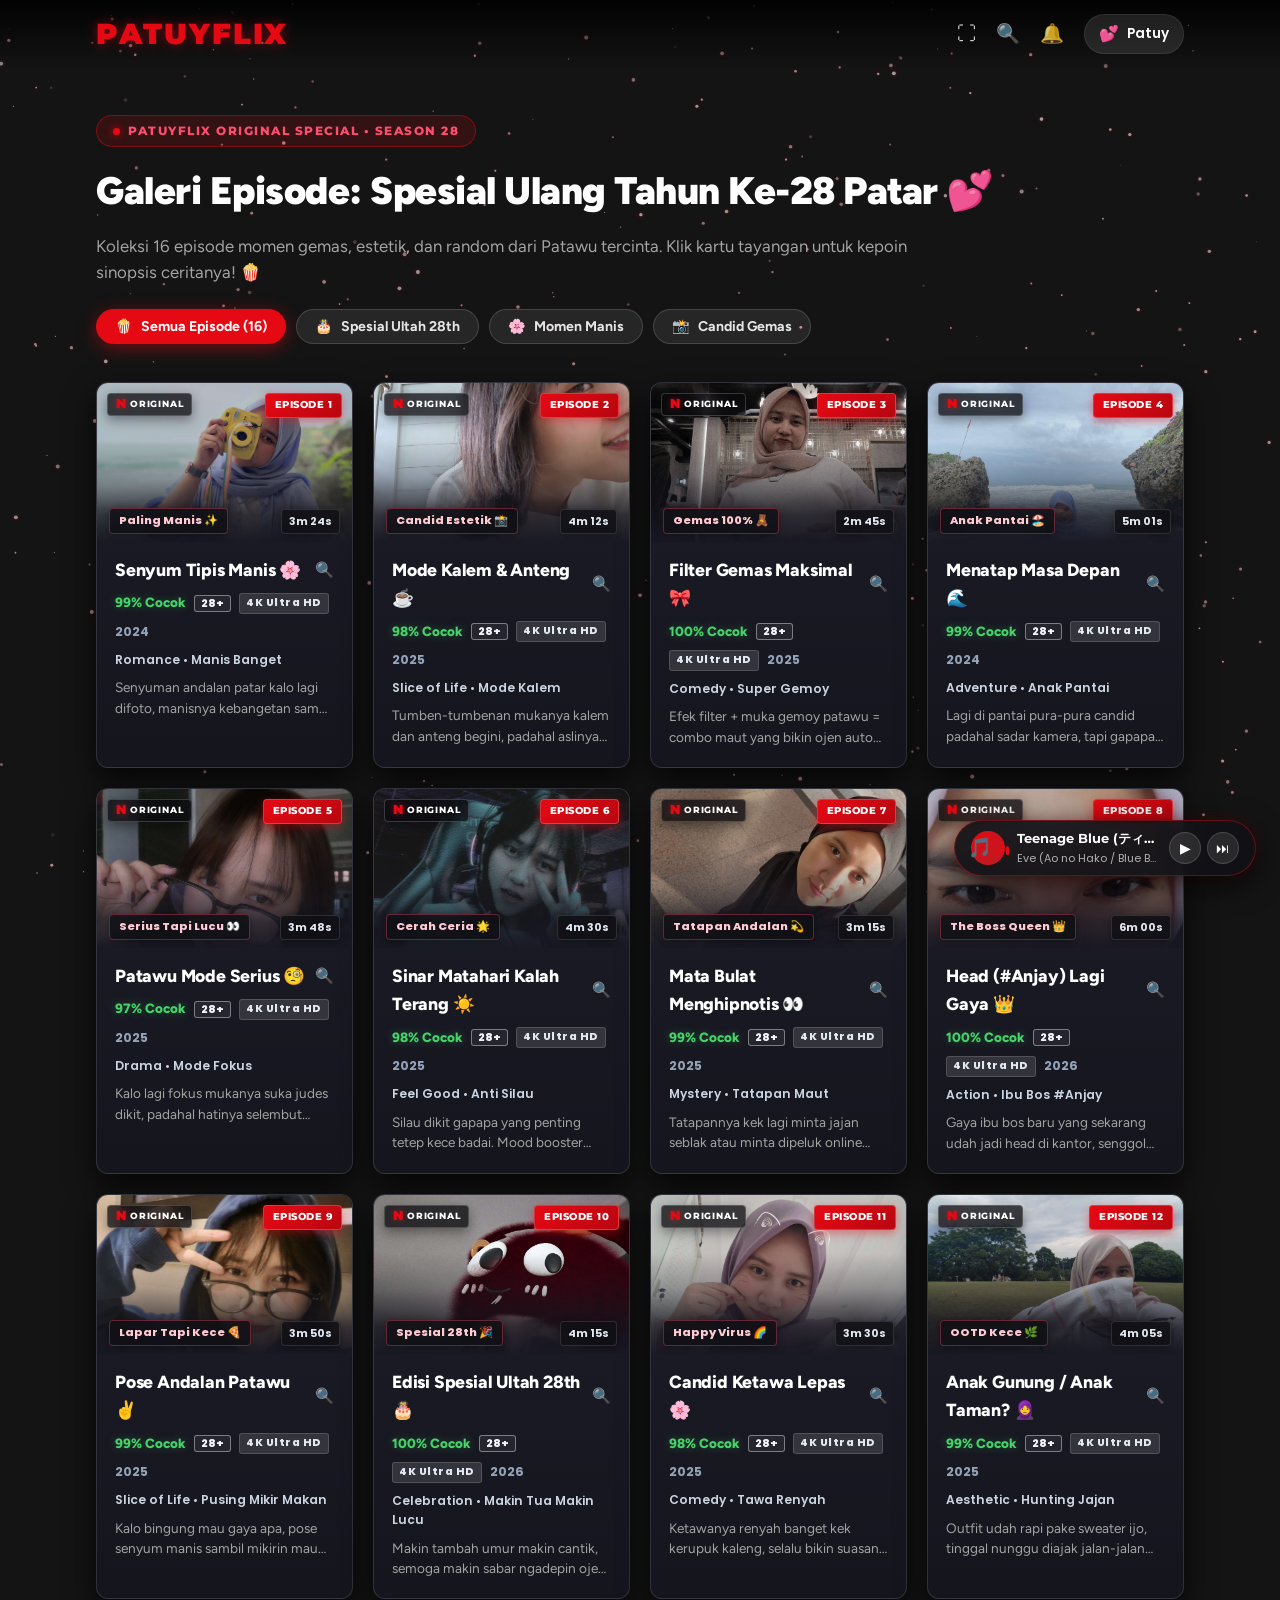
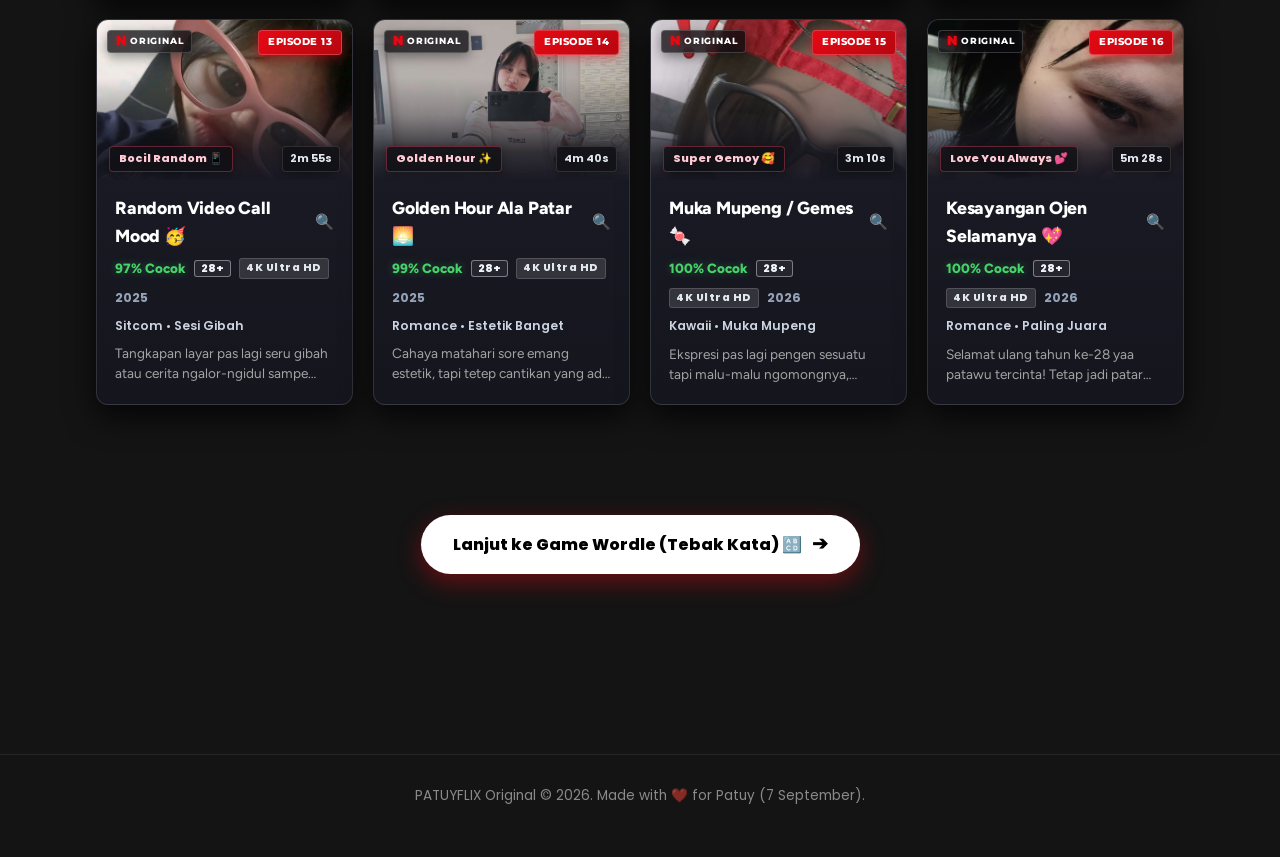
==== commit afd074d6: "feat: add global cinematic Fullscreen toggle across all pages in PATUYFLIX" ====
--- a/galeri.html
+++ b/galeri.html
@@ -21,6 +21,7 @@
             <a href="index.html" class="netflix-logo">PATUYFLIX</a>
         </div>
         <div class="header-right">
+            <span class="nav-icon fullscreen-toggle-btn" id="nav-fullscreen-btn" title="Mode Layar Penuh">⛶</span>
             <span class="nav-icon" title="Cari Cinta">🔍</span>
             <span class="nav-icon" title="Notifikasi Ulang Tahun">🔔</span>
             <a href="profile.html" class="profile-badge" style="text-decoration: none; cursor: pointer;">
